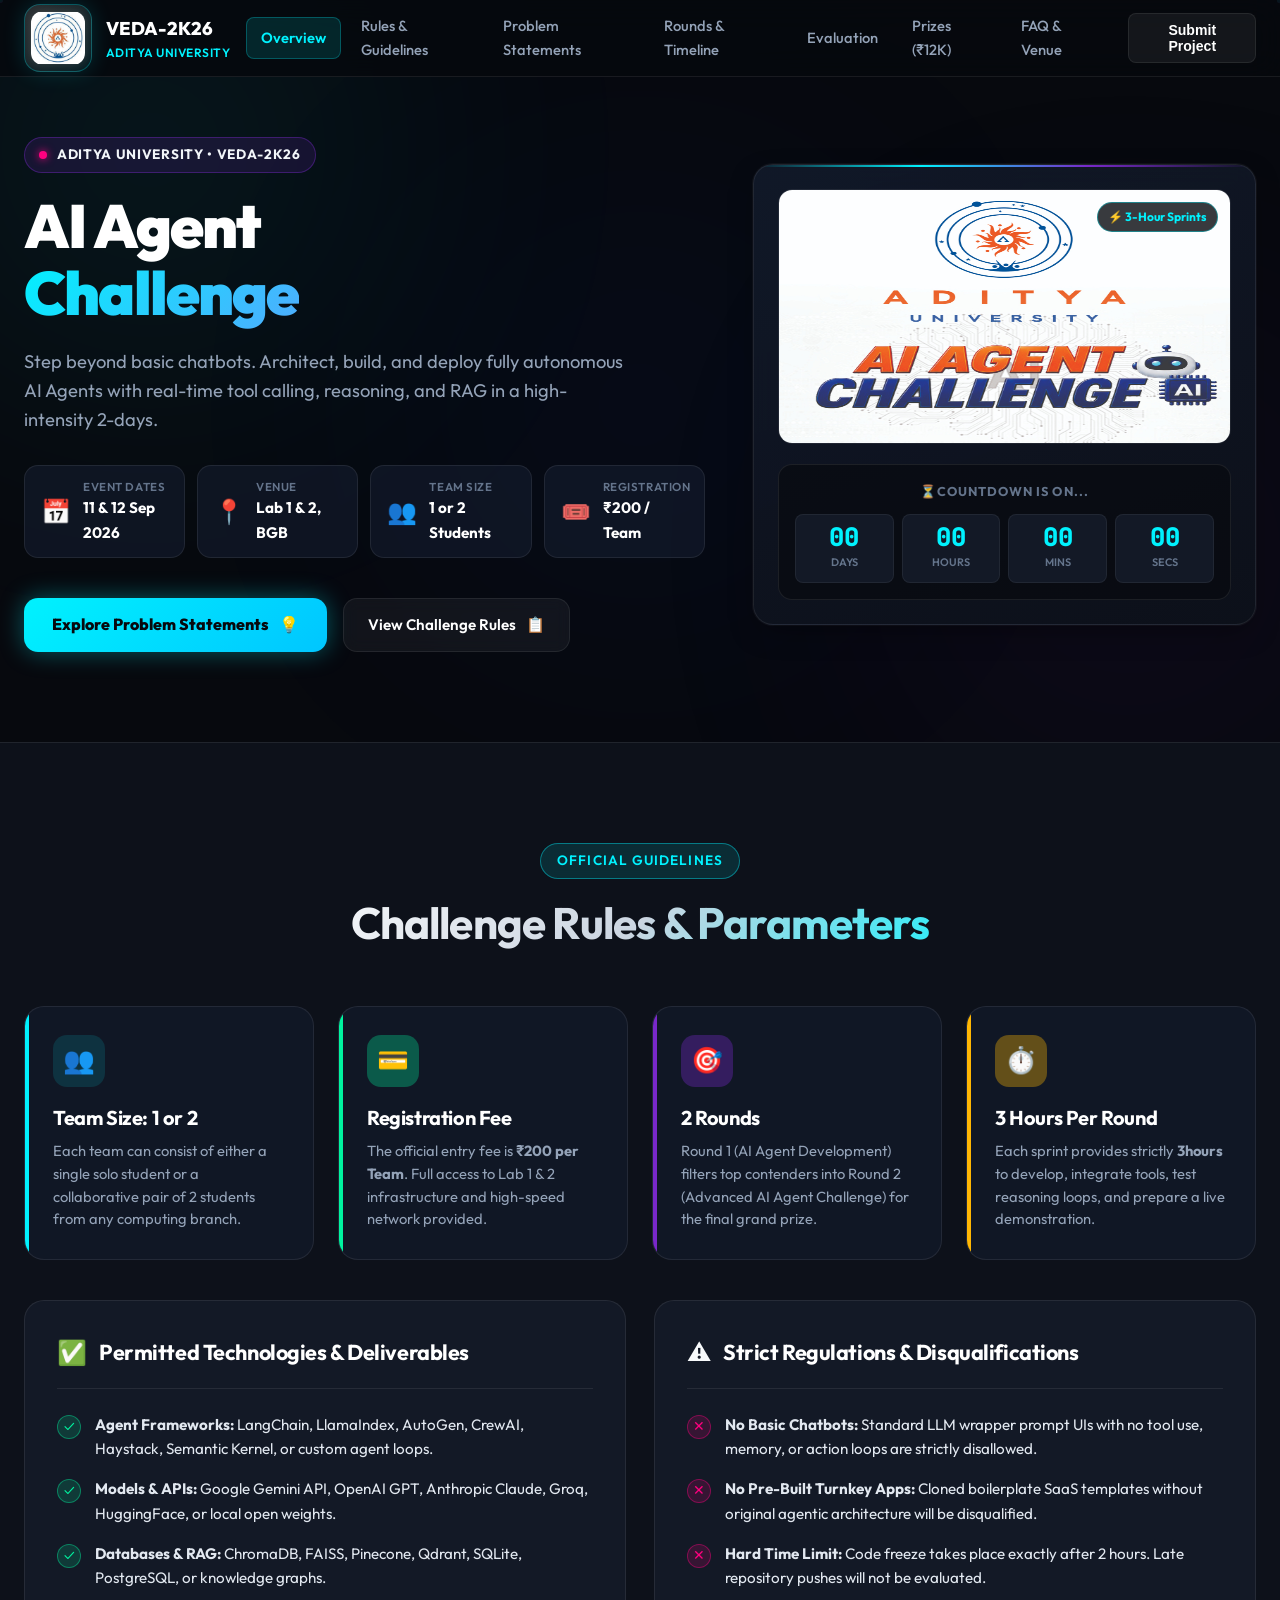
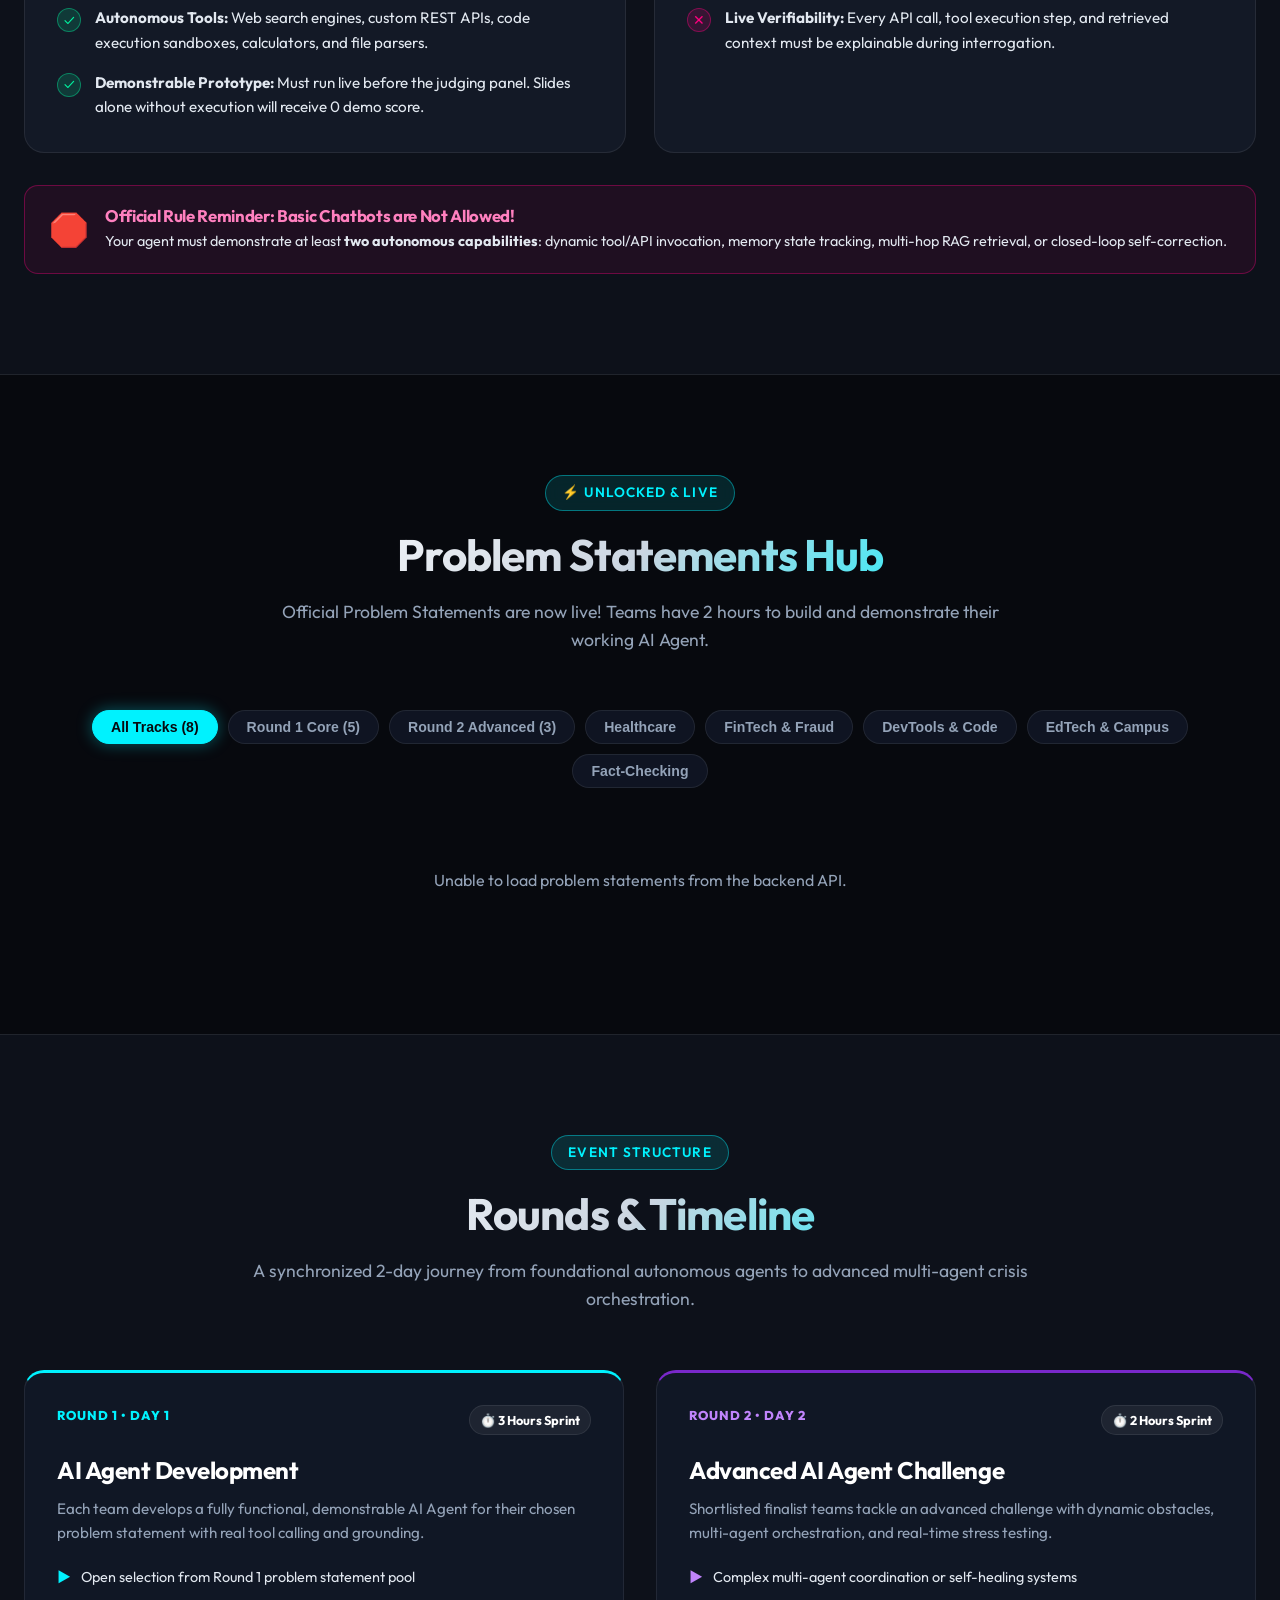
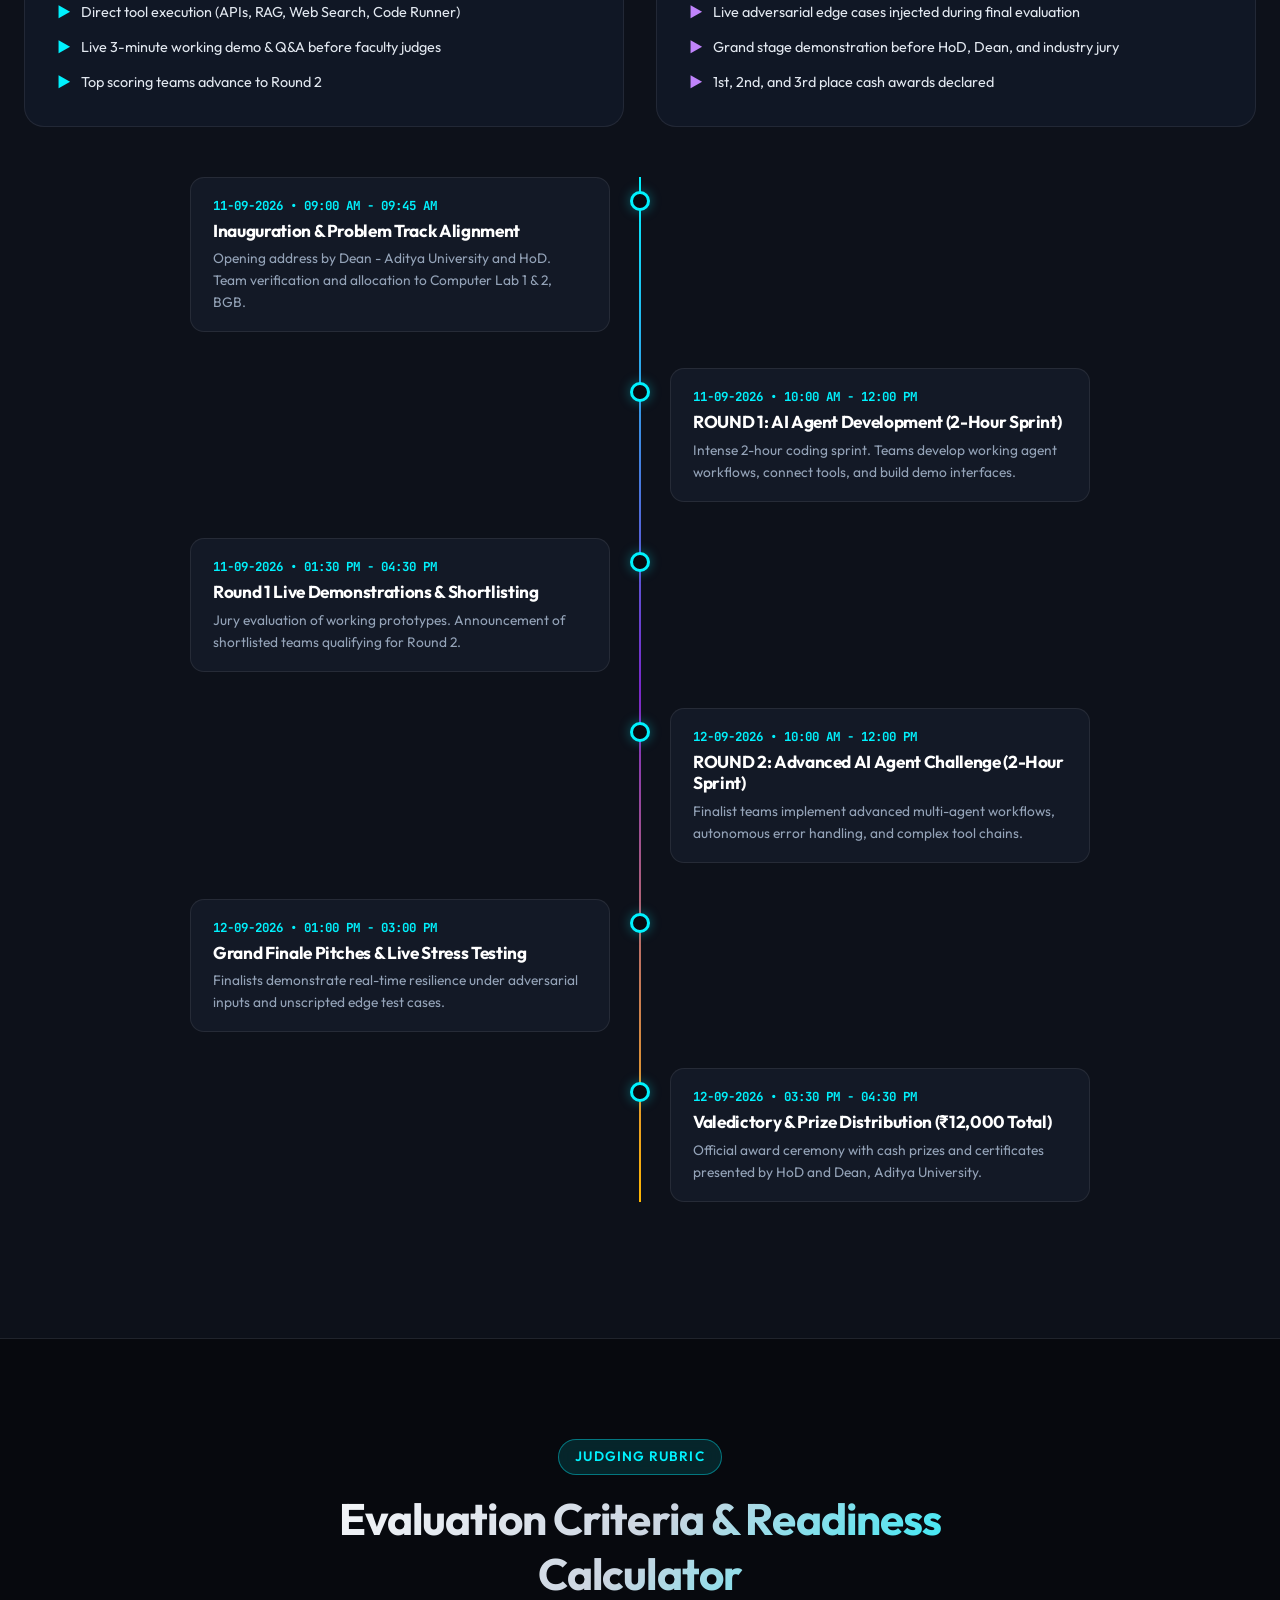
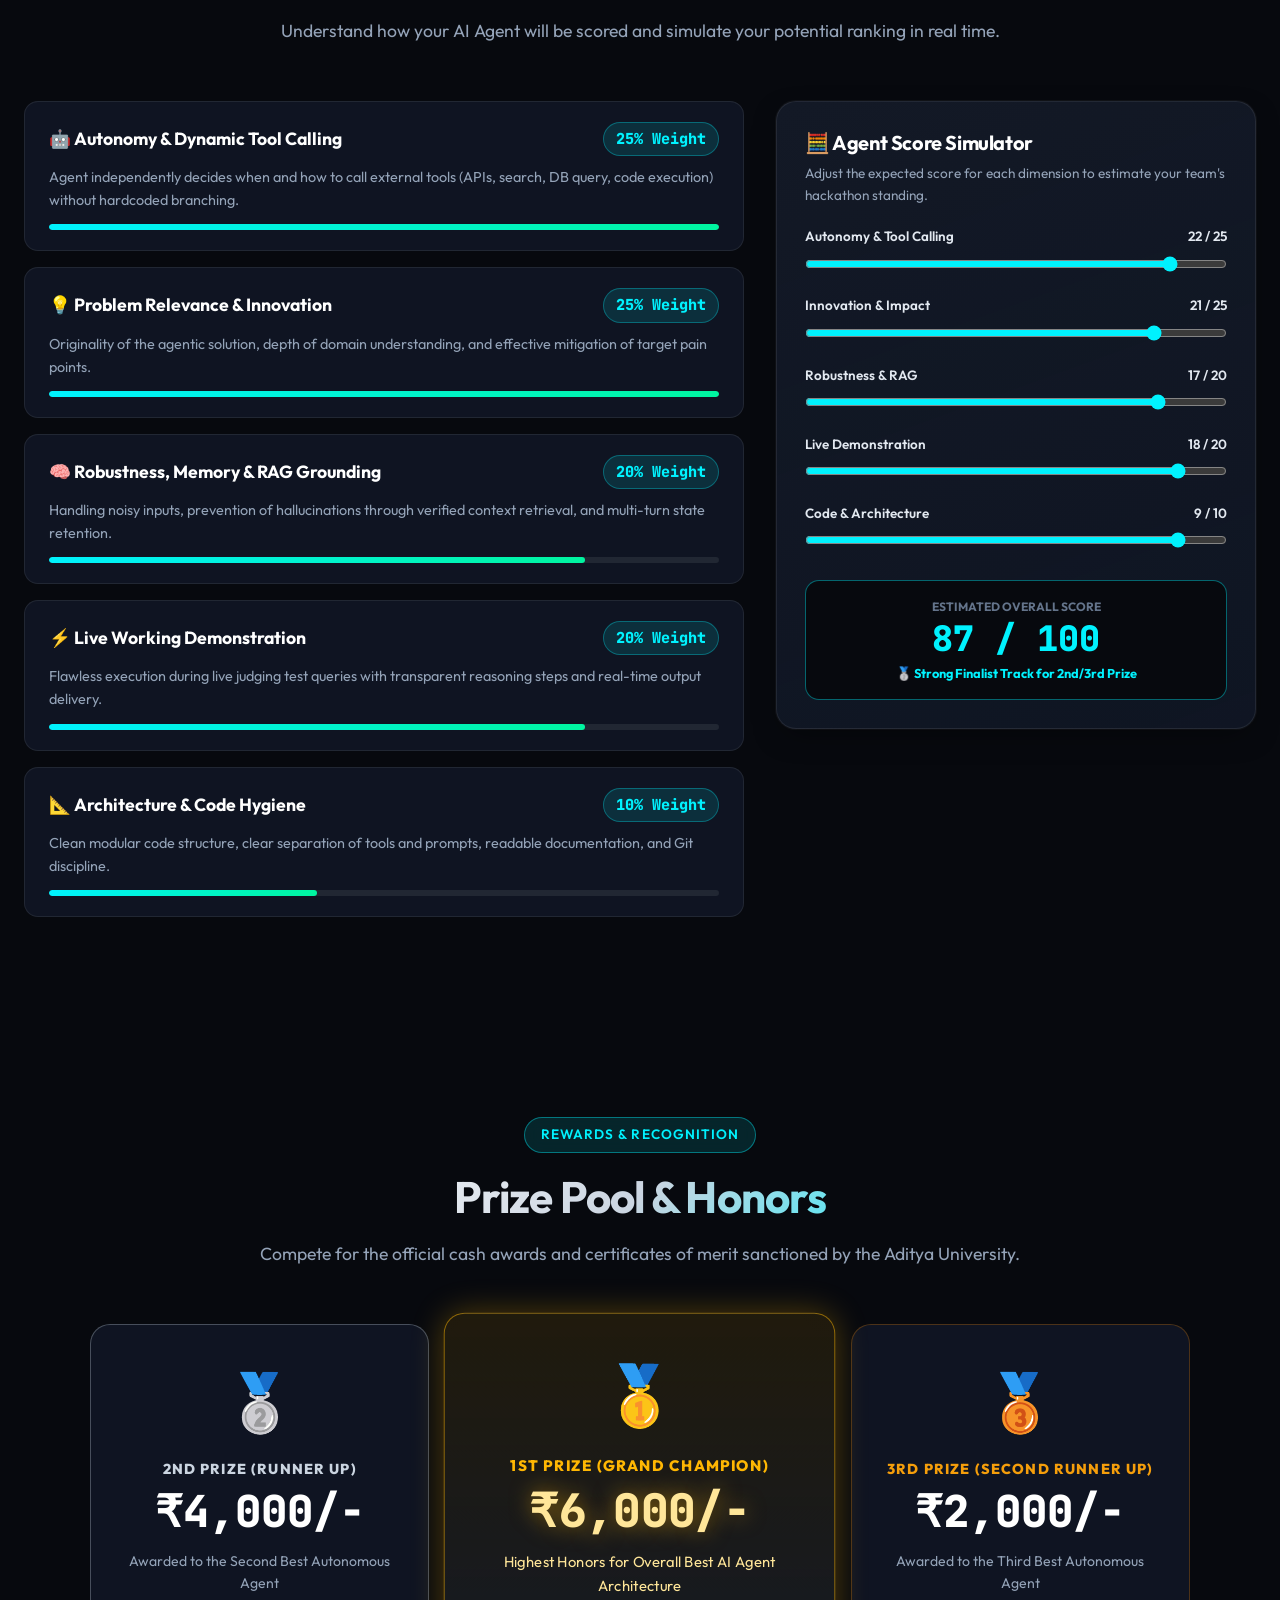
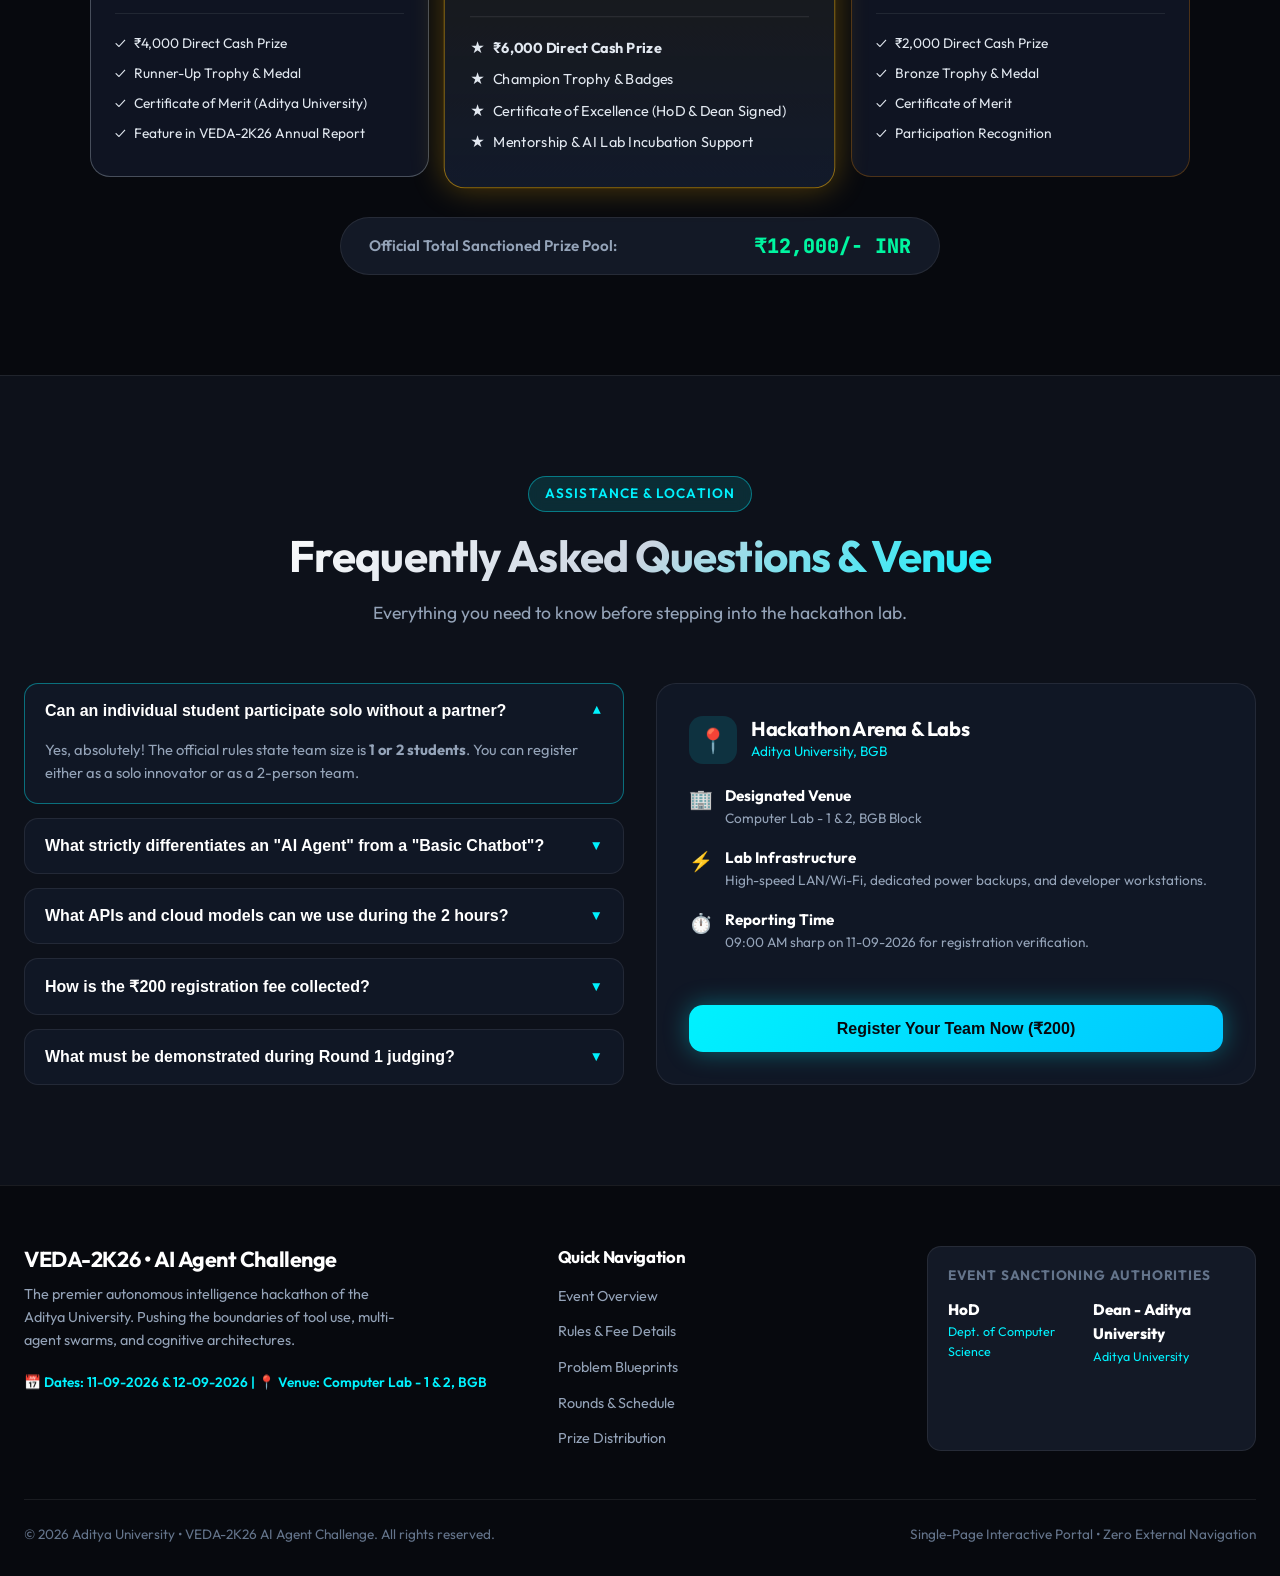
==== frontend/index.html @ 4cc2a85a "initial commit" ====
<!DOCTYPE html>
<html lang="en">
<head>
  <meta charset="UTF-8" />
  <meta name="viewport" content="width=device-width, initial-scale=1.0" />
  <title>VEDA-2K26 | AI Agent Challenge - Aditya University</title>
  <meta name="description" content="Official Single-Page Portal for VEDA-2K26 AI Agent Challenge organized by Aditya University. 2-Day Autonomous AI Hackathon on 11-09-2026 & 12-09-2026 at Computer Lab 1 & 2, BGB." />
  
  <!-- Modern Google Fonts -->
  <link rel="preconnect" href="https://fonts.googleapis.com" />
  <link rel="preconnect" href="https://fonts.gstatic.com" crossorigin />
  <link href="https://fonts.googleapis.com/css2?family=Inter:wght@400;500;600;700;800&family=JetBrains+Mono:wght@400;600;700&family=Outfit:wght@400;500;600;700;800;900&display=swap" rel="stylesheet" />

  <!-- Stylesheet -->
  <link rel="stylesheet" href="styles.css" />
</head>
<body>

  <!-- Ambient Glow Elements -->
  <div class="bg-ambient-glow glow-top-left"></div>
  <div class="bg-ambient-glow glow-bottom-right"></div>
  <div class="bg-ambient-glow glow-center"></div>

  <!-- Background Particle & Neural Grid Canvas -->
  <canvas id="particles-canvas"></canvas>

  <!-- ================= 1. Top Navigation Bar ================= -->
  <header class="navbar-wrapper">
    <nav class="navbar-container" aria-label="Main Navigation">
      <!-- Brand / Logo -->
      <a href="#overview" class="nav-brand">
        <div class="brand-icon">
          <img src="assets/adityaLogo.jpg" alt="Aditya University Logo" class="brand-logo-image" />
        </div>
        <div class="brand-meta">
          <div class="brand-title">VEDA-2K26</div>
          <div class="brand-subtitle">Aditya University</div>
        </div>
      </a>

      <!-- In-Page Navigation Menu -->
      <ul class="nav-menu" id="navMenu">
        <li class="nav-item"><a href="#overview" class="active">Overview</a></li>
        <li class="nav-item"><a href="#rules">Rules & Guidelines</a></li>
        <li class="nav-item"><a href="#problems">Problem Statements</a></li>
        <li class="nav-item"><a href="#rounds">Rounds & Timeline</a></li>
        <li class="nav-item"><a href="#evaluation">Evaluation</a></li>
        <li class="nav-item"><a href="#prizes">Prizes (₹12K)</a></li>
        <li class="nav-item"><a href="#faq">FAQ & Venue</a></li>
      </ul>

      <!-- Action Buttons -->
      <div class="nav-actions">
        <button class="nav-btn-secondary" onclick="openSubmitModal()">Submit Project</button>
        <!-- <button class="nav-btn-primary" onclick="openRegisterModal()">Register Team</button> -->
        <button class="mobile-menu-toggle" id="mobileMenuToggle" aria-label="Toggle navigation menu">☰</button>
      </div>
    </nav>
  </header>

  <!-- ================= 2. Hero Section ================= -->
  <section class="hero-section" id="overview">
    <div class="container">
      <div class="hero-grid">
        
        <!-- Hero Left Info -->
        <div class="hero-content">
          <div class="hero-institution-pill">
            <span class="institution-dot"></span>
            <span class="institution-name">Aditya University • VEDA-2K26</span>
          </div>

          <h1 class="hero-title">
            AI Agent <br />
            <span class="gradient-text-cyan">Challenge</span>
          </h1>

          <p class="hero-description">
            Step beyond basic chatbots. Architect, build, and deploy fully autonomous AI Agents with real-time tool calling, reasoning, and RAG in a high-intensity 2-days.
          </p>

          <!-- Event Key Info Badges -->
          <div class="event-info-bar">
            <div class="event-info-item">
              <div class="info-icon">📅</div>
              <div class="info-text-group">
                <span class="info-label">Event Dates</span>
                <span class="info-val">11 & 12 Sep 2026</span>
              </div>
            </div>

            <div class="event-info-item">
              <div class="info-icon">📍</div>
              <div class="info-text-group">
                <span class="info-label">Venue</span>
                <span class="info-val">Lab 1 & 2, BGB</span>
              </div>
            </div>

            <div class="event-info-item">
              <div class="info-icon">👥</div>
              <div class="info-text-group">
                <span class="info-label">Team Size</span>
                <span class="info-val">1 or 2 Students</span>
              </div>
            </div>

            <div class="event-info-item">
              <div class="info-icon">🎟️</div>
              <div class="info-text-group">
                <span class="info-label">Registration</span>
                <span class="info-val">₹200 / Team</span>
              </div>
            </div>
          </div>

          <!-- Hero CTA Actions -->
          <div class="hero-cta-group">
            <a href="#problems" class="btn-glow-primary">
              <span>Explore Problem Statements</span>
              <span>💡</span>
            </a>
            <a href="#rules" class="btn-glass-secondary">
              <span>View Challenge Rules</span>
              <span>📋</span>
            </a>
          </div>
        </div>

        <!-- Hero Right Visual Card & Countdown -->
        <div class="hero-visual-card">
          <div class="hero-banner-img-container">
            <img src="assets/aditya.jpeg" alt="AI Agent Challenge Banner" class="hero-banner-img" />
            <span class="banner-badge-overlay">⚡ 3-Hour Sprints</span>
          </div>

          <!-- Hackathon Countdown Box -->
          <div class="countdown-box">
            <div class="countdown-heading">
              <span>⏳Countdown is on...</span>
            </div>
            <div class="countdown-digits-row">
              <div class="digit-block">
                <span class="digit-num" id="countdownDays">00</span>
                <span class="digit-label">Days</span>
              </div>
              <div class="digit-block">
                <span class="digit-num" id="countdownHours">00</span>
                <span class="digit-label">Hours</span>
              </div>
              <div class="digit-block">
                <span class="digit-num" id="countdownMinutes">00</span>
                <span class="digit-label">Mins</span>
              </div>
              <div class="digit-block">
                <span class="digit-num" id="countdownSeconds">00</span>
                <span class="digit-label">Secs</span>
              </div>
            </div>
          </div>
        </div>

      </div>
    </div>
  </section>

  <!-- ================= 3. Rules & Guidelines Section ================= -->
  <section class="rules-section" id="rules">
    <div class="container">
      <div class="section-header">
        <div class="section-badge">Official Guidelines</div>
        <h2 class="section-title">Challenge Rules & Parameters</h2>
        <!-- <p class="section-subtitle">Read the official Aditya University parameters before designing your AI Agent.</p> -->
      </div>

      <!-- Core Highlights Cards -->
      <div class="rules-highlight-grid">
        <div class="rule-highlight-card team-size">
          <div class="rule-card-accent-border"></div>
          <div class="rule-icon-box">👥</div>
          <h3 class="rule-card-title">Team Size: 1 or 2</h3>
          <p class="rule-card-desc">Each team can consist of either a single solo student or a collaborative pair of 2 students from any computing branch.</p>
        </div>

        <div class="rule-highlight-card reg-fee">
          <div class="rule-card-accent-border"></div>
          <div class="rule-icon-box">💳</div>
          <h3 class="rule-card-title">Registration Fee</h3>
          <p class="rule-card-desc">The official entry fee is <strong>₹200 per Team</strong>. Full access to Lab 1 & 2 infrastructure and high-speed network provided.</p>
        </div>

        <div class="rule-highlight-card rounds-count">
          <div class="rule-card-accent-border"></div>
          <div class="rule-icon-box">🎯</div>
          <h3 class="rule-card-title">2 Rounds</h3>
          <p class="rule-card-desc">Round 1 (AI Agent Development) filters top contenders into Round 2 (Advanced AI Agent Challenge) for the final grand prize.</p>
        </div>

        <div class="rule-highlight-card duration">
          <div class="rule-card-accent-border"></div>
          <div class="rule-icon-box">⏱️</div>
          <h3 class="rule-card-title">3 Hours Per Round</h3>
          <p class="rule-card-desc">Each sprint provides strictly <strong>3hours</strong> to develop, integrate tools, test reasoning loops, and prepare a live demonstration.</p>
        </div>
      </div>

      <!-- Detailed Rules & Prohibitions Grid -->
      <div class="rules-detailed-box">
        
        <!-- Allowed Tech & Requirements -->
        <div class="rules-pane">
          <div class="rules-pane-header">
            <span style="font-size: 1.5rem;">✅</span>
            <h3 class="rules-pane-title">Permitted Technologies & Deliverables</h3>
          </div>
          <ul class="rules-list">
            <li>
              <span class="rules-bullet-icon bullet-allowed">✓</span>
              <span><strong>Agent Frameworks:</strong> LangChain, LlamaIndex, AutoGen, CrewAI, Haystack, Semantic Kernel, or custom agent loops.</span>
            </li>
            <li>
              <span class="rules-bullet-icon bullet-allowed">✓</span>
              <span><strong>Models & APIs:</strong> Google Gemini API, OpenAI GPT, Anthropic Claude, Groq, HuggingFace, or local open weights.</span>
            </li>
            <li>
              <span class="rules-bullet-icon bullet-allowed">✓</span>
              <span><strong>Databases & RAG:</strong> ChromaDB, FAISS, Pinecone, Qdrant, SQLite, PostgreSQL, or knowledge graphs.</span>
            </li>
            <li>
              <span class="rules-bullet-icon bullet-allowed">✓</span>
              <span><strong>Autonomous Tools:</strong> Web search engines, custom REST APIs, code execution sandboxes, calculators, and file parsers.</span>
            </li>
            <li>
              <span class="rules-bullet-icon bullet-allowed">✓</span>
              <span><strong>Demonstrable Prototype:</strong> Must run live before the judging panel. Slides alone without execution will receive 0 demo score.</span>
            </li>
          </ul>
        </div>

        <!-- Strict Prohibitions -->
        <div class="rules-pane">
          <div class="rules-pane-header">
            <span style="font-size: 1.5rem;">⚠️</span>
            <h3 class="rules-pane-title">Strict Regulations & Disqualifications</h3>
          </div>
          <ul class="rules-list">
            <li>
              <span class="rules-bullet-icon bullet-warning">✕</span>
              <span><strong>No Basic Chatbots:</strong> Standard LLM wrapper prompt UIs with no tool use, memory, or action loops are strictly disallowed.</span>
            </li>
            <li>
              <span class="rules-bullet-icon bullet-warning">✕</span>
              <span><strong>No Pre-Built Turnkey Apps:</strong> Cloned boilerplate SaaS templates without original agentic architecture will be disqualified.</span>
            </li>
            <li>
              <span class="rules-bullet-icon bullet-warning">✕</span>
              <span><strong>Hard Time Limit:</strong> Code freeze takes place exactly after 2 hours. Late repository pushes will not be evaluated.</span>
            </li>
            <li>
              <span class="rules-bullet-icon bullet-warning">✕</span>
              <span><strong>Live Verifiability:</strong> Every API call, tool execution step, and retrieved context must be explainable during interrogation.</span>
            </li>
          </ul>
        </div>

      </div>

      <!-- Prominent Prohibition Warning Banner -->
      <div class="strict-prohibition-banner">
        <div class="prohibition-icon">🛑</div>
        <div class="prohibition-text">
          <h4>Official Rule Reminder: Basic Chatbots are Not Allowed!</h4>
          <p>Your agent must demonstrate at least <strong>two autonomous capabilities</strong>: dynamic tool/API invocation, memory state tracking, multi-hop RAG retrieval, or closed-loop self-correction.</p>
        </div>
      </div>

    </div>
  </section>

  <!-- ================= 4. Problem Statements Hub ================= -->
  <section class="problem-statements-section" id="problems">
    <div class="container">
      <div class="section-header">
        <div class="section-badge" id="psHeaderBadge">🔒 Sealed Confidential</div>
        <h2 class="section-title">Problem Statements Hub</h2>
        <p class="section-subtitle" id="psHeaderSubtitle">Official Problem Statements are encrypted and will be revealed simultaneously across all lab workstations at  start time.</p>
      </div>

      <!-- 1. Locked State Vault (Shown by default while countdown timer is active) -->
      <div class="ps-locked-vault" id="psLockedVault">
        <div class="ps-lock-icon-wrapper">🔒</div>
        <div class="ps-locked-badge">Confidential & Sealed</div>
        <h3 class="ps-locked-title">Problem Statements Locked</h3>
        <p class="ps-locked-desc">
          To ensure fairness and competitive integrity, official problem statements for <strong>Round 1 (AI Agent Development)</strong> and <strong>Round 2 (Advanced AI Agent Challenge)</strong> are locked and will be unlocked automatically when the countdown timer hits zero.
        </p>

        <!-- Live Synchronized Reveal Timer -->
        <div class="ps-vault-countdown">
          <div class="ps-vault-countdown-label">⏳ Problem Statements Release Countdown</div>
          <div class="ps-vault-digits-grid">
            <div class="ps-vault-digit-item">
              <div class="ps-vault-num" id="vaultCountdownDays">00</div>
              <div class="ps-vault-tag">Days</div>
            </div>
            <div class="ps-vault-digit-item">
              <div class="ps-vault-num" id="vaultCountdownHours">00</div>
              <div class="ps-vault-tag">Hours</div>
            </div>
            <div class="ps-vault-digit-item">
              <div class="ps-vault-num" id="vaultCountdownMinutes">00</div>
              <div class="ps-vault-tag">Mins</div>
            </div>
            <div class="ps-vault-digit-item">
              <div class="ps-vault-num" id="vaultCountdownSeconds">00</div>
              <div class="ps-vault-tag">Secs</div>
            </div>
          </div>
        </div>

        <div class="ps-lock-rules-note">
          <span style="font-size: 1.4rem;">⚠️</span>
          <div>
            <strong>Sprint Rule:</strong> Teams will have exactly <strong>3 hours</strong> from the moment the timer unlocks to build, test tools, and demonstrate their working AI Agent. Basic chatbots are strictly forbidden.
          </div>
        </div>

        <!-- Organizer Test Toggle -->
        <div class="ps-admin-control-bar">
          <button class="btn-admin-toggle" id="btnToggleLock" onclick="toggleProblemStatementsLock()">
            <span>🔑 Organizer Mode: Simulate Timer Expiry (Unlock / Lock)</span>
          </button>
        </div>
      </div>

      <!-- 2. Unlocked Container (Hidden while locked) -->
      <div id="psUnlockedContainer" style="display: none;">
        <!-- Category Filter Tabs -->
        <div class="ps-controls">
          <div class="ps-filter-tabs">
            <button class="filter-btn active" data-filter="all">All Tracks (8)</button>
            <button class="filter-btn" data-filter="round-1">Round 1 Core (5)</button>
            <button class="filter-btn round-2-btn" data-filter="round-2">Round 2 Advanced (3)</button>
            <button class="filter-btn" data-filter="healthcare">Healthcare</button>
            <button class="filter-btn" data-filter="fintech">FinTech & Fraud</button>
            <button class="filter-btn" data-filter="devtools">DevTools & Code</button>
            <button class="filter-btn" data-filter="edtech">EdTech & Campus</button>
            <button class="filter-btn" data-filter="research">Fact-Checking</button>
          </div>
        </div>

        <!-- Problem Statements Grid Container (Populated via app.js) -->
        <div class="problems-grid" id="problemsGridContainer">
          <!-- Rendered by app.js -->
        </div>
      </div>

    </div>
  </section>

  <!-- ================= 5. Rounds & Timeline Section ================= -->
  <section class="rounds-section" id="rounds">
    <div class="container">
      <div class="section-header">
        <div class="section-badge">Event Structure</div>
        <h2 class="section-title">Rounds & Timeline</h2>
        <p class="section-subtitle">A synchronized 2-day journey from foundational autonomous agents to advanced multi-agent crisis orchestration.</p>
      </div>

      <!-- Rounds Detailed Comparison Cards -->
      <div class="rounds-comparison-grid">
        
        <!-- Round 1 Box -->
        <div class="round-detail-card round-1-box">
          <div class="round-header-row">
            <span class="round-number-tag">Round 1 • Day 1</span>
            <span class="round-time-badge">⏱️ 3 Hours Sprint</span>
          </div>
          <h3 class="round-card-title">AI Agent Development</h3>
          <p class="round-card-desc">
            Each team develops a fully functional, demonstrable AI Agent for their chosen problem statement with real tool calling and grounding.
          </p>
          <ul class="round-highlights-list">
            <li><span class="bullet">▶</span> Open selection from Round 1 problem statement pool</li>
            <li><span class="bullet">▶</span> Direct tool execution (APIs, RAG, Web Search, Code Runner)</li>
            <li><span class="bullet">▶</span> Live 3-minute working demo & Q&A before faculty judges</li>
            <li><span class="bullet">▶</span> Top scoring teams advance to Round 2</li>
          </ul>
        </div>

        <!-- Round 2 Box -->
        <div class="round-detail-card round-2-box">
          <div class="round-header-row">
            <span class="round-number-tag">Round 2 • Day 2</span>
            <span class="round-time-badge">⏱️ 2 Hours Sprint</span>
          </div>
          <h3 class="round-card-title">Advanced AI Agent Challenge</h3>
          <p class="round-card-desc">
            Shortlisted finalist teams tackle an advanced challenge with dynamic obstacles, multi-agent orchestration, and real-time stress testing.
          </p>
          <ul class="round-highlights-list">
            <li><span class="bullet">▶</span> Complex multi-agent coordination or self-healing systems</li>
            <li><span class="bullet">▶</span> Live adversarial edge cases injected during final evaluation</li>
            <li><span class="bullet">▶</span> Grand stage demonstration before HoD, Dean, and industry jury</li>
            <li><span class="bullet">▶</span> 1st, 2nd, and 3rd place cash awards declared</li>
          </ul>
        </div>

      </div>

      <!-- Step-by-Step Schedule Roadmap -->
      <div class="timeline-roadmap">
        
        <!-- Day 1 Schedule -->
        <div class="timeline-step-item">
          <div class="timeline-marker"></div>
          <div class="timeline-content-card">
            <div class="timeline-time">11-09-2026 • 09:00 AM - 09:45 AM</div>
            <h4 class="timeline-title">Inauguration & Problem Track Alignment</h4>
            <p class="timeline-desc">Opening address by Dean - Aditya University and HoD. Team verification and allocation to Computer Lab 1 & 2, BGB.</p>
          </div>
        </div>

        <div class="timeline-step-item">
          <div class="timeline-marker"></div>
          <div class="timeline-content-card">
            <div class="timeline-time">11-09-2026 • 10:00 AM - 12:00 PM</div>
            <h4 class="timeline-title">ROUND 1: AI Agent Development (2-Hour Sprint)</h4>
            <p class="timeline-desc">Intense 2-hour coding sprint. Teams develop working agent workflows, connect tools, and build demo interfaces.</p>
          </div>
        </div>

        <div class="timeline-step-item">
          <div class="timeline-marker"></div>
          <div class="timeline-content-card">
            <div class="timeline-time">11-09-2026 • 01:30 PM - 04:30 PM</div>
            <h4 class="timeline-title">Round 1 Live Demonstrations & Shortlisting</h4>
            <p class="timeline-desc">Jury evaluation of working prototypes. Announcement of shortlisted teams qualifying for Round 2.</p>
          </div>
        </div>

        <!-- Day 2 Schedule -->
        <div class="timeline-step-item">
          <div class="timeline-marker"></div>
          <div class="timeline-content-card">
            <div class="timeline-time">12-09-2026 • 10:00 AM - 12:00 PM</div>
            <h4 class="timeline-title">ROUND 2: Advanced AI Agent Challenge (2-Hour Sprint)</h4>
            <p class="timeline-desc">Finalist teams implement advanced multi-agent workflows, autonomous error handling, and complex tool chains.</p>
          </div>
        </div>

        <div class="timeline-step-item">
          <div class="timeline-marker"></div>
          <div class="timeline-content-card">
            <div class="timeline-time">12-09-2026 • 01:00 PM - 03:00 PM</div>
            <h4 class="timeline-title">Grand Finale Pitches & Live Stress Testing</h4>
            <p class="timeline-desc">Finalists demonstrate real-time resilience under adversarial inputs and unscripted edge test cases.</p>
          </div>
        </div>

        <div class="timeline-step-item">
          <div class="timeline-marker"></div>
          <div class="timeline-content-card">
            <div class="timeline-time">12-09-2026 • 03:30 PM - 04:30 PM</div>
            <h4 class="timeline-title">Valedictory & Prize Distribution (₹12,000 Total)</h4>
            <p class="timeline-desc">Official award ceremony with cash prizes and certificates presented by HoD and Dean, Aditya University.</p>
          </div>
        </div>

      </div>

    </div>
  </section>

  <!-- ================= 6. Evaluation Rubric Section ================= -->
  <section class="evaluation-section" id="evaluation">
    <div class="container">
      <div class="section-header">
        <div class="section-badge">Judging Rubric</div>
        <h2 class="section-title">Evaluation Criteria & Readiness Calculator</h2>
        <p class="section-subtitle">Understand how your AI Agent will be scored and simulate your potential ranking in real time.</p>
      </div>

      <div class="rubric-grid">
        
        <!-- Criteria List -->
        <div class="rubric-criteria-list">
          
          <div class="criteria-card">
            <div class="criteria-header">
              <span class="criteria-name">🤖 Autonomy & Dynamic Tool Calling</span>
              <span class="criteria-weight">25% Weight</span>
            </div>
            <p class="criteria-desc">Agent independently decides when and how to call external tools (APIs, search, DB query, code execution) without hardcoded branching.</p>
            <div class="criteria-progress-bar">
              <div class="progress-fill" style="width: 100%;"></div>
            </div>
          </div>

          <div class="criteria-card">
            <div class="criteria-header">
              <span class="criteria-name">💡 Problem Relevance & Innovation</span>
              <span class="criteria-weight">25% Weight</span>
            </div>
            <p class="criteria-desc">Originality of the agentic solution, depth of domain understanding, and effective mitigation of target pain points.</p>
            <div class="criteria-progress-bar">
              <div class="progress-fill" style="width: 100%;"></div>
            </div>
          </div>

          <div class="criteria-card">
            <div class="criteria-header">
              <span class="criteria-name">🧠 Robustness, Memory & RAG Grounding</span>
              <span class="criteria-weight">20% Weight</span>
            </div>
            <p class="criteria-desc">Handling noisy inputs, prevention of hallucinations through verified context retrieval, and multi-turn state retention.</p>
            <div class="criteria-progress-bar">
              <div class="progress-fill" style="width: 80%;"></div>
            </div>
          </div>

          <div class="criteria-card">
            <div class="criteria-header">
              <span class="criteria-name">⚡ Live Working Demonstration</span>
              <span class="criteria-weight">20% Weight</span>
            </div>
            <p class="criteria-desc">Flawless execution during live judging test queries with transparent reasoning steps and real-time output delivery.</p>
            <div class="criteria-progress-bar">
              <div class="progress-fill" style="width: 80%;"></div>
            </div>
          </div>

          <div class="criteria-card">
            <div class="criteria-header">
              <span class="criteria-name">📐 Architecture & Code Hygiene</span>
              <span class="criteria-weight">10% Weight</span>
            </div>
            <p class="criteria-desc">Clean modular code structure, clear separation of tools and prompts, readable documentation, and Git discipline.</p>
            <div class="criteria-progress-bar">
              <div class="progress-fill" style="width: 40%;"></div>
            </div>
          </div>

        </div>

        <!-- Interactive Score Simulator -->
        <div class="calculator-card">
          <h3 class="calculator-title">🧮 Agent Score Simulator</h3>
          <p class="calculator-subtitle">Adjust the expected score for each dimension to estimate your team's hackathon standing.</p>

          <div class="calc-slider-group">
            <div class="calc-slider-item">
              <label><span>Autonomy & Tool Calling</span> <span id="valAutonomy">22 / 25</span></label>
              <input type="range" id="sliderAutonomy" min="0" max="25" value="22" step="1" />
            </div>

            <div class="calc-slider-item">
              <label><span>Innovation & Impact</span> <span id="valInnovation">21 / 25</span></label>
              <input type="range" id="sliderInnovation" min="0" max="25" value="21" step="1" />
            </div>

            <div class="calc-slider-item">
              <label><span>Robustness & RAG</span> <span id="valRobustness">17 / 20</span></label>
              <input type="range" id="sliderRobustness" min="0" max="20" value="17" step="1" />
            </div>

            <div class="calc-slider-item">
              <label><span>Live Demonstration</span> <span id="valDemo">18 / 20</span></label>
              <input type="range" id="sliderDemo" min="0" max="20" value="18" step="1" />
            </div>

            <div class="calc-slider-item">
              <label><span>Code & Architecture</span> <span id="valCode">9 / 10</span></label>
              <input type="range" id="sliderCode" min="0" max="10" value="9" step="1" />
            </div>
          </div>

          <div class="calc-total-box">
            <div class="calc-total-label">Estimated Overall Score</div>
            <div class="calc-total-score" id="calcTotalScore">87 / 100</div>
            <div class="calc-verdict-badge" id="calcVerdict">🏆 Top Contender for 1st Prize</div>
          </div>
        </div>

      </div>
    </div>
  </section>

  <!-- ================= 7. Prize Pool & Rewards Section ================= -->
  <section class="prizes-section" id="prizes">
    <div class="container">
      <div class="section-header">
        <div class="section-badge">Rewards & Recognition</div>
        <h2 class="section-title">Prize Pool & Honors</h2>
        <p class="section-subtitle">Compete for the official cash awards and certificates of merit sanctioned by the Aditya University.</p>
      </div>

      <!-- 3 Tier Prize Cards -->
      <div class="prize-cards-container">
        
        <!-- 2nd Prize -->
        <div class="prize-card silver-card">
          <div class="trophy-icon">🥈</div>
          <div class="prize-rank">2nd Prize (Runner Up)</div>
          <div class="prize-amount">₹4,000/-</div>
          <p style="font-size: 0.88rem; color: var(--text-muted);">Awarded to the Second Best Autonomous Agent</p>
          <ul class="prize-perks-list">
            <li><span>✓</span> ₹4,000 Direct Cash Prize</li>
            <li><span>✓</span> Runner-Up Trophy & Medal</li>
            <li><span>✓</span> Certificate of Merit (Aditya University)</li>
            <li><span>✓</span> Feature in VEDA-2K26 Annual Report</li>
          </ul>
        </div>

        <!-- 1st Prize (Center Gold Champion) -->
        <div class="prize-card gold-card">
          <div class="trophy-icon">🥇</div>
          <div class="prize-rank">1st Prize (Grand Champion)</div>
          <div class="prize-amount">₹6,000/-</div>
          <p style="font-size: 0.88rem; color: #ffe699;">Highest Honors for Overall Best AI Agent Architecture</p>
          <ul class="prize-perks-list">
            <li><span>★</span> <strong>₹6,000 Direct Cash Prize</strong></li>
            <li><span>★</span> Champion Trophy & Badges</li>
            <li><span>★</span> Certificate of Excellence (HoD & Dean Signed)</li>
            <li><span>★</span> Mentorship & AI Lab Incubation Support</li>
          </ul>
        </div>

        <!-- 3rd Prize -->
        <div class="prize-card bronze-card">
          <div class="trophy-icon">🥉</div>
          <div class="prize-rank">3rd Prize (Second Runner Up)</div>
          <div class="prize-amount">₹2,000/-</div>
          <p style="font-size: 0.88rem; color: var(--text-muted);">Awarded to the Third Best Autonomous Agent</p>
          <ul class="prize-perks-list">
            <li><span>✓</span> ₹2,000 Direct Cash Prize</li>
            <li><span>✓</span> Bronze Trophy & Medal</li>
            <li><span>✓</span> Certificate of Merit</li>
            <li><span>✓</span> Participation Recognition</li>
          </ul>
        </div>

      </div>

      <!-- Total Pool Bar -->
      <div class="prize-total-pool-banner">
        <span class="total-pool-text">Official Total Sanctioned Prize Pool:</span>
        <span class="total-pool-val">₹12,000/- INR</span>
      </div>

    </div>
  </section>

  <!-- ================= 8. FAQ & Venue Section ================= -->
  <section class="faq-section" id="faq">
    <div class="container">
      <div class="section-header">
        <div class="section-badge">Assistance & Location</div>
        <h2 class="section-title">Frequently Asked Questions & Venue</h2>
        <p class="section-subtitle">Everything you need to know before stepping into the hackathon lab.</p>
      </div>

      <div class="faq-grid">
        
        <!-- Accordion FAQ Items -->
        <div class="faq-accordion-list">
          
          <div class="faq-item open">
            <button class="faq-question-btn">
              <span>Can an individual student participate solo without a partner?</span>
              <span class="faq-arrow">▼</span>
            </button>
            <div class="faq-answer">
              Yes, absolutely! The official rules state team size is <strong>1 or 2 students</strong>. You can register either as a solo innovator or as a 2-person team.
            </div>
          </div>

          <div class="faq-item">
            <button class="faq-question-btn">
              <span>What strictly differentiates an "AI Agent" from a "Basic Chatbot"?</span>
              <span class="faq-arrow">▼</span>
            </button>
            <div class="faq-answer">
              A basic chatbot merely produces text directly from an LLM prompt. An <strong>AI Agent</strong> actively executes tool calls (calling APIs, querying databases, running code, searching the web), maintains structured state memory, plans multi-step tasks, and performs closed-loop reasoning.
            </div>
          </div>

          <div class="faq-item">
            <button class="faq-question-btn">
              <span>What APIs and cloud models can we use during the 2 hours?</span>
              <span class="faq-arrow">▼</span>
            </button>
            <div class="faq-answer">
              You are free to use Google Gemini API, OpenAI GPT, Claude, Groq, local models via Ollama, or open-source Hugging Face endpoints. High-speed internet will be provided.
            </div>
          </div>

          <div class="faq-item">
            <button class="faq-question-btn">
              <span>How is the ₹200 registration fee collected?</span>
              <span class="faq-arrow">▼</span>
            </button>
            <div class="faq-answer">
              The ₹200 registration fee per team can be confirmed upon submitting the registration form on this portal and verified at the registration desk in Computer Lab 1 & 2, BGB before Round 1 begins.
            </div>
          </div>

          <div class="faq-item">
            <button class="faq-question-btn">
              <span>What must be demonstrated during Round 1 judging?</span>
              <span class="faq-arrow">▼</span>
            </button>
            <div class="faq-answer">
              You must run your agent live on test inputs provided by the judges, display the tool execution logs/traces, and show the resulting action/report. Static screenshots without running code will not be accepted.
            </div>
          </div>

        </div>

        <!-- Venue & Facility Info Card -->
        <div class="venue-card">
          <div>
            <div class="venue-header">
              <div class="venue-icon">📍</div>
              <div>
                <h3 style="font-size: 1.25rem;">Hackathon Arena & Labs</h3>
                <p style="font-size: 0.85rem; color: var(--cyan-primary);">Aditya University, BGB</p>
              </div>
            </div>

            <ul class="venue-info-list">
              <li class="venue-info-item">
                <span style="color: var(--cyan-primary); font-size: 1.2rem;">🏢</span>
                <div>
                  <div class="venue-info-title">Designated Venue</div>
                  <div class="venue-info-sub">Computer Lab - 1 & 2, BGB Block</div>
                </div>
              </li>

              <li class="venue-info-item">
                <span style="color: var(--cyan-primary); font-size: 1.2rem;">⚡</span>
                <div>
                  <div class="venue-info-title">Lab Infrastructure</div>
                  <div class="venue-info-sub">High-speed LAN/Wi-Fi, dedicated power backups, and developer workstations.</div>
                </div>
              </li>

              <li class="venue-info-item">
                <span style="color: var(--cyan-primary); font-size: 1.2rem;">⏱️</span>
                <div>
                  <div class="venue-info-title">Reporting Time</div>
                  <div class="venue-info-sub">09:00 AM sharp on 11-09-2026 for registration verification.</div>
                </div>
              </li>
            </ul>
          </div>

          <button class="btn-glow-primary" style="width: 100%; justify-content: center;" onclick="openRegisterModal()">
            Register Your Team Now (₹200)
          </button>
        </div>

      </div>
    </div>
  </section>

  <!-- ================= 9. Footer & Authority Signatures ================= -->
  <footer class="app-footer">
    <div class="container">
      
      <div class="footer-top-grid">
        <div class="footer-brand">
          <h3>VEDA-2K26 • AI Agent Challenge</h3>
          <p>The premier autonomous intelligence hackathon of the Aditya University. Pushing the boundaries of tool use, multi-agent swarms, and cognitive architectures.</p>
          <div style="font-size: 0.85rem; color: var(--cyan-primary); font-weight: 600;">
            📅 Dates: 11-09-2026 & 12-09-2026 | 📍 Venue: Computer Lab - 1 & 2, BGB
          </div>
        </div>

        <div class="footer-links-col">
          <h4>Quick Navigation</h4>
          <ul class="footer-links-list">
            <li><a href="#overview">Event Overview</a></li>
            <li><a href="#rules">Rules & Fee Details</a></li>
            <li><a href="#problems">Problem Blueprints</a></li>
            <li><a href="#rounds">Rounds & Schedule</a></li>
            <li><a href="#prizes">Prize Distribution</a></li>
          </ul>
        </div>

        <!-- Official Signatures Box from DOCX Rules -->
        <div class="official-authority-box">
          <h4>Event Sanctioning Authorities</h4>
          <div class="signatures-row">
            <div class="signature-item">
              <span class="signature-title">HoD</span>
              <span class="signature-dept">Dept. of Computer Science</span>
            </div>
            <div class="signature-item">
              <span class="signature-title">Dean - Aditya University</span>
              <span class="signature-dept">Aditya University</span>
            </div>
          </div>
        </div>
      </div>

      <div class="footer-bottom">
        <div>© 2026 Aditya University • VEDA-2K26 AI Agent Challenge. All rights reserved.</div>
        <div>Single-Page Interactive Portal • Zero External Navigation</div>
      </div>

    </div>
  </footer>

  <!-- ================= 10. In-Page Modals (Zero External Nav) ================= -->
  
  <!-- Problem Blueprint Modal -->
  <div class="modal-overlay" id="problemDetailModal" role="dialog" aria-modal="true">
    <div class="modal-card">
      <button class="modal-close-btn" onclick="closeAllModals()" aria-label="Close dialog">✕</button>
      <div id="problemModalDynamicContent">
        <!-- Injected dynamically via app.js -->
      </div>
    </div>
  </div>

  <!-- In-Page Registration Modal -->
  <div class="modal-overlay" id="registerModal" role="dialog" aria-modal="true">
    <div class="modal-card">
      <button class="modal-close-btn" onclick="closeAllModals()" aria-label="Close dialog">✕</button>
      <div class="modal-header">
        <div class="section-badge" style="margin-bottom: 8px;">Single-Page Registration</div>
        <h2 class="modal-title">Register Team for AI Agent Challenge</h2>
        <p class="modal-subtitle">Registration Fee: ₹200 per Team | Team Size: 1 or 2 Students</p>
      </div>

      <form id="teamRegistrationForm">
        <div class="form-group">
          <label class="form-label" for="regTeamName">Team Name *</label>
          <input type="text" id="regTeamName" class="form-input" placeholder="e.g. NeuralKnights / AgentX" required />
        </div>

        <div class="form-row">
          <div class="form-group">
            <label class="form-label" for="regTeamSize">Team Size *</label>
            <select id="regTeamSize" class="form-select">
              <option value="2">2 Students (Recommended)</option>
              <option value="1">1 Student (Solo Innovator)</option>
            </select>
          </div>
          <div class="form-group">
            <label class="form-label" for="regProblemTrack">Preferred Track *</label>
            <select id="regProblemTrack" class="form-select">
              <option value="PS-01">PS-01: Healthcare Triaging Agent</option>
              <option value="PS-02">PS-02: FinTech Fraud Forensics Agent</option>
              <option value="PS-03">PS-03: Self-Reflective Code Auditor</option>
              <option value="PS-04">PS-04: Campus Academic Navigator</option>
              <option value="PS-05">PS-05: Fact-Checking Investigative Agent</option>
            </select>
          </div>
        </div>

        <h4 style="font-size: 0.95rem; color: var(--cyan-primary); margin: 16px 0 10px 0;">Team Leader Details</h4>
        <div class="form-row">
          <div class="form-group">
            <label class="form-label" for="regLeadName">Leader Full Name *</label>
            <input type="text" id="regLeadName" class="form-input" placeholder="Student Name" required />
          </div>
          <div class="form-group">
            <label class="form-label" for="regLeadRoll">Roll No / Student ID *</label>
            <input type="text" id="regLeadRoll" class="form-input" placeholder="e.g. 23CS012" required />
          </div>
        </div>

        <div class="form-row">
          <div class="form-group">
            <label class="form-label" for="regLeadEmail">Leader Email *</label>
            <input type="email" id="regLeadEmail" class="form-input" placeholder="email@university.edu" required />
          </div>
          <div class="form-group">
            <label class="form-label" for="regLeadPhone">Leader Mobile *</label>
            <input type="tel" id="regLeadPhone" class="form-input" placeholder="+91 9876543210" required />
          </div>
        </div>

        <!-- Optional Member 2 Details -->
        <div id="member2FieldsGroup">
          <h4 style="font-size: 0.95rem; color: var(--purple-primary); margin: 16px 0 10px 0;">Member 2 Details</h4>
          <div class="form-row">
            <div class="form-group">
              <label class="form-label" for="regMember2Name">Member 2 Full Name</label>
              <input type="text" id="regMember2Name" class="form-input" placeholder="Partner Name" />
            </div>
            <div class="form-group">
              <label class="form-label" for="regMember2Roll">Member 2 Roll No</label>
              <input type="text" id="regMember2Roll" class="form-input" placeholder="e.g. 23CS045" />
            </div>
          </div>
        </div>

        <div class="modal-form-actions">
          <button type="button" class="nav-btn-secondary" onclick="closeAllModals()">Cancel</button>
          <button type="submit" class="btn-glow-primary">Confirm Registration (₹200)</button>
        </div>
      </form>
    </div>
  </div>

  <!-- In-Page Project Submission Modal -->
  <div class="modal-overlay" id="submitModal" role="dialog" aria-modal="true">
    <div class="modal-card">
      <button class="modal-close-btn" onclick="closeAllModals()" aria-label="Close dialog">✕</button>
      <div class="modal-header">
        <div class="section-badge" style="margin-bottom: 8px;">Evaluation Submission</div>
        <h2 class="modal-title">Submit AI Agent Solution</h2>
        <p class="modal-subtitle">Submit your code repository, architecture diagram, and live demo link before code freeze.</p>
      </div>

      <form id="projectSubmissionForm">
        <div class="form-row">
          <div class="form-group">
            <label class="form-label" for="subTeamId">Assigned Team ID *</label>
            <input type="text" id="subTeamId" class="form-input" placeholder="e.g. VEDA-AGENT-1234" required />
          </div>
          <div class="form-group">
            <label class="form-label" for="subRoundSelect">Submission Round *</label>
            <select id="subRoundSelect" class="form-select">
              <option value="round-1">Round 1 – AI Agent Development</option>
              <option value="round-2">Round 2 – Advanced AI Agent Challenge</option>
            </select>
          </div>
        </div>

        <div class="form-group">
          <label class="form-label" for="subRepoUrl">GitHub / GitLab Repository URL *</label>
          <input type="url" id="subRepoUrl" class="form-input" placeholder="https://github.com/username/veda-ai-agent" required />
        </div>

        <div class="form-group">
          <label class="form-label" for="subDemoUrl">Live Hosted Demo / Video Recording URL</label>
          <input type="url" id="subDemoUrl" class="form-input" placeholder="https://my-agent.streamlit.app or Loom video" />
        </div>

        <div class="form-group">
          <label class="form-label" for="subAgentNotes">Agent Architecture & Autonomous Tools Summary *</label>
          <textarea id="subAgentNotes" class="form-textarea" placeholder="List the autonomous tools integrated (e.g. PubMed RAG, Web Search, SQLite Executor), LLM used, and memory strategy." required></textarea>
        </div>

        <div class="modal-form-actions">
          <button type="button" class="nav-btn-secondary" onclick="closeAllModals()">Cancel</button>
          <button type="submit" class="btn-glow-primary">Submit</button>
        </div>
      </form>
    </div>
  </div>

  <!-- JavaScript Application Entry -->
  <script src="app.js"></script>
</body>
</html>
---- frontend/styles.css ----
/* ===================================================================
   VEDA-2K26: AI AGENT CHALLENGE - MODERN STYLESHEET
   Aesthetic: Deep Cyber-Obsidian, Neon Cyan, Electric Indigo, Emerald & Gold
   Designed for Aditya University Hackathon Single-Page Application
   =================================================================== */

:root {
  /* Color Palette */
  --bg-primary: #07090e;
  --bg-secondary: #0d111a;
  --bg-tertiary: #131926;
  --bg-card: rgba(19, 27, 44, 0.7);
  --bg-card-hover: rgba(27, 38, 62, 0.85);
  --bg-glass: rgba(13, 17, 26, 0.75);

  /* Accents */
  --cyan-primary: #00f2fe;
  --cyan-glow: rgba(0, 242, 254, 0.35);
  --cyan-dim: rgba(0, 242, 254, 0.12);
  
  --indigo-primary: #4facfe;
  --purple-primary: #7928ca;
  --purple-glow: rgba(121, 40, 202, 0.35);
  
  --emerald-primary: #00f5a0;
  --emerald-glow: rgba(0, 245, 160, 0.3);
  
  --amber-gold: #ffb703;
  --gold-glow: rgba(255, 183, 3, 0.35);
  --ruby-danger: #ff007f;
  
  /* Text colors */
  --text-main: #f8fafc;
  --text-muted: #94a3b8;
  --text-dim: #64748b;
  --text-highlight: #e2e8f0;

  /* Borders & Shadows */
  --border-subtle: rgba(255, 255, 255, 0.08);
  --border-active: rgba(0, 242, 254, 0.4);
  --border-gold: rgba(255, 183, 3, 0.5);
  --shadow-card: 0 10px 30px -10px rgba(0, 0, 0, 0.5), 0 0 1px 1px rgba(255, 255, 255, 0.05);
  --shadow-glow: 0 0 25px rgba(0, 242, 254, 0.25);
  --shadow-gold: 0 0 30px rgba(255, 183, 3, 0.3);

  /* Typography */
  --font-family: 'Outfit', 'Inter', -apple-system, BlinkMacSystemFont, 'Segoe UI', Roboto, sans-serif;
  --font-mono: 'JetBrains Mono', 'Fira Code', Consolas, monospace;

  /* Transitions */
  --transition-fast: 0.2s cubic-bezier(0.4, 0, 0.2, 1);
  --transition-normal: 0.3s cubic-bezier(0.4, 0, 0.2, 1);
  --transition-smooth: 0.5s cubic-bezier(0.16, 1, 0.3, 1);

  /* Radius */
  --radius-sm: 8px;
  --radius-md: 14px;
  --radius-lg: 20px;
  --radius-full: 9999px;
}

/* ================= Global Reset & Base ================= */
* {
  margin: 0;
  padding: 0;
  box-sizing: border-box;
}

html {
  scroll-behavior: smooth;
  font-size: 16px;
  color-scheme: dark;
}

body {
  font-family: var(--font-family);
  background-color: var(--bg-primary);
  color: var(--text-main);
  line-height: 1.6;
  overflow-x: hidden;
  position: relative;
  min-height: 100vh;
}

/* Background Animated Canvas & Glow Grid */
#particles-canvas {
  position: fixed;
  top: 0;
  left: 0;
  width: 100vw;
  height: 100vh;
  pointer-events: none;
  z-index: 0;
  opacity: 0.65;
}

.bg-ambient-glow {
  position: fixed;
  width: 600px;
  height: 600px;
  border-radius: 50%;
  filter: blur(140px);
  pointer-events: none;
  z-index: 0;
  opacity: 0.15;
}

.glow-top-left {
  top: -150px;
  left: -150px;
  background: radial-gradient(circle, var(--cyan-primary), transparent 70%);
}

.glow-bottom-right {
  bottom: 5%;
  right: -150px;
  background: radial-gradient(circle, var(--purple-primary), transparent 70%);
}

.glow-center {
  top: 45%;
  left: 50%;
  transform: translate(-50%, -50%);
  background: radial-gradient(circle, #0051ff, transparent 70%);
  opacity: 0.1;
}

/* Container */
.container {
  width: 100%;
  max-width: 1280px;
  margin: 0 auto;
  padding: 0 24px;
  position: relative;
  z-index: 1;
}

/* Typography Helpers */
h1, h2, h3, h4, h5, h6 {
  color: #ffffff;
  font-weight: 700;
  line-height: 1.25;
  letter-spacing: -0.02em;
}

p {
  color: var(--text-muted);
}

a {
  color: var(--cyan-primary);
  text-decoration: none;
  transition: color var(--transition-fast);
}

a:hover {
  color: #fff;
}

/* Section Common Styling */
section {
  padding: 100px 0;
  position: relative;
  z-index: 1;
}

.section-header {
  text-align: center;
  max-width: 780px;
  margin: 0 auto 56px auto;
}

.section-badge {
  display: inline-flex;
  align-items: center;
  gap: 8px;
  background: var(--cyan-dim);
  border: 1px solid var(--border-active);
  color: var(--cyan-primary);
  padding: 6px 16px;
  border-radius: var(--radius-full);
  font-size: 0.85rem;
  font-weight: 600;
  text-transform: uppercase;
  letter-spacing: 0.08em;
  margin-bottom: 16px;
  backdrop-filter: blur(8px);
}

.section-title {
  font-size: clamp(2rem, 4vw, 2.75rem);
  margin-bottom: 16px;
  background: linear-gradient(135deg, #ffffff 0%, #cbd5e1 50%, var(--cyan-primary) 100%);
  -webkit-background-clip: text;
  -webkit-text-fill-color: transparent;
}

.section-subtitle {
  font-size: 1.1rem;
  color: var(--text-muted);
}

/* ================= 1. Navigation Bar ================= */
.navbar-wrapper {
  position: sticky;
  top: 0;
  left: 0;
  width: 100%;
  z-index: 1000;
  background: rgba(7, 9, 14, 0.85);
  backdrop-filter: blur(16px);
  -webkit-backdrop-filter: blur(16px);
  border-bottom: 1px solid var(--border-subtle);
  transition: all var(--transition-normal);
}

.navbar-wrapper.scrolled {
  background: rgba(7, 9, 14, 0.95);
  box-shadow: 0 10px 30px rgba(0, 0, 0, 0.7), 0 0 1px var(--border-active);
}

.navbar-container {
  display: flex;
  align-items: center;
  justify-content: space-between;
  gap: 16px;
  height: 76px;
  max-width: 1360px;
  margin: 0 auto;
  padding: 0 24px;
}

.nav-brand {
  display: flex;
  align-items: center;
  gap: 14px;
  text-decoration: none;
  flex-shrink: 0;
  min-width: 0;
}

.brand-icon {
  width: 68px;
  height: 68px;
  min-width: 68px;
  border-radius: 16px;
  background: linear-gradient(135deg, rgba(255,255,255,0.14), rgba(0,242,254,0.08));
  border: 1px solid rgba(0, 242, 254, 0.28);
  display: flex;
  align-items: center;
  justify-content: center;
  overflow: hidden;
  box-shadow: 0 0 22px rgba(0, 242, 254, 0.16);
  padding: 6px;
}

.brand-logo-image {
  width: 100%;
  height: 100%;
  object-fit: contain;
  display: block;
  border-radius: 12px;
  background: rgba(255,255,255,0.02);
  filter: drop-shadow(0 0 6px rgba(255,255,255,0.16));
}

.brand-meta {
  display: flex;
  flex-direction: column;
  min-width: 0;
}

.brand-title {
  font-size: 1.15rem;
  font-weight: 800;
  color: #ffffff;
  letter-spacing: -0.01em;
  display: flex;
  align-items: center;
  gap: 6px;
  white-space: nowrap;
}

.brand-title span.tag {
  font-size: 0.7rem;
  padding: 2px 6px;
  background: linear-gradient(90deg, #7928ca, #ff0080);
  border-radius: 4px;
  font-weight: 700;
  color: #fff;
}

.brand-subtitle {
  font-size: 0.75rem;
  color: var(--cyan-primary);
  font-weight: 600;
  letter-spacing: 0.04em;
  text-transform: uppercase;
}

.nav-menu {
  display: flex;
  align-items: center;
  list-style: none;
  gap: 6px;
}

.nav-item a {
  display: flex;
  align-items: center;
  gap: 6px;
  padding: 8px 14px;
  font-size: 0.92rem;
  font-weight: 500;
  color: var(--text-muted);
  border-radius: var(--radius-sm);
  transition: all var(--transition-fast);
  position: relative;
}

.nav-item a:hover {
  color: #ffffff;
  background: rgba(255, 255, 255, 0.05);
}

.nav-item a.active {
  color: var(--cyan-primary);
  background: var(--cyan-dim);
  border: 1px solid rgba(0, 242, 254, 0.25);
  font-weight: 600;
}

.nav-actions {
  display: flex;
  align-items: center;
  gap: 12px;
}

.nav-btn-secondary {
  padding: 8px 16px;
  font-size: 0.88rem;
  font-weight: 600;
  color: #ffffff;
  background: rgba(255, 255, 255, 0.06);
  border: 1px solid var(--border-subtle);
  border-radius: var(--radius-sm);
  cursor: pointer;
  transition: all var(--transition-fast);
}

.nav-btn-secondary:hover {
  background: rgba(255, 255, 255, 0.12);
  border-color: rgba(255, 255, 255, 0.2);
}

.nav-btn-primary {
  padding: 9px 20px;
  font-size: 0.88rem;
  font-weight: 700;
  color: #050811;
  background: linear-gradient(135deg, var(--cyan-primary) 0%, #00d2ff 100%);
  border: none;
  border-radius: var(--radius-sm);
  cursor: pointer;
  display: inline-flex;
  align-items: center;
  gap: 8px;
  box-shadow: 0 0 20px var(--cyan-glow);
  transition: all var(--transition-fast);
}

.nav-btn-primary:hover {
  transform: translateY(-1px);
  box-shadow: 0 0 28px rgba(0, 242, 254, 0.55);
}

.mobile-menu-toggle {
  display: none;
  background: none;
  border: 1px solid var(--border-subtle);
  color: #ffffff;
  font-size: 1.4rem;
  padding: 8px 12px;
  border-radius: var(--radius-sm);
  cursor: pointer;
}

/* ================= 2. Hero Section ================= */
.hero-section {
  padding: 60px 0 90px 0;
  position: relative;
}

.hero-grid {
  display: grid;
  grid-template-columns: 1.15fr 0.85fr;
  gap: 48px;
  align-items: center;
}

.hero-content {
  display: flex;
  flex-direction: column;
  gap: 20px;
}

.hero-institution-pill {
  display: inline-flex;
  align-items: center;
  gap: 10px;
  background: rgba(121, 40, 202, 0.15);
  border: 1px solid rgba(121, 40, 202, 0.4);
  padding: 6px 14px;
  border-radius: var(--radius-full);
  width: fit-content;
}

.institution-dot {
  width: 8px;
  height: 8px;
  border-radius: 50%;
  background: #ff0080;
  box-shadow: 0 0 8px #ff0080;
  animation: pulse-dot 2s infinite;
}

.institution-name {
  font-size: 0.85rem;
  font-weight: 700;
  letter-spacing: 0.05em;
  text-transform: uppercase;
  color: #f1f5f9;
}

.hero-title {
  font-size: clamp(2.5rem, 5vw, 3.8rem);
  font-weight: 900;
  line-height: 1.1;
  letter-spacing: -0.03em;
}

.gradient-text-cyan {
  background: linear-gradient(135deg, #00f2fe 0%, #4facfe 100%);
  -webkit-background-clip: text;
  -webkit-text-fill-color: transparent;
}

.gradient-text-purple {
  background: linear-gradient(135deg, #a855f7 0%, #ec4899 100%);
  -webkit-background-clip: text;
  -webkit-text-fill-color: transparent;
}

.hero-description {
  font-size: 1.15rem;
  color: var(--text-muted);
  max-width: 600px;
}

/* Event Info Badges Bar */
.event-info-bar {
  display: grid;
  grid-template-columns: repeat(auto-fit, minmax(130px, 1fr));
  gap: 12px;
  margin: 10px 0;
}

.event-info-item {
  background: var(--bg-card);
  border: 1px solid var(--border-subtle);
  border-radius: var(--radius-md);
  padding: 12px 16px;
  display: flex;
  align-items: center;
  gap: 12px;
  transition: all var(--transition-fast);
}

.event-info-item:hover {
  border-color: var(--border-active);
  transform: translateY(-2px);
  background: var(--bg-card-hover);
}

.info-icon {
  font-size: 1.5rem;
}

.info-text-group {
  display: flex;
  flex-direction: column;
}

.info-label {
  font-size: 0.72rem;
  text-transform: uppercase;
  color: var(--text-dim);
  font-weight: 600;
  letter-spacing: 0.05em;
}

.info-val {
  font-size: 0.95rem;
  font-weight: 700;
  color: #ffffff;
}

/* Hero CTA Buttons */
.hero-cta-group {
  display: flex;
  flex-wrap: wrap;
  gap: 16px;
  margin-top: 10px;
}

.btn-glow-primary {
  padding: 14px 28px;
  background: linear-gradient(135deg, #00f2fe 0%, #00c6ff 100%);
  color: #07090e;
  font-weight: 800;
  font-size: 1rem;
  border-radius: var(--radius-md);
  border: none;
  cursor: pointer;
  display: inline-flex;
  align-items: center;
  gap: 10px;
  box-shadow: 0 0 25px var(--cyan-glow);
  transition: all var(--transition-fast);
}

.btn-glow-primary:hover {
  transform: translateY(-3px);
  box-shadow: 0 0 35px rgba(0, 242, 254, 0.6);
  color: #000;
}

.btn-glass-secondary {
  padding: 14px 24px;
  background: rgba(255, 255, 255, 0.05);
  color: #ffffff;
  font-weight: 600;
  font-size: 0.95rem;
  border-radius: var(--radius-md);
  border: 1px solid var(--border-subtle);
  cursor: pointer;
  display: inline-flex;
  align-items: center;
  gap: 10px;
  backdrop-filter: blur(8px);
  transition: all var(--transition-fast);
}

.btn-glass-secondary:hover {
  background: rgba(255, 255, 255, 0.12);
  border-color: rgba(255, 255, 255, 0.25);
  transform: translateY(-2px);
}

/* Hero Visual / Countdown Card */
.hero-visual-card {
  background: linear-gradient(160deg, rgba(19, 27, 44, 0.85) 0%, rgba(13, 17, 26, 0.95) 100%);
  border: 1px solid var(--border-subtle);
  border-radius: var(--radius-lg);
  padding: 24px;
  box-shadow: var(--shadow-card);
  position: relative;
  overflow: hidden;
  backdrop-filter: blur(12px);
}

.hero-visual-card::before {
  content: '';
  position: absolute;
  top: 0;
  left: 0;
  right: 0;
  height: 2px;
  background: linear-gradient(90deg, transparent, var(--cyan-primary), var(--purple-primary), transparent);
}

.hero-banner-img-container {
  width: 100%;
  border-radius: var(--radius-md);
  overflow: hidden;
  position: relative;
  aspect-ratio: 16 / 9;
  margin-bottom: 20px;
  border: 1px solid var(--border-subtle);
}

.hero-banner-img {
  width: 100%;
  height: 100%;
  /* object-fit: cover;
  display: block; */
  transition: transform var(--transition-smooth);
}

.hero-visual-card:hover .hero-banner-img {
  transform: scale(1.03);
}

.banner-badge-overlay {
  position: absolute;
  top: 12px;
  right: 12px;
  background: rgba(7, 9, 14, 0.8);
  border: 1px solid var(--border-active);
  padding: 4px 10px;
  border-radius: var(--radius-full);
  font-size: 0.75rem;
  font-weight: 700;
  color: var(--cyan-primary);
  backdrop-filter: blur(8px);
}

/* Countdown Display */
.countdown-box {
  background: rgba(7, 9, 14, 0.6);
  border: 1px solid var(--border-subtle);
  border-radius: var(--radius-md);
  padding: 16px;
  text-align: center;
}

.countdown-heading {
  font-size: 0.8rem;
  text-transform: uppercase;
  letter-spacing: 0.08em;
  color: var(--text-dim);
  font-weight: 700;
  margin-bottom: 12px;
  display: flex;
  align-items: center;
  justify-content: center;
  gap: 8px;
}

.countdown-digits-row {
  display: grid;
  grid-template-columns: repeat(4, 1fr);
  gap: 8px;
}

.digit-block {
  background: var(--bg-tertiary);
  border: 1px solid rgba(255, 255, 255, 0.06);
  border-radius: var(--radius-sm);
  padding: 10px 6px;
  display: flex;
  flex-direction: column;
  align-items: center;
}

.digit-num {
  font-family: var(--font-mono);
  font-size: 1.6rem;
  font-weight: 800;
  color: var(--cyan-primary);
  line-height: 1;
}

.digit-label {
  font-size: 0.68rem;
  text-transform: uppercase;
  color: var(--text-dim);
  font-weight: 600;
  margin-top: 4px;
}

/* ================= 3. Rules & Guidelines Section ================= */
.rules-section {
  background: var(--bg-secondary);
  border-top: 1px solid var(--border-subtle);
  border-bottom: 1px solid var(--border-subtle);
}

.rules-highlight-grid {
  display: grid;
  grid-template-columns: repeat(auto-fit, minmax(250px, 1fr));
  gap: 24px;
  margin-bottom: 40px;
}

.rule-highlight-card {
  background: var(--bg-card);
  border: 1px solid var(--border-subtle);
  border-radius: var(--radius-lg);
  padding: 28px;
  position: relative;
  overflow: hidden;
  transition: all var(--transition-normal);
}

.rule-highlight-card:hover {
  transform: translateY(-4px);
  border-color: var(--border-active);
  box-shadow: var(--shadow-glow);
}

.rule-card-accent-border {
  position: absolute;
  top: 0;
  left: 0;
  width: 4px;
  height: 100%;
}

.rule-highlight-card.team-size .rule-card-accent-border { background: var(--cyan-primary); }
.rule-highlight-card.reg-fee .rule-card-accent-border { background: var(--emerald-primary); }
.rule-highlight-card.rounds-count .rule-card-accent-border { background: var(--purple-primary); }
.rule-highlight-card.duration .rule-card-accent-border { background: var(--amber-gold); }

.rule-icon-box {
  width: 52px;
  height: 52px;
  border-radius: var(--radius-md);
  display: flex;
  align-items: center;
  justify-content: center;
  font-size: 1.6rem;
  margin-bottom: 18px;
}

.rule-highlight-card.team-size .rule-icon-box { background: var(--cyan-dim); color: var(--cyan-primary); }
.rule-highlight-card.reg-fee .rule-icon-box { background: var(--emerald-glow); color: var(--emerald-primary); }
.rule-highlight-card.rounds-count .rule-icon-box { background: var(--purple-glow); color: #c084fc; }
.rule-highlight-card.duration .rule-icon-box { background: var(--gold-glow); color: var(--amber-gold); }

.rule-card-title {
  font-size: 1.25rem;
  margin-bottom: 10px;
}

.rule-card-desc {
  font-size: 0.92rem;
  color: var(--text-muted);
  line-height: 1.55;
}

/* Detailed Rules Tabs / Split Grid */
.rules-detailed-box {
  display: grid;
  grid-template-columns: 1fr 1fr;
  gap: 28px;
  margin-top: 24px;
}

.rules-pane {
  background: var(--bg-tertiary);
  border: 1px solid var(--border-subtle);
  border-radius: var(--radius-lg);
  padding: 32px;
}

.rules-pane-header {
  display: flex;
  align-items: center;
  gap: 12px;
  margin-bottom: 24px;
  padding-bottom: 16px;
  border-bottom: 1px solid var(--border-subtle);
}

.rules-pane-title {
  font-size: 1.35rem;
}

.rules-list {
  list-style: none;
  display: flex;
  flex-direction: column;
  gap: 16px;
}

.rules-list li {
  display: flex;
  align-items: flex-start;
  gap: 14px;
  font-size: 0.95rem;
  color: var(--text-highlight);
}

.rules-bullet-icon {
  flex-shrink: 0;
  width: 24px;
  height: 24px;
  border-radius: 50%;
  display: flex;
  align-items: center;
  justify-content: center;
  font-size: 0.85rem;
  margin-top: 2px;
}

.bullet-allowed {
  background: rgba(0, 245, 160, 0.15);
  color: var(--emerald-primary);
  border: 1px solid rgba(0, 245, 160, 0.4);
}

.bullet-warning {
  background: rgba(255, 0, 127, 0.15);
  color: var(--ruby-danger);
  border: 1px solid rgba(255, 0, 127, 0.4);
}

.strict-prohibition-banner {
  margin-top: 32px;
  background: rgba(255, 0, 127, 0.08);
  border: 1px solid rgba(255, 0, 127, 0.35);
  border-radius: var(--radius-md);
  padding: 18px 24px;
  display: flex;
  align-items: center;
  gap: 16px;
}

.prohibition-icon {
  font-size: 2rem;
  color: var(--ruby-danger);
}

.prohibition-text h4 {
  color: #ff80bf;
  font-size: 1.05rem;
  margin-bottom: 4px;
}

.prohibition-text p {
  color: #e2e8f0;
  font-size: 0.9rem;
}

/* ================= 4. Problem Statements Hub & Locked Vault ================= */
.problem-statements-section {
  position: relative;
}

/* Locked Problem Statements Vault */
.ps-locked-vault {
  background: linear-gradient(160deg, rgba(13, 17, 26, 0.95) 0%, rgba(7, 9, 14, 0.98) 100%);
  border: 1px solid rgba(0, 242, 254, 0.35);
  border-radius: var(--radius-lg);
  padding: 48px 32px;
  text-align: center;
  position: relative;
  overflow: hidden;
  box-shadow: 0 0 35px rgba(0, 242, 254, 0.15), inset 0 0 20px rgba(0, 242, 254, 0.05);
}

.ps-locked-vault::before {
  content: '';
  position: absolute;
  top: 0;
  left: 0;
  right: 0;
  height: 3px;
  background: linear-gradient(90deg, transparent, var(--ruby-danger), var(--amber-gold), var(--cyan-primary), transparent);
}

.ps-lock-icon-wrapper {
  width: 90px;
  height: 90px;
  border-radius: 50%;
  background: rgba(255, 0, 127, 0.1);
  border: 2px solid rgba(255, 0, 127, 0.5);
  display: flex;
  align-items: center;
  justify-content: center;
  font-size: 2.8rem;
  margin: 0 auto 20px auto;
  box-shadow: 0 0 25px rgba(255, 0, 127, 0.35);
  animation: pulse-lock 2.5s infinite;
}

@keyframes pulse-lock {
  0%, 100% {
    transform: scale(1);
    box-shadow: 0 0 25px rgba(255, 0, 127, 0.35);
    border-color: rgba(255, 0, 127, 0.5);
  }
  50% {
    transform: scale(1.08);
    box-shadow: 0 0 45px rgba(0, 242, 254, 0.5);
    border-color: var(--cyan-primary);
  }
}

.ps-locked-badge {
  display: inline-flex;
  align-items: center;
  gap: 8px;
  background: rgba(255, 0, 127, 0.15);
  border: 1px solid rgba(255, 0, 127, 0.4);
  color: #ff80bf;
  padding: 6px 18px;
  border-radius: var(--radius-full);
  font-size: 0.85rem;
  font-weight: 800;
  text-transform: uppercase;
  letter-spacing: 0.08em;
  margin-bottom: 16px;
}

.ps-locked-title {
  font-size: clamp(1.8rem, 3.5vw, 2.4rem);
  font-weight: 800;
  color: #ffffff;
  margin-bottom: 14px;
}

.ps-locked-desc {
  font-size: 1.05rem;
  color: var(--text-muted);
  max-width: 680px;
  margin: 0 auto 28px auto;
  line-height: 1.6;
}

.ps-vault-countdown {
  background: rgba(7, 9, 14, 0.7);
  border: 1px solid var(--border-subtle);
  border-radius: var(--radius-md);
  padding: 20px;
  max-width: 520px;
  margin: 0 auto 28px auto;
}

.ps-vault-countdown-label {
  font-size: 0.8rem;
  text-transform: uppercase;
  letter-spacing: 0.08em;
  color: var(--cyan-primary);
  font-weight: 700;
  margin-bottom: 14px;
}

.ps-vault-digits-grid {
  display: grid;
  grid-template-columns: repeat(4, 1fr);
  gap: 10px;
}

.ps-vault-digit-item {
  background: var(--bg-tertiary);
  border: 1px solid rgba(0, 242, 254, 0.2);
  border-radius: var(--radius-sm);
  padding: 12px 6px;
}

.ps-vault-num {
  font-family: var(--font-mono);
  font-size: 1.8rem;
  font-weight: 900;
  color: #ffffff;
  line-height: 1;
}

.ps-vault-tag {
  font-size: 0.7rem;
  text-transform: uppercase;
  color: var(--text-dim);
  font-weight: 600;
  margin-top: 4px;
}

.ps-lock-rules-note {
  background: rgba(255, 183, 3, 0.08);
  border: 1px solid rgba(255, 183, 3, 0.3);
  border-radius: var(--radius-md);
  padding: 14px 20px;
  max-width: 680px;
  margin: 0 auto 24px auto;
  font-size: 0.88rem;
  color: #ffe699;
  text-align: left;
  display: flex;
  align-items: center;
  gap: 12px;
}

.ps-admin-control-bar {
  display: flex;
  justify-content: center;
  align-items: center;
  gap: 12px;
  margin-top: 18px;
  padding-top: 18px;
  border-top: 1px solid var(--border-subtle);
}

.btn-admin-toggle {
  padding: 8px 18px;
  font-size: 0.85rem;
  font-weight: 700;
  background: rgba(255, 255, 255, 0.06);
  border: 1px solid var(--border-subtle);
  color: var(--text-muted);
  border-radius: var(--radius-full);
  cursor: pointer;
  display: inline-flex;
  align-items: center;
  gap: 8px;
  transition: all var(--transition-fast);
}

.btn-admin-toggle:hover {
  background: rgba(0, 242, 254, 0.15);
  border-color: var(--cyan-primary);
  color: var(--cyan-primary);
}

.ps-controls {
  display: flex;
  flex-direction: column;
  gap: 20px;
  margin-bottom: 40px;
}

.ps-filter-tabs {
  display: flex;
  flex-wrap: wrap;
  gap: 10px;
  justify-content: center;
}

.filter-btn {
  padding: 8px 18px;
  background: var(--bg-card);
  border: 1px solid var(--border-subtle);
  border-radius: var(--radius-full);
  color: var(--text-muted);
  font-size: 0.88rem;
  font-weight: 600;
  cursor: pointer;
  transition: all var(--transition-fast);
}

.filter-btn:hover {
  color: #ffffff;
  border-color: rgba(255, 255, 255, 0.25);
  background: rgba(255, 255, 255, 0.08);
}

.filter-btn.active {
  color: #07090e;
  background: var(--cyan-primary);
  border-color: var(--cyan-primary);
  box-shadow: 0 0 16px var(--cyan-glow);
}

.filter-btn.round-2-btn.active {
  background: #a855f7;
  border-color: #a855f7;
  box-shadow: 0 0 16px var(--purple-glow);
  color: #fff;
}

/* Problem Cards Grid */
.problems-grid {
  display: grid;
  grid-template-columns: repeat(auto-fill, minmax(360px, 1fr));
  gap: 24px;
}

.problem-card {
  background: var(--bg-card);
  border: 1px solid var(--border-subtle);
  border-radius: var(--radius-lg);
  padding: 26px;
  display: flex;
  flex-direction: column;
  justify-content: space-between;
  position: relative;
  transition: all var(--transition-normal);
  backdrop-filter: blur(8px);
}

.problem-card:hover {
  transform: translateY(-6px);
  border-color: var(--border-active);
  box-shadow: var(--shadow-glow);
  background: var(--bg-card-hover);
}

.problem-card.round-2-card {
  border-color: rgba(168, 85, 247, 0.25);
}

.problem-card.round-2-card:hover {
  border-color: rgba(168, 85, 247, 0.6);
  box-shadow: 0 0 25px var(--purple-glow);
}

.problem-top-meta {
  display: flex;
  align-items: center;
  justify-content: space-between;
  margin-bottom: 14px;
}

.ps-id-badge {
  font-family: var(--font-mono);
  font-size: 0.8rem;
  font-weight: 700;
  padding: 3px 8px;
  background: rgba(255, 255, 255, 0.06);
  border-radius: 4px;
  color: var(--text-highlight);
}

.ps-round-pill {
  font-size: 0.72rem;
  font-weight: 700;
  text-transform: uppercase;
  padding: 3px 10px;
  border-radius: var(--radius-full);
}

.round-1-pill {
  background: var(--cyan-dim);
  color: var(--cyan-primary);
  border: 1px solid var(--border-active);
}

.round-2-pill {
  background: rgba(168, 85, 247, 0.15);
  color: #d8b4fe;
  border: 1px solid rgba(168, 85, 247, 0.4);
}

.ps-domain-tag {
  font-size: 0.78rem;
  font-weight: 600;
  color: var(--emerald-primary);
  margin-bottom: 8px;
  display: flex;
  align-items: center;
  gap: 6px;
}

.problem-title {
  font-size: 1.22rem;
  font-weight: 700;
  margin-bottom: 12px;
  line-height: 1.35;
  color: #ffffff;
}

.problem-desc-preview {
  font-size: 0.9rem;
  color: var(--text-muted);
  margin-bottom: 18px;
  line-height: 1.5;
  display: -webkit-box;
  -webkit-line-clamp: 3;
  -webkit-box-orient: vertical;
  overflow: hidden;
}

.problem-tech-tags {
  display: flex;
  flex-wrap: wrap;
  gap: 6px;
  margin-bottom: 22px;
}

.tech-tag {
  font-size: 0.72rem;
  font-family: var(--font-mono);
  background: rgba(255, 255, 255, 0.05);
  border: 1px solid rgba(255, 255, 255, 0.08);
  padding: 2px 8px;
  border-radius: 4px;
  color: #cbd5e1;
}

.problem-card-footer {
  display: flex;
  align-items: center;
  justify-content: space-between;
  padding-top: 14px;
  border-top: 1px solid var(--border-subtle);
}

.difficulty-indicator {
  display: flex;
  align-items: center;
  gap: 6px;
  font-size: 0.75rem;
  color: var(--text-dim);
  font-weight: 600;
}

.diff-dot {
  width: 7px;
  height: 7px;
  border-radius: 50%;
}

.diff-dot.medium { background: var(--cyan-primary); }
.diff-dot.hard { background: var(--amber-gold); }
.diff-dot.expert { background: #ff007f; }

.btn-view-ps {
  padding: 6px 14px;
  font-size: 0.82rem;
  font-weight: 700;
  background: transparent;
  border: 1px solid var(--border-active);
  color: var(--cyan-primary);
  border-radius: var(--radius-sm);
  cursor: pointer;
  display: inline-flex;
  align-items: center;
  gap: 6px;
  transition: all var(--transition-fast);
}

.btn-view-ps:hover {
  background: var(--cyan-primary);
  color: #07090e;
  box-shadow: 0 0 12px var(--cyan-glow);
}

/* ================= 5. Rounds & Timeline Section ================= */
.rounds-section {
  background: var(--bg-secondary);
  border-top: 1px solid var(--border-subtle);
  border-bottom: 1px solid var(--border-subtle);
}

.rounds-comparison-grid {
  display: grid;
  grid-template-columns: 1fr 1fr;
  gap: 32px;
  margin-bottom: 50px;
}

.round-detail-card {
  background: var(--bg-card);
  border: 1px solid var(--border-subtle);
  border-radius: var(--radius-lg);
  padding: 32px;
  position: relative;
  overflow: hidden;
}

.round-detail-card.round-1-box {
  border-top: 3px solid var(--cyan-primary);
}

.round-detail-card.round-2-box {
  border-top: 3px solid var(--purple-primary);
}

.round-header-row {
  display: flex;
  justify-content: space-between;
  align-items: flex-start;
  margin-bottom: 20px;
}

.round-number-tag {
  font-size: 0.8rem;
  font-weight: 800;
  text-transform: uppercase;
  letter-spacing: 0.08em;
}

.round-1-box .round-number-tag { color: var(--cyan-primary); }
.round-2-box .round-number-tag { color: #c084fc; }

.round-time-badge {
  display: flex;
  align-items: center;
  gap: 6px;
  background: rgba(255, 255, 255, 0.06);
  border: 1px solid var(--border-subtle);
  padding: 4px 10px;
  border-radius: var(--radius-full);
  font-size: 0.8rem;
  font-weight: 700;
  color: #ffffff;
}

.round-card-title {
  font-size: 1.5rem;
  margin-bottom: 12px;
}

.round-card-desc {
  font-size: 0.95rem;
  color: var(--text-muted);
  margin-bottom: 20px;
}

.round-highlights-list {
  list-style: none;
  display: flex;
  flex-direction: column;
  gap: 12px;
}

.round-highlights-list li {
  display: flex;
  align-items: flex-start;
  gap: 10px;
  font-size: 0.9rem;
  color: var(--text-highlight);
}

.round-highlights-list li span.bullet {
  color: var(--cyan-primary);
  font-weight: 800;
}

.round-2-box .round-highlights-list li span.bullet {
  color: #c084fc;
}

/* Timeline Roadmap Visual */
.timeline-roadmap {
  position: relative;
  max-width: 900px;
  margin: 0 auto;
}

.timeline-roadmap::before {
  content: '';
  position: absolute;
  top: 0;
  bottom: 0;
  left: 50%;
  width: 2px;
  background: linear-gradient(180deg, var(--cyan-primary), var(--purple-primary), var(--amber-gold));
  transform: translateX(-50%);
}

.timeline-step-item {
  position: relative;
  margin-bottom: 36px;
  display: flex;
  width: 100%;
}

.timeline-step-item:nth-child(odd) {
  justify-content: flex-start;
  padding-right: calc(50% + 30px);
}

.timeline-step-item:nth-child(even) {
  justify-content: flex-end;
  padding-left: calc(50% + 30px);
}

.timeline-marker {
  position: absolute;
  top: 14px;
  left: 50%;
  transform: translate(-50%, 0);
  width: 20px;
  height: 20px;
  border-radius: 50%;
  background: var(--bg-primary);
  border: 3px solid var(--cyan-primary);
  box-shadow: 0 0 12px var(--cyan-glow);
  z-index: 2;
}

.timeline-content-card {
  background: var(--bg-tertiary);
  border: 1px solid var(--border-subtle);
  border-radius: var(--radius-md);
  padding: 18px 22px;
  width: 100%;
  transition: all var(--transition-fast);
}

.timeline-content-card:hover {
  border-color: var(--border-active);
  transform: translateY(-2px);
}

.timeline-time {
  font-family: var(--font-mono);
  font-size: 0.78rem;
  font-weight: 700;
  color: var(--cyan-primary);
  margin-bottom: 4px;
}

.timeline-title {
  font-size: 1.08rem;
  margin-bottom: 6px;
}

.timeline-desc {
  font-size: 0.86rem;
  color: var(--text-muted);
}

/* ================= 6. Evaluation Rubric Section ================= */
.rubric-grid {
  display: grid;
  grid-template-columns: 1.2fr 0.8fr;
  gap: 32px;
  align-items: start;
}

.rubric-criteria-list {
  display: flex;
  flex-direction: column;
  gap: 16px;
}

.criteria-card {
  background: var(--bg-card);
  border: 1px solid var(--border-subtle);
  border-radius: var(--radius-md);
  padding: 20px 24px;
  transition: all var(--transition-fast);
}

.criteria-card:hover {
  border-color: var(--border-active);
  background: var(--bg-card-hover);
}

.criteria-header {
  display: flex;
  justify-content: space-between;
  align-items: center;
  margin-bottom: 10px;
}

.criteria-name {
  font-size: 1.1rem;
  font-weight: 700;
  color: #ffffff;
  display: flex;
  align-items: center;
  gap: 10px;
}

.criteria-weight {
  font-family: var(--font-mono);
  font-size: 0.95rem;
  font-weight: 800;
  color: var(--cyan-primary);
  background: var(--cyan-dim);
  padding: 4px 12px;
  border-radius: var(--radius-full);
  border: 1px solid rgba(0, 242, 254, 0.3);
}

.criteria-desc {
  font-size: 0.9rem;
  color: var(--text-muted);
  margin-bottom: 12px;
}

.criteria-progress-bar {
  height: 6px;
  background: rgba(255, 255, 255, 0.08);
  border-radius: var(--radius-full);
  overflow: hidden;
}

.progress-fill {
  height: 100%;
  border-radius: var(--radius-full);
  background: linear-gradient(90deg, var(--cyan-primary), var(--emerald-primary));
}

/* Interactive Score Estimator Box */
.calculator-card {
  background: linear-gradient(160deg, var(--bg-tertiary) 0%, var(--bg-card) 100%);
  border: 1px solid var(--border-subtle);
  border-radius: var(--radius-lg);
  padding: 28px;
  box-shadow: var(--shadow-card);
  position: sticky;
  top: 100px;
}

.calculator-title {
  font-size: 1.25rem;
  margin-bottom: 8px;
  display: flex;
  align-items: center;
  gap: 8px;
}

.calculator-subtitle {
  font-size: 0.85rem;
  color: var(--text-muted);
  margin-bottom: 20px;
}

.calc-slider-group {
  display: flex;
  flex-direction: column;
  gap: 16px;
  margin-bottom: 24px;
}

.calc-slider-item label {
  display: flex;
  justify-content: space-between;
  font-size: 0.84rem;
  color: var(--text-highlight);
  margin-bottom: 6px;
  font-weight: 600;
}

.calc-slider-item input[type="range"] {
  width: 100%;
  accent-color: var(--cyan-primary);
  cursor: pointer;
}

.calc-total-box {
  background: var(--bg-primary);
  border: 1px solid var(--border-active);
  border-radius: var(--radius-md);
  padding: 16px;
  text-align: center;
}

.calc-total-label {
  font-size: 0.75rem;
  text-transform: uppercase;
  color: var(--text-dim);
  font-weight: 700;
}

.calc-total-score {
  font-family: var(--font-mono);
  font-size: 2.2rem;
  font-weight: 900;
  color: var(--cyan-primary);
  line-height: 1.1;
  margin: 4px 0;
}

.calc-verdict-badge {
  font-size: 0.8rem;
  font-weight: 700;
  color: var(--emerald-primary);
}

/* ================= 7. Prize Pool & Rewards Section ================= */
.prizes-section {
  position: relative;
}

.prize-cards-container {
  display: grid;
  grid-template-columns: 1fr 1.1fr 1fr;
  gap: 24px;
  align-items: center;
  max-width: 1100px;
  margin: 0 auto 40px auto;
}

.prize-card {
  background: var(--bg-card);
  border: 1px solid var(--border-subtle);
  border-radius: var(--radius-lg);
  padding: 32px 24px;
  text-align: center;
  position: relative;
  overflow: hidden;
  transition: all var(--transition-normal);
}

.prize-card:hover {
  transform: translateY(-8px);
}

.prize-card.gold-card {
  border-color: var(--border-gold);
  background: linear-gradient(180deg, rgba(255, 183, 3, 0.1) 0%, rgba(19, 27, 44, 0.95) 100%);
  box-shadow: var(--shadow-gold);
  transform: scale(1.05);
  z-index: 2;
}

.prize-card.gold-card:hover {
  transform: scale(1.08) translateY(-8px);
}

.prize-card.silver-card {
  border-color: rgba(203, 213, 225, 0.3);
}

.prize-card.bronze-card {
  border-color: rgba(217, 119, 6, 0.3);
}

.trophy-icon {
  font-size: 3.5rem;
  margin-bottom: 12px;
  display: inline-block;
  animation: float-trophy 3s ease-in-out infinite;
}

.prize-rank {
  font-size: 0.9rem;
  font-weight: 800;
  text-transform: uppercase;
  letter-spacing: 0.08em;
  margin-bottom: 6px;
}

.gold-card .prize-rank { color: var(--amber-gold); }
.silver-card .prize-rank { color: #cbd5e1; }
.bronze-card .prize-rank { color: #f59e0b; }

.prize-amount {
  font-family: var(--font-mono);
  font-size: clamp(2rem, 3.5vw, 2.75rem);
  font-weight: 900;
  color: #ffffff;
  line-height: 1.1;
  margin-bottom: 14px;
}

.gold-card .prize-amount {
  color: #ffe699;
  text-shadow: 0 0 20px rgba(255, 183, 3, 0.5);
}

.prize-perks-list {
  list-style: none;
  display: flex;
  flex-direction: column;
  gap: 8px;
  font-size: 0.86rem;
  color: var(--text-highlight);
  text-align: left;
  margin-top: 18px;
  padding-top: 18px;
  border-top: 1px solid var(--border-subtle);
}

.prize-perks-list li {
  display: flex;
  align-items: center;
  gap: 8px;
}

.prize-total-pool-banner {
  max-width: 600px;
  margin: 0 auto;
  background: var(--bg-tertiary);
  border: 1px solid var(--border-subtle);
  border-radius: var(--radius-full);
  padding: 12px 28px;
  display: flex;
  align-items: center;
  justify-content: space-between;
}

.total-pool-text {
  font-size: 0.95rem;
  font-weight: 600;
  color: var(--text-muted);
}

.total-pool-val {
  font-family: var(--font-mono);
  font-size: 1.25rem;
  font-weight: 800;
  color: var(--emerald-primary);
}

/* ================= 8. FAQ & Venue Section ================= */
.faq-section {
  background: var(--bg-secondary);
  border-top: 1px solid var(--border-subtle);
}

.faq-grid {
  display: grid;
  grid-template-columns: 1fr 1fr;
  gap: 32px;
}

.faq-accordion-list {
  display: flex;
  flex-direction: column;
  gap: 14px;
}

.faq-item {
  background: var(--bg-card);
  border: 1px solid var(--border-subtle);
  border-radius: var(--radius-md);
  overflow: hidden;
  transition: all var(--transition-fast);
}

.faq-item.open {
  border-color: var(--border-active);
}

.faq-question-btn {
  width: 100%;
  background: none;
  border: none;
  padding: 18px 20px;
  display: flex;
  justify-content: space-between;
  align-items: center;
  text-align: left;
  font-size: 1rem;
  font-weight: 700;
  color: #ffffff;
  cursor: pointer;
  gap: 12px;
}

.faq-arrow {
  font-size: 0.85rem;
  color: var(--cyan-primary);
  transition: transform var(--transition-fast);
}

.faq-item.open .faq-arrow {
  transform: rotate(180deg);
}

.faq-answer {
  padding: 0 20px 18px 20px;
  font-size: 0.92rem;
  color: var(--text-muted);
  line-height: 1.6;
  display: none;
}

.faq-item.open .faq-answer {
  display: block;
}

.venue-card {
  background: var(--bg-card);
  border: 1px solid var(--border-subtle);
  border-radius: var(--radius-lg);
  padding: 32px;
  display: flex;
  flex-direction: column;
  justify-content: space-between;
}

.venue-header {
  display: flex;
  align-items: center;
  gap: 14px;
  margin-bottom: 20px;
}

.venue-icon {
  width: 48px;
  height: 48px;
  border-radius: var(--radius-md);
  background: var(--cyan-dim);
  color: var(--cyan-primary);
  display: flex;
  align-items: center;
  justify-content: center;
  font-size: 1.5rem;
}

.venue-info-list {
  list-style: none;
  display: flex;
  flex-direction: column;
  gap: 16px;
  margin-bottom: 28px;
}

.venue-info-item {
  display: flex;
  align-items: flex-start;
  gap: 12px;
}

.venue-info-title {
  font-size: 0.95rem;
  font-weight: 700;
  color: #ffffff;
}

.venue-info-sub {
  font-size: 0.85rem;
  color: var(--text-muted);
}

/* ================= 9. Footer & Authority Signatures ================= */
.app-footer {
  background: var(--bg-primary);
  border-top: 1px solid var(--border-subtle);
  padding: 60px 0 30px 0;
  position: relative;
  z-index: 1;
}

.footer-top-grid {
  display: grid;
  grid-template-columns: 1.5fr 1fr 1fr;
  gap: 40px;
  margin-bottom: 48px;
}

.footer-brand h3 {
  font-size: 1.35rem;
  margin-bottom: 10px;
}

.footer-brand p {
  font-size: 0.9rem;
  max-width: 380px;
  margin-bottom: 20px;
}

.footer-links-col h4 {
  font-size: 1.05rem;
  margin-bottom: 16px;
  color: #ffffff;
}

.footer-links-list {
  list-style: none;
  display: flex;
  flex-direction: column;
  gap: 10px;
}

.footer-links-list a {
  font-size: 0.9rem;
  color: var(--text-muted);
  transition: color var(--transition-fast);
}

.footer-links-list a:hover {
  color: var(--cyan-primary);
}

/* Official Signature Badge */
.official-authority-box {
  background: var(--bg-tertiary);
  border: 1px solid var(--border-subtle);
  border-radius: var(--radius-md);
  padding: 20px;
}

.official-authority-box h4 {
  font-size: 0.85rem;
  text-transform: uppercase;
  letter-spacing: 0.06em;
  color: var(--text-dim);
  margin-bottom: 14px;
}

.signatures-row {
  display: flex;
  justify-content: space-between;
  gap: 20px;
}

.signature-item {
  display: flex;
  flex-direction: column;
}

.signature-title {
  font-weight: 800;
  font-size: 0.95rem;
  color: #ffffff;
}

.signature-dept {
  font-size: 0.78rem;
  color: var(--cyan-primary);
}

.footer-bottom {
  padding-top: 24px;
  border-top: 1px solid var(--border-subtle);
  display: flex;
  justify-content: space-between;
  align-items: center;
  font-size: 0.85rem;
  color: var(--text-dim);
}

/* ================= 10. Modals (In-Page, No Navigating Out) ================= */
.modal-overlay {
  position: fixed;
  top: 0;
  left: 0;
  width: 100vw;
  height: 100vh;
  background: rgba(4, 7, 12, 0.85);
  backdrop-filter: blur(12px);
  z-index: 9999;
  display: flex;
  align-items: center;
  justify-content: center;
  padding: 20px;
  opacity: 0;
  visibility: hidden;
  transition: all var(--transition-normal);
}

.modal-overlay.active {
  opacity: 1;
  visibility: visible;
}

.modal-card {
  background: var(--bg-secondary);
  border: 1px solid var(--border-active);
  border-radius: var(--radius-lg);
  width: 100%;
  max-width: 680px;
  max-height: 90vh;
  overflow-y: auto;
  box-shadow: 0 20px 60px rgba(0, 0, 0, 0.8), 0 0 30px var(--cyan-glow);
  position: relative;
  padding: 32px;
  transform: translateY(20px) scale(0.96);
  transition: all var(--transition-normal);
}

.modal-overlay.active .modal-card {
  transform: translateY(0) scale(1);
}

.modal-close-btn {
  position: absolute;
  top: 20px;
  right: 20px;
  background: rgba(255, 255, 255, 0.08);
  border: none;
  color: var(--text-muted);
  width: 36px;
  height: 36px;
  border-radius: 50%;
  font-size: 1.2rem;
  cursor: pointer;
  display: flex;
  align-items: center;
  justify-content: center;
  transition: all var(--transition-fast);
}

.modal-close-btn:hover {
  background: rgba(255, 0, 127, 0.2);
  color: var(--ruby-danger);
}

.modal-header {
  margin-bottom: 24px;
  padding-right: 40px;
}

.modal-title {
  font-size: 1.5rem;
  margin-bottom: 6px;
}

.modal-subtitle {
  font-size: 0.9rem;
  color: var(--text-muted);
}

/* Modal Form Styles */
.form-group {
  margin-bottom: 18px;
}

.form-row {
  display: grid;
  grid-template-columns: 1fr 1fr;
  gap: 16px;
}

.form-label {
  display: block;
  font-size: 0.85rem;
  font-weight: 600;
  color: var(--text-highlight);
  margin-bottom: 6px;
}

.form-input, .form-select, .form-textarea {
  width: 100%;
  background: var(--bg-tertiary);
  border: 1px solid var(--border-subtle);
  border-radius: var(--radius-sm);
  padding: 10px 14px;
  color: #ffffff;
  font-family: var(--font-family);
  font-size: 0.92rem;
  transition: all var(--transition-fast);
}

.form-input:focus, .form-select:focus, .form-textarea:focus {
  outline: none;
  border-color: var(--cyan-primary);
  box-shadow: 0 0 10px var(--cyan-glow);
}

.form-textarea {
  resize: vertical;
  min-height: 90px;
}

.modal-form-actions {
  display: flex;
  justify-content: flex-end;
  gap: 12px;
  margin-top: 24px;
  padding-top: 18px;
  border-top: 1px solid var(--border-subtle);
}

/* Problem Detail Modal */
.problem-modal-spec-grid {
  display: grid;
  grid-template-columns: 1fr 1fr;
  gap: 14px;
  margin: 18px 0;
  background: var(--bg-tertiary);
  padding: 16px;
  border-radius: var(--radius-md);
}

.spec-item {
  display: flex;
  flex-direction: column;
}

.spec-key {
  font-size: 0.72rem;
  text-transform: uppercase;
  color: var(--text-dim);
  font-weight: 700;
}

.spec-val {
  font-size: 0.92rem;
  font-weight: 600;
  color: #ffffff;
}

.problem-modal-section-title {
  font-size: 1rem;
  font-weight: 700;
  color: var(--cyan-primary);
  margin: 18px 0 8px 0;
}

.problem-modal-text {
  font-size: 0.92rem;
  color: var(--text-highlight);
  line-height: 1.6;
}

/* Toast Notifications */
.toast-container {
  position: fixed;
  bottom: 24px;
  right: 24px;
  z-index: 10000;
  display: flex;
  flex-direction: column;
  gap: 10px;
}

.toast {
  background: var(--bg-secondary);
  border: 1px solid var(--border-active);
  border-radius: var(--radius-md);
  padding: 14px 20px;
  box-shadow: 0 10px 30px rgba(0, 0, 0, 0.7);
  display: flex;
  align-items: center;
  gap: 12px;
  min-width: 280px;
  animation: slide-in-toast 0.3s ease;
}

.toast.success {
  border-color: var(--emerald-primary);
}

.toast-icon {
  font-size: 1.2rem;
}

.toast-msg {
  font-size: 0.88rem;
  font-weight: 600;
  color: #ffffff;
}

/* ================= Animations ================= */
@keyframes pulse-dot {
  0%, 100% { transform: scale(1); opacity: 1; }
  50% { transform: scale(1.4); opacity: 0.6; }
}

@keyframes float-trophy {
  0%, 100% { transform: translateY(0); }
  50% { transform: translateY(-8px); }
}

@keyframes slide-in-toast {
  from { transform: translateX(100%); opacity: 0; }
  to { transform: translateX(0); opacity: 1; }
}

/* ================= Responsive Breakpoints ================= */
@media (max-width: 1024px) {
  .hero-grid {
    grid-template-columns: 1fr;
    gap: 40px;
  }
  .prize-cards-container {
    grid-template-columns: 1fr;
    max-width: 460px;
  }
  .prize-card.gold-card {
    transform: none;
    order: -1;
  }
  .prize-card.gold-card:hover {
    transform: translateY(-8px);
  }
  .rubric-grid, .faq-grid, .footer-top-grid, .rules-detailed-box {
    grid-template-columns: 1fr;
  }
}

@media (max-width: 860px) {
  .navbar-container {
    min-height: 76px;
    height: auto;
    padding: 12px 16px;
    gap: 12px;
  }

  .nav-brand {
    gap: 10px;
    flex: 1;
  }

  .brand-icon {
    width: 56px;
    height: 56px;
    min-width: 56px;
  }

  .brand-title {
    font-size: 1rem;
  }

  .brand-subtitle {
    font-size: 0.64rem;
    letter-spacing: 0.03em;
  }

  .nav-menu {
    display: none;
  }

  .nav-actions {
    gap: 8px;
    flex-shrink: 0;
  }

  .nav-btn-secondary {
    display: none;
  }

  .nav-btn-primary {
    padding: 8px 12px;
    font-size: 0.76rem;
  }

  .mobile-menu-toggle {
    display: block;
  }

  .nav-menu.mobile-open {
    display: flex;
    flex-direction: column;
    position: absolute;
    top: 76px;
    left: 0;
    width: 100%;
    background: rgba(7, 9, 14, 0.98);
    border-bottom: 1px solid var(--border-subtle);
    padding: 18px 16px 14px;
    gap: 8px;
    z-index: 999;
  }

  .nav-menu.mobile-open .nav-item a {
    width: 100%;
    justify-content: flex-start;
  }

  .timeline-roadmap::before {
    left: 20px;
  }
  .timeline-step-item:nth-child(odd),
  .timeline-step-item:nth-child(even) {
    padding-left: 54px;
    padding-right: 0;
    justify-content: flex-start;
  }
  .timeline-marker {
    left: 20px;
  }
  .form-row {
    grid-template-columns: 1fr;
  }
  .rounds-comparison-grid {
    grid-template-columns: 1fr;
  }
}
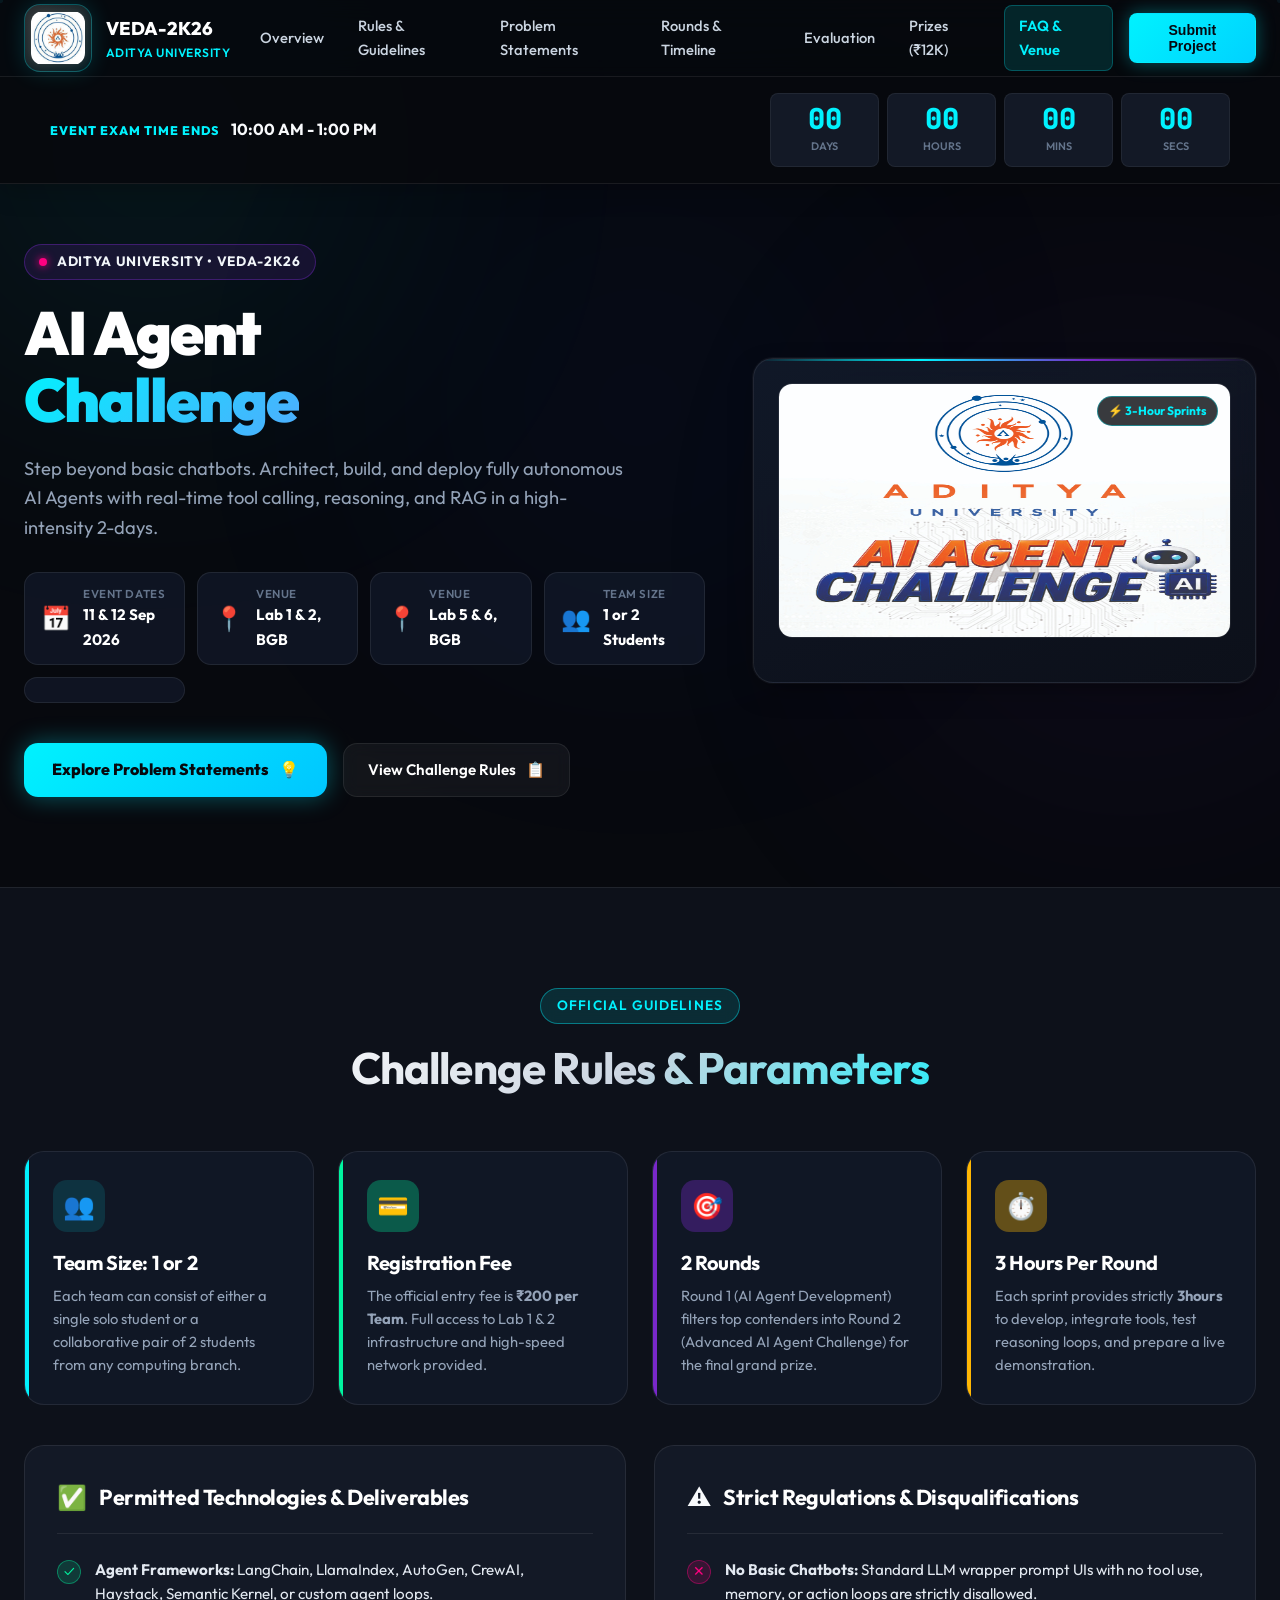
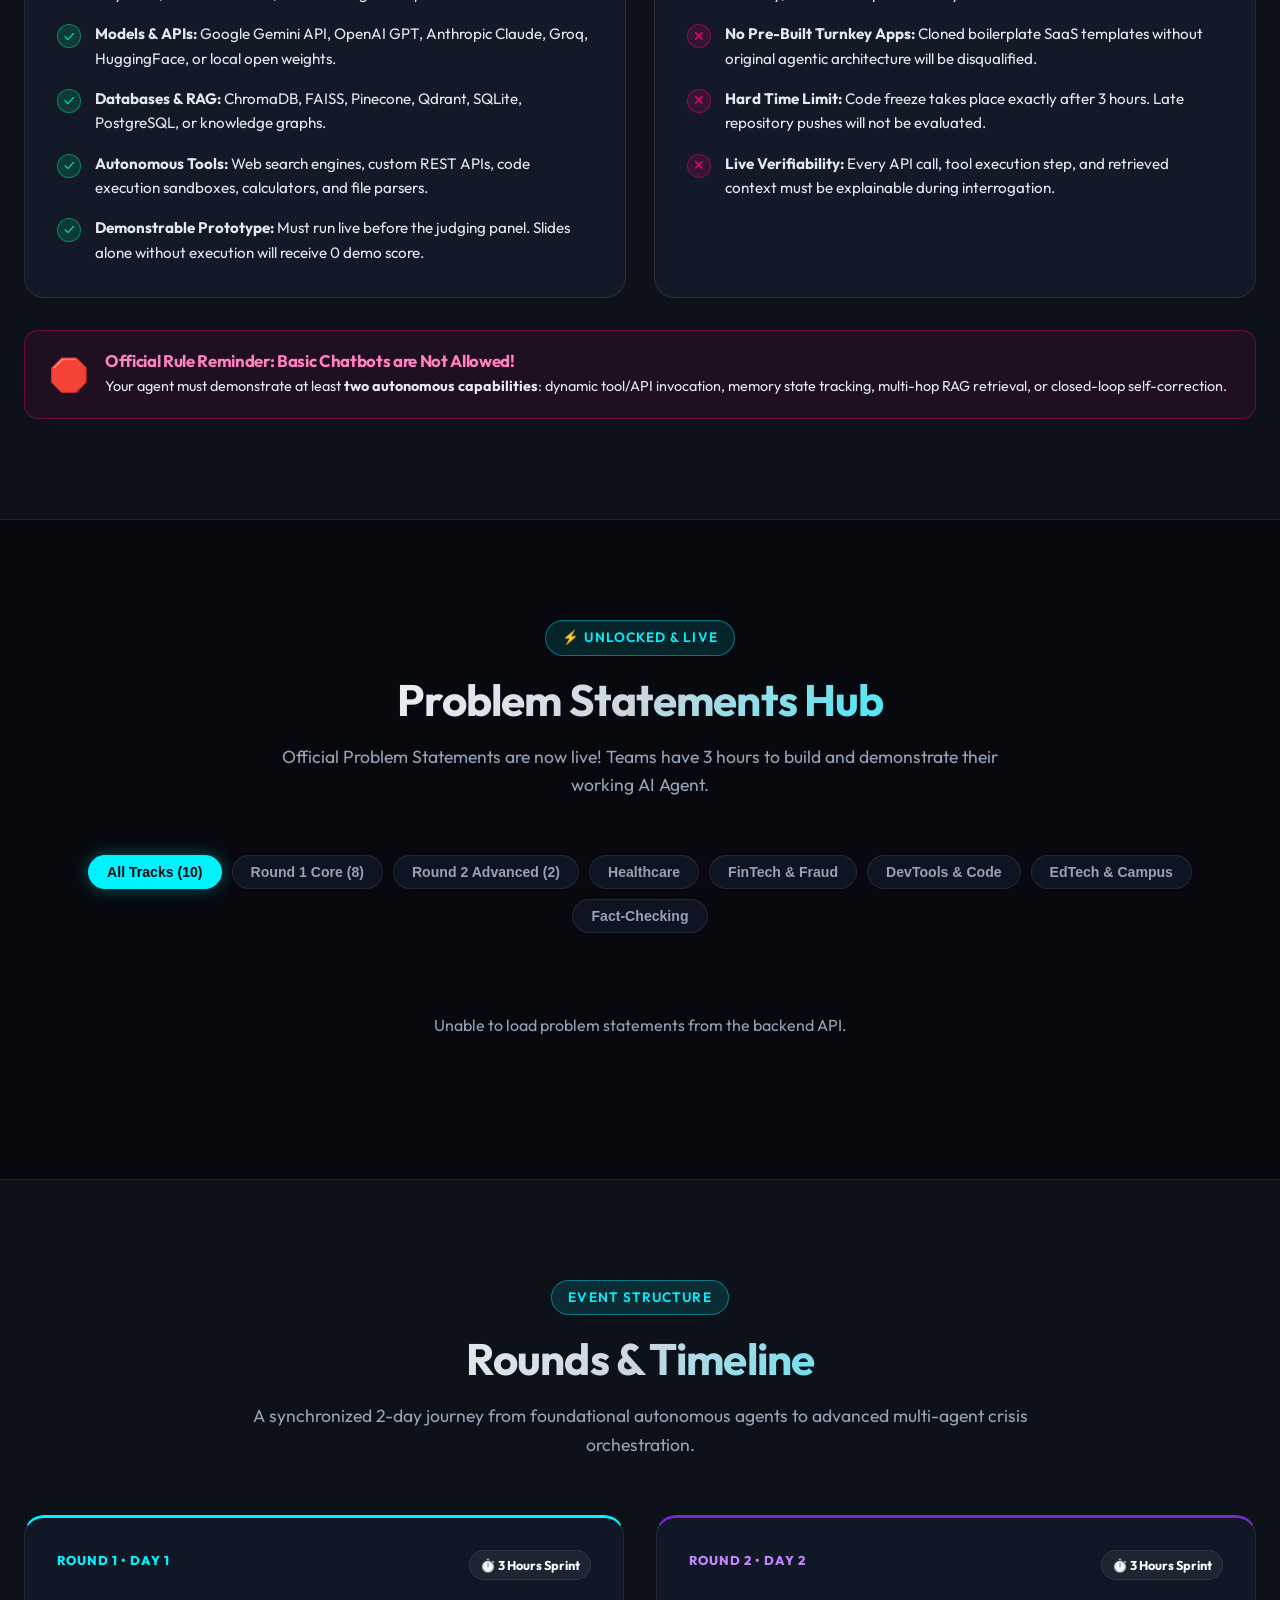
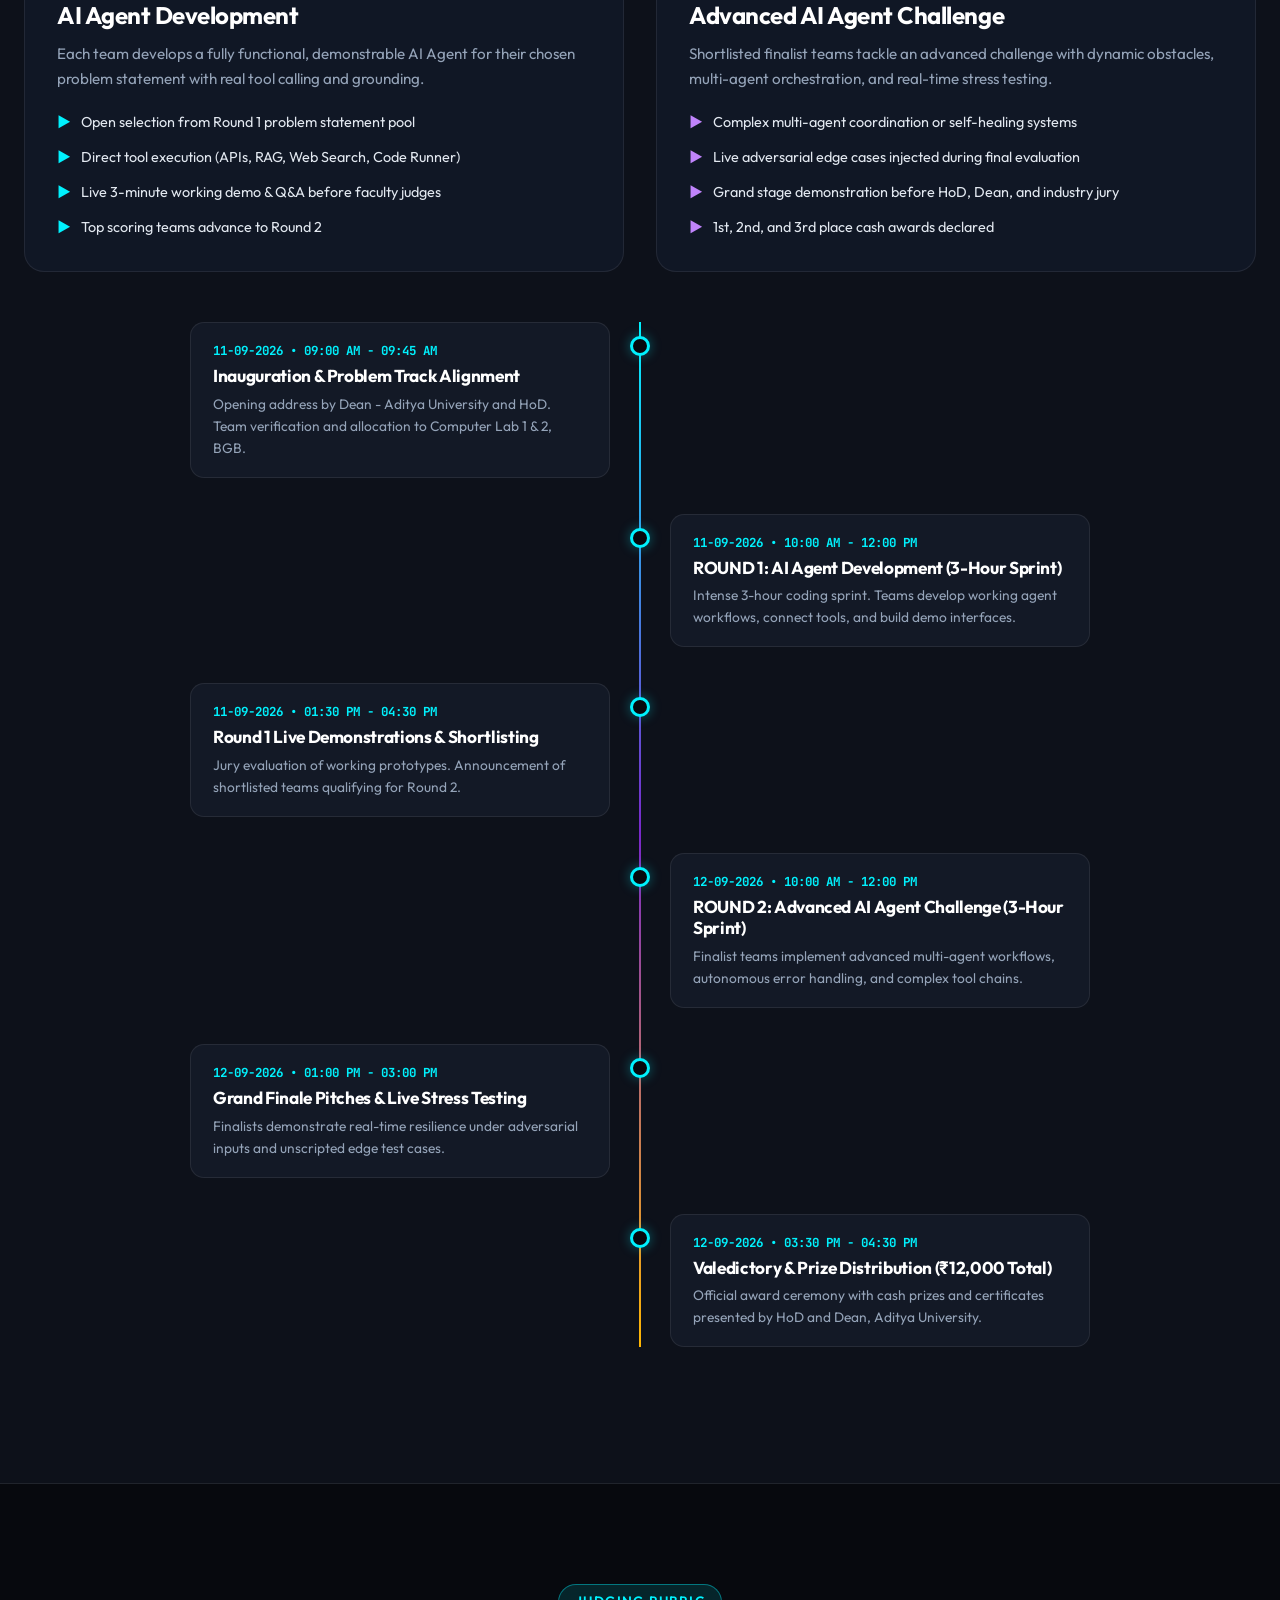
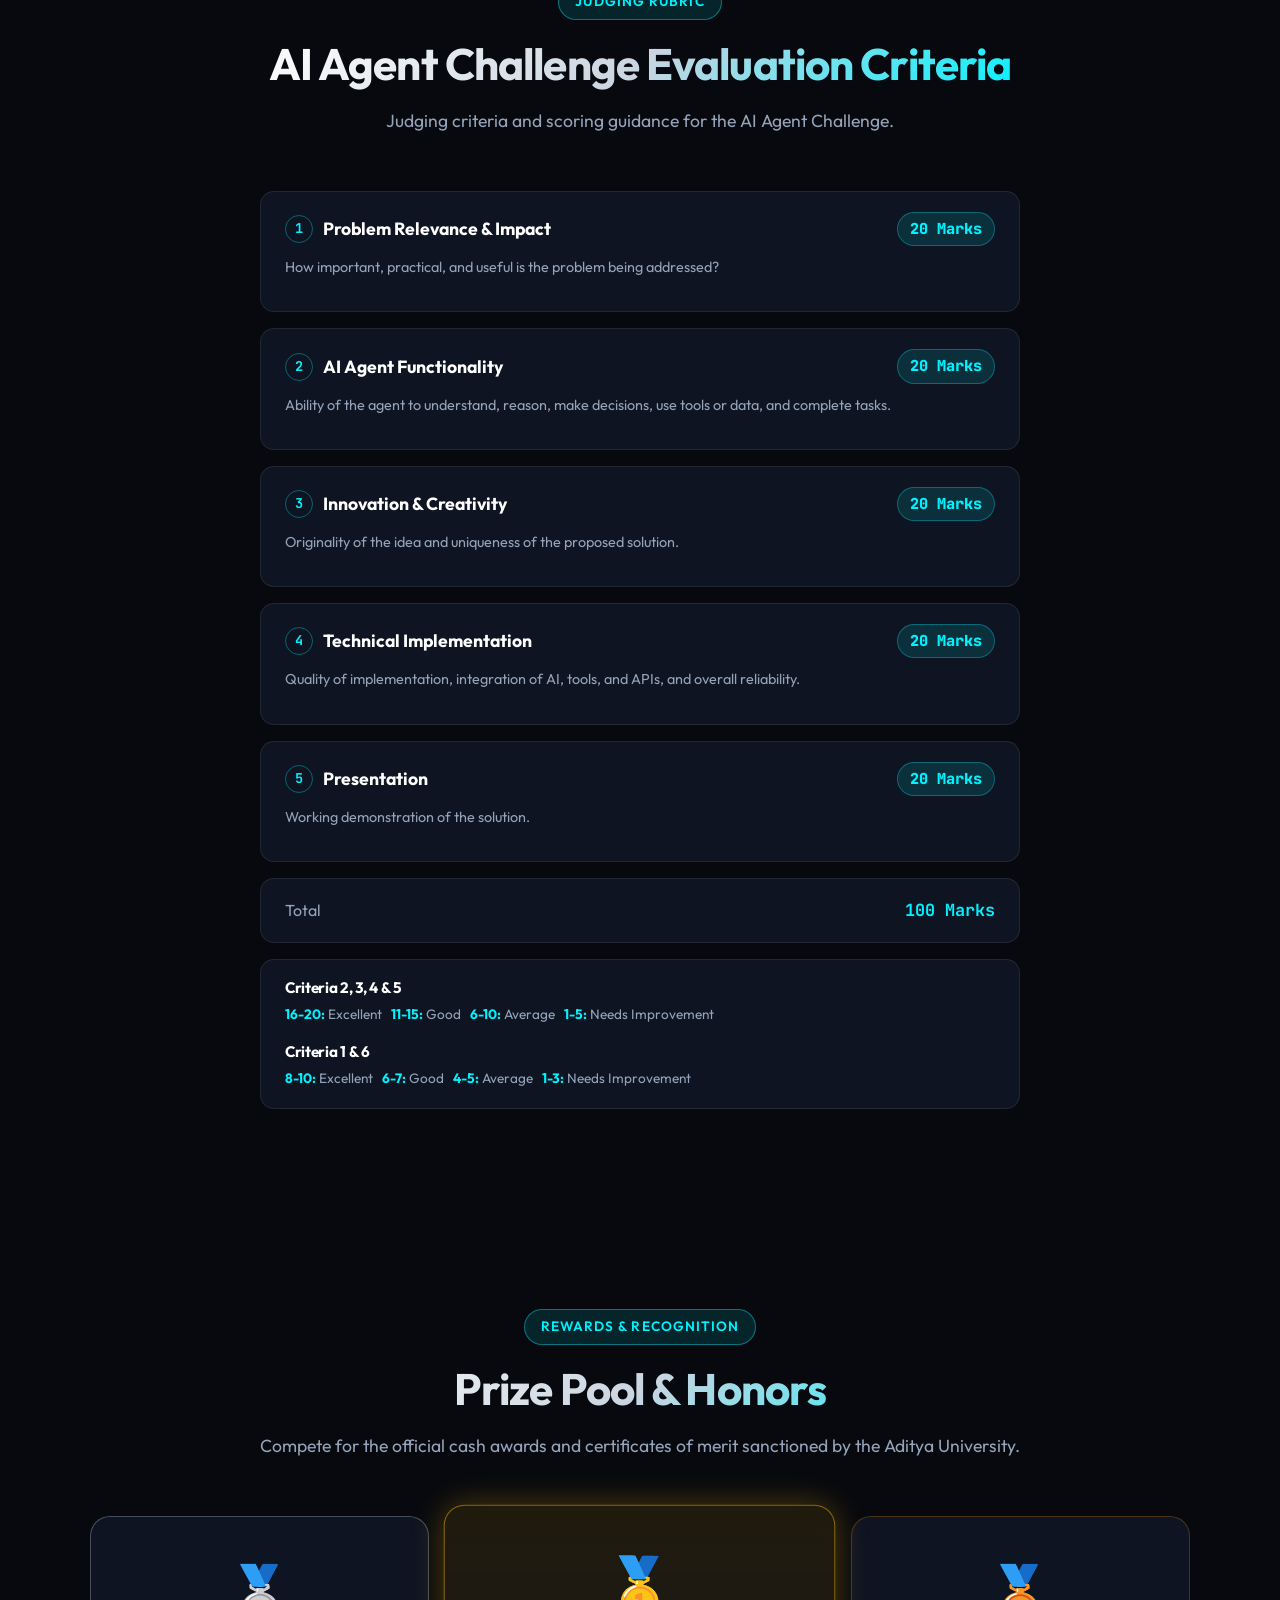
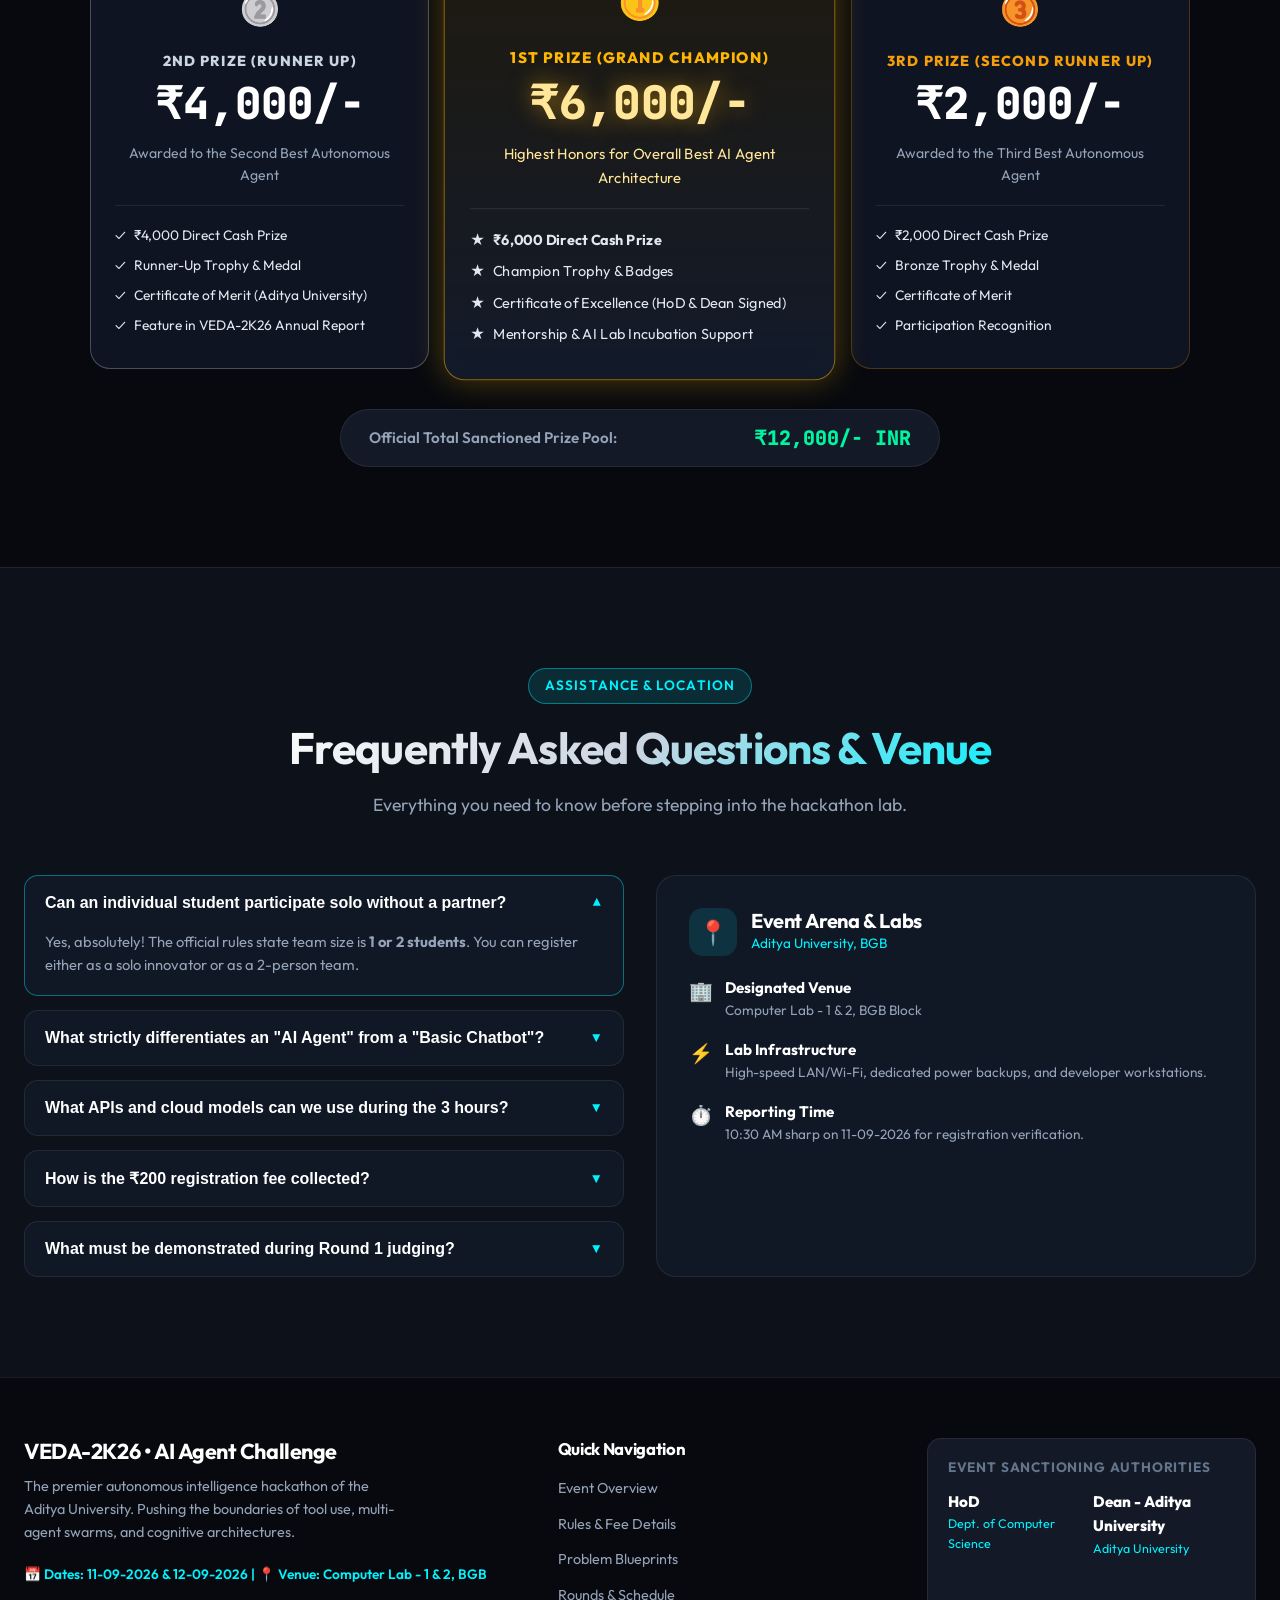
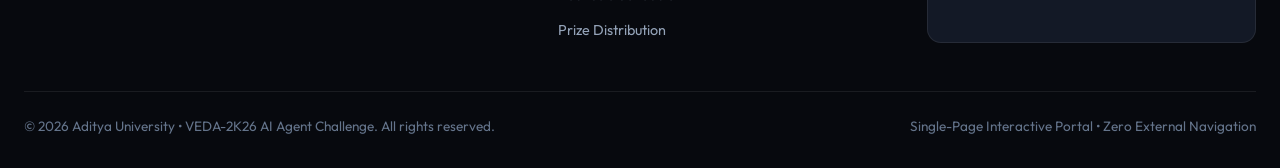
==== commit 8b05ad35: "feat: Update problem statement duration to 3 hours and enhance countdown timer functionality - Chang" ====
--- a/frontend/index.html
+++ b/frontend/index.html
@@ -58,6 +58,34 @@
     </nav>
   </header>
 
+  <!-- Exam countdown strip -->
+  <div class="exam-timer-strip" aria-label="Exam countdown">
+    <div class="exam-timer-inner">
+      <div class="exam-timer-copy">
+        <span class="exam-timer-kicker" id="examTimerLabel">⏳ Event Count Down</span>
+        <strong>10:00 AM - 1:00 PM</strong>
+      </div>
+      <div class="countdown-digits-row">
+        <div class="digit-block">
+          <span class="digit-num" id="countdownDays">00</span>
+          <span class="digit-label">Days</span>
+        </div>
+        <div class="digit-block">
+          <span class="digit-num" id="countdownHours">00</span>
+          <span class="digit-label">Hours</span>
+        </div>
+        <div class="digit-block">
+          <span class="digit-num" id="countdownMinutes">00</span>
+          <span class="digit-label">Mins</span>
+        </div>
+        <div class="digit-block">
+          <span class="digit-num" id="countdownSeconds">00</span>
+          <span class="digit-label">Secs</span>
+        </div>
+      </div>
+    </div>
+  </div>
+
   <!-- ================= 2. Hero Section ================= -->
   <section class="hero-section" id="overview">
     <div class="container">
@@ -96,6 +124,13 @@
                 <span class="info-val">Lab 1 & 2, BGB</span>
               </div>
             </div>
+                <div class="event-info-item">
+              <div class="info-icon">📍</div>
+              <div class="info-text-group">
+                <span class="info-label">Venue</span>
+                <span class="info-val">Lab 5 & 6, BGB</span>
+              </div>
+            </div>
 
             <div class="event-info-item">
               <div class="info-icon">👥</div>
@@ -106,10 +141,10 @@
             </div>
 
             <div class="event-info-item">
-              <div class="info-icon">🎟️</div>
+              <!-- <div class="info-icon">🎟️</div> -->
               <div class="info-text-group">
-                <span class="info-label">Registration</span>
-                <span class="info-val">₹200 / Team</span>
+                <!-- <span class="info-label">Registration</span>
+                <span class="info-val">₹200 / Team</span> -->
               </div>
             </div>
           </div>
@@ -134,30 +169,6 @@
             <span class="banner-badge-overlay">⚡ 3-Hour Sprints</span>
           </div>
 
-          <!-- Hackathon Countdown Box -->
-          <div class="countdown-box">
-            <div class="countdown-heading">
-              <span>⏳Countdown is on...</span>
-            </div>
-            <div class="countdown-digits-row">
-              <div class="digit-block">
-                <span class="digit-num" id="countdownDays">00</span>
-                <span class="digit-label">Days</span>
-              </div>
-              <div class="digit-block">
-                <span class="digit-num" id="countdownHours">00</span>
-                <span class="digit-label">Hours</span>
-              </div>
-              <div class="digit-block">
-                <span class="digit-num" id="countdownMinutes">00</span>
-                <span class="digit-label">Mins</span>
-              </div>
-              <div class="digit-block">
-                <span class="digit-num" id="countdownSeconds">00</span>
-                <span class="digit-label">Secs</span>
-              </div>
-            </div>
-          </div>
         </div>
 
       </div>
@@ -254,7 +265,7 @@
             </li>
             <li>
               <span class="rules-bullet-icon bullet-warning">✕</span>
-              <span><strong>Hard Time Limit:</strong> Code freeze takes place exactly after 2 hours. Late repository pushes will not be evaluated.</span>
+              <span><strong>Hard Time Limit:</strong> Code freeze takes place exactly after 3 hours. Late repository pushes will not be evaluated.</span>
             </li>
             <li>
               <span class="rules-bullet-icon bullet-warning">✕</span>
@@ -338,9 +349,9 @@
         <!-- Category Filter Tabs -->
         <div class="ps-controls">
           <div class="ps-filter-tabs">
-            <button class="filter-btn active" data-filter="all">All Tracks (8)</button>
-            <button class="filter-btn" data-filter="round-1">Round 1 Core (5)</button>
-            <button class="filter-btn round-2-btn" data-filter="round-2">Round 2 Advanced (3)</button>
+            <button class="filter-btn active" data-filter="all">All Tracks (10)</button>
+            <button class="filter-btn" data-filter="round-1">Round 1 Core (8)</button>
+            <button class="filter-btn round-2-btn" data-filter="round-2">Round 2 Advanced (2)</button>
             <button class="filter-btn" data-filter="healthcare">Healthcare</button>
             <button class="filter-btn" data-filter="fintech">FinTech & Fraud</button>
             <button class="filter-btn" data-filter="devtools">DevTools & Code</button>
@@ -392,7 +403,7 @@
         <div class="round-detail-card round-2-box">
           <div class="round-header-row">
             <span class="round-number-tag">Round 2 • Day 2</span>
-            <span class="round-time-badge">⏱️ 2 Hours Sprint</span>
+              <span class="round-time-badge">⏱️ 3 Hours Sprint</span>
           </div>
           <h3 class="round-card-title">Advanced AI Agent Challenge</h3>
           <p class="round-card-desc">
@@ -425,8 +436,8 @@
           <div class="timeline-marker"></div>
           <div class="timeline-content-card">
             <div class="timeline-time">11-09-2026 • 10:00 AM - 12:00 PM</div>
-            <h4 class="timeline-title">ROUND 1: AI Agent Development (2-Hour Sprint)</h4>
-            <p class="timeline-desc">Intense 2-hour coding sprint. Teams develop working agent workflows, connect tools, and build demo interfaces.</p>
+              <h4 class="timeline-title">ROUND 1: AI Agent Development (3-Hour Sprint)</h4>
+              <p class="timeline-desc">Intense 3-hour coding sprint. Teams develop working agent workflows, connect tools, and build demo interfaces.</p>
           </div>
         </div>
 
@@ -444,7 +455,7 @@
           <div class="timeline-marker"></div>
           <div class="timeline-content-card">
             <div class="timeline-time">12-09-2026 • 10:00 AM - 12:00 PM</div>
-            <h4 class="timeline-title">ROUND 2: Advanced AI Agent Challenge (2-Hour Sprint)</h4>
+              <h4 class="timeline-title">ROUND 2: Advanced AI Agent Challenge (3-Hour Sprint)</h4>
             <p class="timeline-desc">Finalist teams implement advanced multi-agent workflows, autonomous error handling, and complex tool chains.</p>
           </div>
         </div>
@@ -477,109 +488,77 @@
     <div class="container">
       <div class="section-header">
         <div class="section-badge">Judging Rubric</div>
-        <h2 class="section-title">Evaluation Criteria & Readiness Calculator</h2>
-        <p class="section-subtitle">Understand how your AI Agent will be scored and simulate your potential ranking in real time.</p>
+        <h2 class="section-title">AI Agent Challenge Evaluation Criteria</h2>
+        <p class="section-subtitle">Judging criteria and scoring guidance for the AI Agent Challenge.</p>
       </div>
 
       <div class="rubric-grid">
-        
-        <!-- Criteria List -->
         <div class="rubric-criteria-list">
-          
+
           <div class="criteria-card">
             <div class="criteria-header">
-              <span class="criteria-name">🤖 Autonomy & Dynamic Tool Calling</span>
-              <span class="criteria-weight">25% Weight</span>
-            </div>
-            <p class="criteria-desc">Agent independently decides when and how to call external tools (APIs, search, DB query, code execution) without hardcoded branching.</p>
-            <div class="criteria-progress-bar">
-              <div class="progress-fill" style="width: 100%;"></div>
-            </div>
+              <span class="criteria-name"><span class="criteria-number">1</span>Problem Relevance & Impact</span>
+              <span class="criteria-weight">20 Marks</span>
+            </div>
+            <p class="criteria-desc">How important, practical, and useful is the problem being addressed?</p>
           </div>
 
           <div class="criteria-card">
             <div class="criteria-header">
-              <span class="criteria-name">💡 Problem Relevance & Innovation</span>
-              <span class="criteria-weight">25% Weight</span>
-            </div>
-            <p class="criteria-desc">Originality of the agentic solution, depth of domain understanding, and effective mitigation of target pain points.</p>
-            <div class="criteria-progress-bar">
-              <div class="progress-fill" style="width: 100%;"></div>
-            </div>
+              <span class="criteria-name"><span class="criteria-number">2</span>AI Agent Functionality</span>
+              <span class="criteria-weight">20 Marks</span>
+            </div>
+            <p class="criteria-desc">Ability of the agent to understand, reason, make decisions, use tools or data, and complete tasks.</p>
           </div>
 
           <div class="criteria-card">
             <div class="criteria-header">
-              <span class="criteria-name">🧠 Robustness, Memory & RAG Grounding</span>
-              <span class="criteria-weight">20% Weight</span>
-            </div>
-            <p class="criteria-desc">Handling noisy inputs, prevention of hallucinations through verified context retrieval, and multi-turn state retention.</p>
-            <div class="criteria-progress-bar">
-              <div class="progress-fill" style="width: 80%;"></div>
-            </div>
+              <span class="criteria-name"><span class="criteria-number">3</span>Innovation & Creativity</span>
+              <span class="criteria-weight">20 Marks</span>
+            </div>
+            <p class="criteria-desc">Originality of the idea and uniqueness of the proposed solution.</p>
           </div>
 
           <div class="criteria-card">
             <div class="criteria-header">
-              <span class="criteria-name">⚡ Live Working Demonstration</span>
-              <span class="criteria-weight">20% Weight</span>
-            </div>
-            <p class="criteria-desc">Flawless execution during live judging test queries with transparent reasoning steps and real-time output delivery.</p>
-            <div class="criteria-progress-bar">
-              <div class="progress-fill" style="width: 80%;"></div>
-            </div>
+              <span class="criteria-name"><span class="criteria-number">4</span>Technical Implementation</span>
+              <span class="criteria-weight">20 Marks</span>
+            </div>
+            <p class="criteria-desc">Quality of implementation, integration of AI, tools, and APIs, and overall reliability.</p>
           </div>
 
           <div class="criteria-card">
             <div class="criteria-header">
-              <span class="criteria-name">📐 Architecture & Code Hygiene</span>
-              <span class="criteria-weight">10% Weight</span>
-            </div>
-            <p class="criteria-desc">Clean modular code structure, clear separation of tools and prompts, readable documentation, and Git discipline.</p>
-            <div class="criteria-progress-bar">
-              <div class="progress-fill" style="width: 40%;"></div>
-            </div>
-          </div>
-
-        </div>
-
-        <!-- Interactive Score Simulator -->
-        <div class="calculator-card">
-          <h3 class="calculator-title">🧮 Agent Score Simulator</h3>
-          <p class="calculator-subtitle">Adjust the expected score for each dimension to estimate your team's hackathon standing.</p>
-
-          <div class="calc-slider-group">
-            <div class="calc-slider-item">
-              <label><span>Autonomy & Tool Calling</span> <span id="valAutonomy">22 / 25</span></label>
-              <input type="range" id="sliderAutonomy" min="0" max="25" value="22" step="1" />
-            </div>
-
-            <div class="calc-slider-item">
-              <label><span>Innovation & Impact</span> <span id="valInnovation">21 / 25</span></label>
-              <input type="range" id="sliderInnovation" min="0" max="25" value="21" step="1" />
-            </div>
-
-            <div class="calc-slider-item">
-              <label><span>Robustness & RAG</span> <span id="valRobustness">17 / 20</span></label>
-              <input type="range" id="sliderRobustness" min="0" max="20" value="17" step="1" />
-            </div>
-
-            <div class="calc-slider-item">
-              <label><span>Live Demonstration</span> <span id="valDemo">18 / 20</span></label>
-              <input type="range" id="sliderDemo" min="0" max="20" value="18" step="1" />
-            </div>
-
-            <div class="calc-slider-item">
-              <label><span>Code & Architecture</span> <span id="valCode">9 / 10</span></label>
-              <input type="range" id="sliderCode" min="0" max="10" value="9" step="1" />
-            </div>
-          </div>
-
-          <div class="calc-total-box">
-            <div class="calc-total-label">Estimated Overall Score</div>
-            <div class="calc-total-score" id="calcTotalScore">87 / 100</div>
-            <div class="calc-verdict-badge" id="calcVerdict">🏆 Top Contender for 1st Prize</div>
-          </div>
+              <span class="criteria-name"><span class="criteria-number">5</span>Presentation</span>
+              <span class="criteria-weight">20 Marks</span>
+            </div>
+            <p class="criteria-desc">Working demonstration of the solution.</p>
+          </div>
+
+          <!-- <div class="criteria-card">
+            <div class="criteria-header">
+              <span class="criteria-name"><span class="criteria-number">6</span>UI/UX & Scalability</span>
+              <span class="criteria-weight">10 Marks</span>
+            </div>
+            <p class="criteria-desc">Ease of use, usefulness to target users, and potential for real-world implementation or expansion.</p>
+          </div> -->
+
+          <div class="rubric-total">
+            <span>Total</span>
+            <strong>100 Marks</strong>
+          </div>
+
+          <div class="rating-guidance">
+            <div class="rating-group">
+              <h3>Criteria 2, 3, 4 &amp; 5</h3>
+              <p><strong>16-20:</strong> Excellent &nbsp; <strong>11-15:</strong> Good &nbsp; <strong>6-10:</strong> Average &nbsp; <strong>1-5:</strong> Needs Improvement</p>
+            </div>
+            <div class="rating-group">
+              <h3>Criteria 1 &amp; 6</h3>
+              <p><strong>8-10:</strong> Excellent &nbsp; <strong>6-7:</strong> Good &nbsp; <strong>4-5:</strong> Average &nbsp; <strong>1-3:</strong> Needs Improvement</p>
+            </div>
+          </div>
+
         </div>
 
       </div>
@@ -687,7 +666,7 @@
 
           <div class="faq-item">
             <button class="faq-question-btn">
-              <span>What APIs and cloud models can we use during the 2 hours?</span>
+              <span>What APIs and cloud models can we use during the 3 hours?</span>
               <span class="faq-arrow">▼</span>
             </button>
             <div class="faq-answer">
@@ -723,7 +702,7 @@
             <div class="venue-header">
               <div class="venue-icon">📍</div>
               <div>
-                <h3 style="font-size: 1.25rem;">Hackathon Arena & Labs</h3>
+                <h3 style="font-size: 1.25rem;">Event Arena & Labs</h3>
                 <p style="font-size: 0.85rem; color: var(--cyan-primary);">Aditya University, BGB</p>
               </div>
             </div>
@@ -749,15 +728,12 @@
                 <span style="color: var(--cyan-primary); font-size: 1.2rem;">⏱️</span>
                 <div>
                   <div class="venue-info-title">Reporting Time</div>
-                  <div class="venue-info-sub">09:00 AM sharp on 11-09-2026 for registration verification.</div>
+                  <div class="venue-info-sub">10:30 AM sharp on 11-09-2026 for registration verification.</div>
                 </div>
               </li>
             </ul>
           </div>
 
-          <button class="btn-glow-primary" style="width: 100%; justify-content: center;" onclick="openRegisterModal()">
-            Register Your Team Now (₹200)
-          </button>
         </div>
 
       </div>
@@ -851,11 +827,16 @@
           <div class="form-group">
             <label class="form-label" for="regProblemTrack">Preferred Track *</label>
             <select id="regProblemTrack" class="form-select">
-              <option value="PS-01">PS-01: Healthcare Triaging Agent</option>
-              <option value="PS-02">PS-02: FinTech Fraud Forensics Agent</option>
-              <option value="PS-03">PS-03: Self-Reflective Code Auditor</option>
-              <option value="PS-04">PS-04: Campus Academic Navigator</option>
-              <option value="PS-05">PS-05: Fact-Checking Investigative Agent</option>
+              <option value="PS-01">Problem Statement 01</option>
+              <option value="PS-02">Problem Statement 02</option>
+              <option value="PS-03">Problem Statement 03</option>
+              <option value="PS-04">Problem Statement 04</option>
+              <option value="PS-05">Problem Statement 05</option>
+              <option value="PS-06">Problem Statement 06</option>
+              <option value="PS-07">Problem Statement 07</option>
+              <option value="PS-08">Problem Statement 08</option>
+              <option value="PS-09">Problem Statement 09</option>
+              <option value="PS-10">Problem Statement 10</option>
             </select>
           </div>
         </div>
@@ -937,8 +918,8 @@
         </div>
 
         <div class="form-group">
-          <label class="form-label" for="subDemoUrl">Live Hosted Demo / Video Recording URL</label>
-          <input type="url" id="subDemoUrl" class="form-input" placeholder="https://my-agent.streamlit.app or Loom video" />
+          <label class="form-label" for="subDemoUrl">Problem Statement Number</label>
+          <input type="number" id="subDemoUrl" class="form-input" min="1" max="10" step="1" placeholder="Enter a number from 1 to 10" />
         </div>
 
         <div class="form-group">
--- a/frontend/styles.css
+++ b/frontend/styles.css
@@ -1,7 +1,7 @@
 /* ===================================================================
-   VEDA-2K26: AI AGENT CHALLENGE - MODERN STYLESHEET
-   Aesthetic: Deep Cyber-Obsidian, Neon Cyan, Electric Indigo, Emerald & Gold
-   Designed for Aditya University Hackathon Single-Page Application
+    VEDA-2K26: AI AGENT CHALLENGE - MODERN STYLESHEET
+    Aesthetic: Deep Cyber-Obsidian, Neon Cyan, Electric Indigo, Emerald & Gold
+    Designed for Aditya University Hackathon Single-Page Application
    =================================================================== */
 
 :root {
@@ -312,15 +312,15 @@
   padding: 8px 14px;
   font-size: 0.92rem;
   font-weight: 500;
-  color: var(--text-muted);
+  color: #cbd5e1;
   border-radius: var(--radius-sm);
   transition: all var(--transition-fast);
   position: relative;
 }
 
 .nav-item a:hover {
-  color: #ffffff;
-  background: rgba(255, 255, 255, 0.05);
+  color: var(--cyan-primary);
+  background: var(--cyan-dim);
 }
 
 .nav-item a.active {
@@ -351,6 +351,26 @@
 .nav-btn-secondary:hover {
   background: rgba(255, 255, 255, 0.12);
   border-color: rgba(255, 255, 255, 0.2);
+}
+
+.nav-actions .nav-btn-secondary {
+  color: #050811;
+  background: linear-gradient(135deg, var(--cyan-primary) 0%, #00d2ff 100%);
+  border-color: transparent;
+  box-shadow: 0 0 18px var(--cyan-glow);
+  font-weight: 700;
+}
+
+.nav-actions .nav-btn-secondary:hover {
+  background: linear-gradient(135deg, #39f7ff 0%, var(--cyan-primary) 100%);
+  border-color: rgba(255, 255, 255, 0.35);
+  box-shadow: 0 0 28px rgba(0, 242, 254, 0.55);
+  transform: translateY(-1px);
+}
+
+.nav-actions .nav-btn-secondary:focus-visible {
+  outline: 2px solid #ffffff;
+  outline-offset: 3px;
 }
 
 .nav-btn-primary {
@@ -503,6 +523,61 @@
   font-size: 0.95rem;
   font-weight: 700;
   color: #ffffff;
+}
+
+/* Exam timer between navigation and page content */
+.exam-timer-strip {
+  background: rgba(7, 9, 14, 0.92);
+  border-bottom: 1px solid var(--border-subtle);
+  box-shadow: 0 8px 24px rgba(0, 0, 0, 0.2);
+  position: relative;
+  z-index: 5;
+}
+
+.exam-timer-inner {
+  width: min(1180px, calc(100% - 40px));
+  margin: 0 auto;
+  padding: 16px 0;
+  display: flex;
+  align-items: center;
+  justify-content: space-between;
+  gap: 24px;
+}
+
+.exam-timer-copy {
+  display: flex;
+  align-items: baseline;
+  gap: 12px;
+  white-space: nowrap;
+}
+
+.exam-timer-kicker {
+  color: var(--cyan-primary);
+  font-size: 0.78rem;
+  font-weight: 800;
+  letter-spacing: 0.08em;
+  text-transform: uppercase;
+}
+
+.exam-timer-copy strong {
+  color: var(--text-primary);
+  font-size: 1rem;
+}
+
+.exam-timer-strip .countdown-digits-row {
+  width: min(460px, 100%);
+}
+
+.exam-timer-strip .digit-block {
+  padding: 11px 8px;
+}
+
+.exam-timer-strip .digit-num {
+  font-size: 1.8rem;
+}
+
+.exam-timer-strip .digit-label {
+  font-size: 0.68rem;
 }
 
 /* Hero CTA Buttons */
@@ -669,6 +744,19 @@
   margin-top: 4px;
 }
 
+@media (max-width: 640px) {
+  .exam-timer-inner {
+    width: min(100% - 24px, 420px);
+    align-items: stretch;
+    flex-direction: column;
+    gap: 10px;
+  }
+
+  .exam-timer-copy {
+    justify-content: space-between;
+  }
+}
+
 /* ================= 3. Rules & Guidelines Section ================= */
 .rules-section {
   background: var(--bg-secondary);
@@ -1404,16 +1492,15 @@
 
 /* ================= 6. Evaluation Rubric Section ================= */
 .rubric-grid {
-  display: grid;
-  grid-template-columns: 1.2fr 0.8fr;
-  gap: 32px;
-  align-items: start;
+  display: block;
 }
 
 .rubric-criteria-list {
   display: flex;
   flex-direction: column;
   gap: 16px;
+  max-width: 760px;
+  margin: 0 auto;
 }
 
 .criteria-card {
@@ -1443,6 +1530,20 @@
   display: flex;
   align-items: center;
   gap: 10px;
+}
+
+.criteria-number {
+  display: inline-flex;
+  align-items: center;
+  justify-content: center;
+  width: 28px;
+  height: 28px;
+  flex: 0 0 28px;
+  border: 1px solid rgba(0, 242, 254, 0.35);
+  border-radius: 50%;
+  color: var(--cyan-primary);
+  font-family: var(--font-mono);
+  font-size: 0.85rem;
 }
 
 .criteria-weight {
@@ -1460,6 +1561,50 @@
   font-size: 0.9rem;
   color: var(--text-muted);
   margin-bottom: 12px;
+}
+
+.rubric-total,
+.rating-guidance {
+  background: var(--bg-card);
+  border: 1px solid var(--border-subtle);
+  border-radius: var(--radius-md);
+  padding: 18px 24px;
+}
+
+.rubric-total {
+  display: flex;
+  justify-content: space-between;
+  align-items: center;
+  color: var(--text-muted);
+  font-size: 1rem;
+}
+
+.rubric-total strong {
+  color: var(--cyan-primary);
+  font-family: var(--font-mono);
+  font-size: 1.05rem;
+}
+
+.rating-guidance {
+  display: grid;
+  gap: 16px;
+}
+
+.rating-group h3 {
+  color: #ffffff;
+  font-size: 0.95rem;
+  margin-bottom: 6px;
+}
+
+.rating-group p {
+  color: var(--text-muted);
+  font-size: 0.85rem;
+  line-height: 1.7;
+  margin: 0;
+}
+
+.rating-group strong {
+  color: var(--cyan-primary);
 }
 
 .criteria-progress-bar {
@@ -1923,14 +2068,14 @@
 }
 
 .modal-card {
-  background: var(--bg-secondary);
+  background: linear-gradient(145deg, #111b2b 0%, #0d111a 58%, #0a121c 100%);
   border: 1px solid var(--border-active);
   border-radius: var(--radius-lg);
   width: 100%;
   max-width: 680px;
   max-height: 90vh;
   overflow-y: auto;
-  box-shadow: 0 20px 60px rgba(0, 0, 0, 0.8), 0 0 30px var(--cyan-glow);
+  box-shadow: 0 24px 70px rgba(0, 0, 0, 0.85), 0 0 34px rgba(0, 242, 254, 0.22);
   position: relative;
   padding: 32px;
   transform: translateY(20px) scale(0.96);
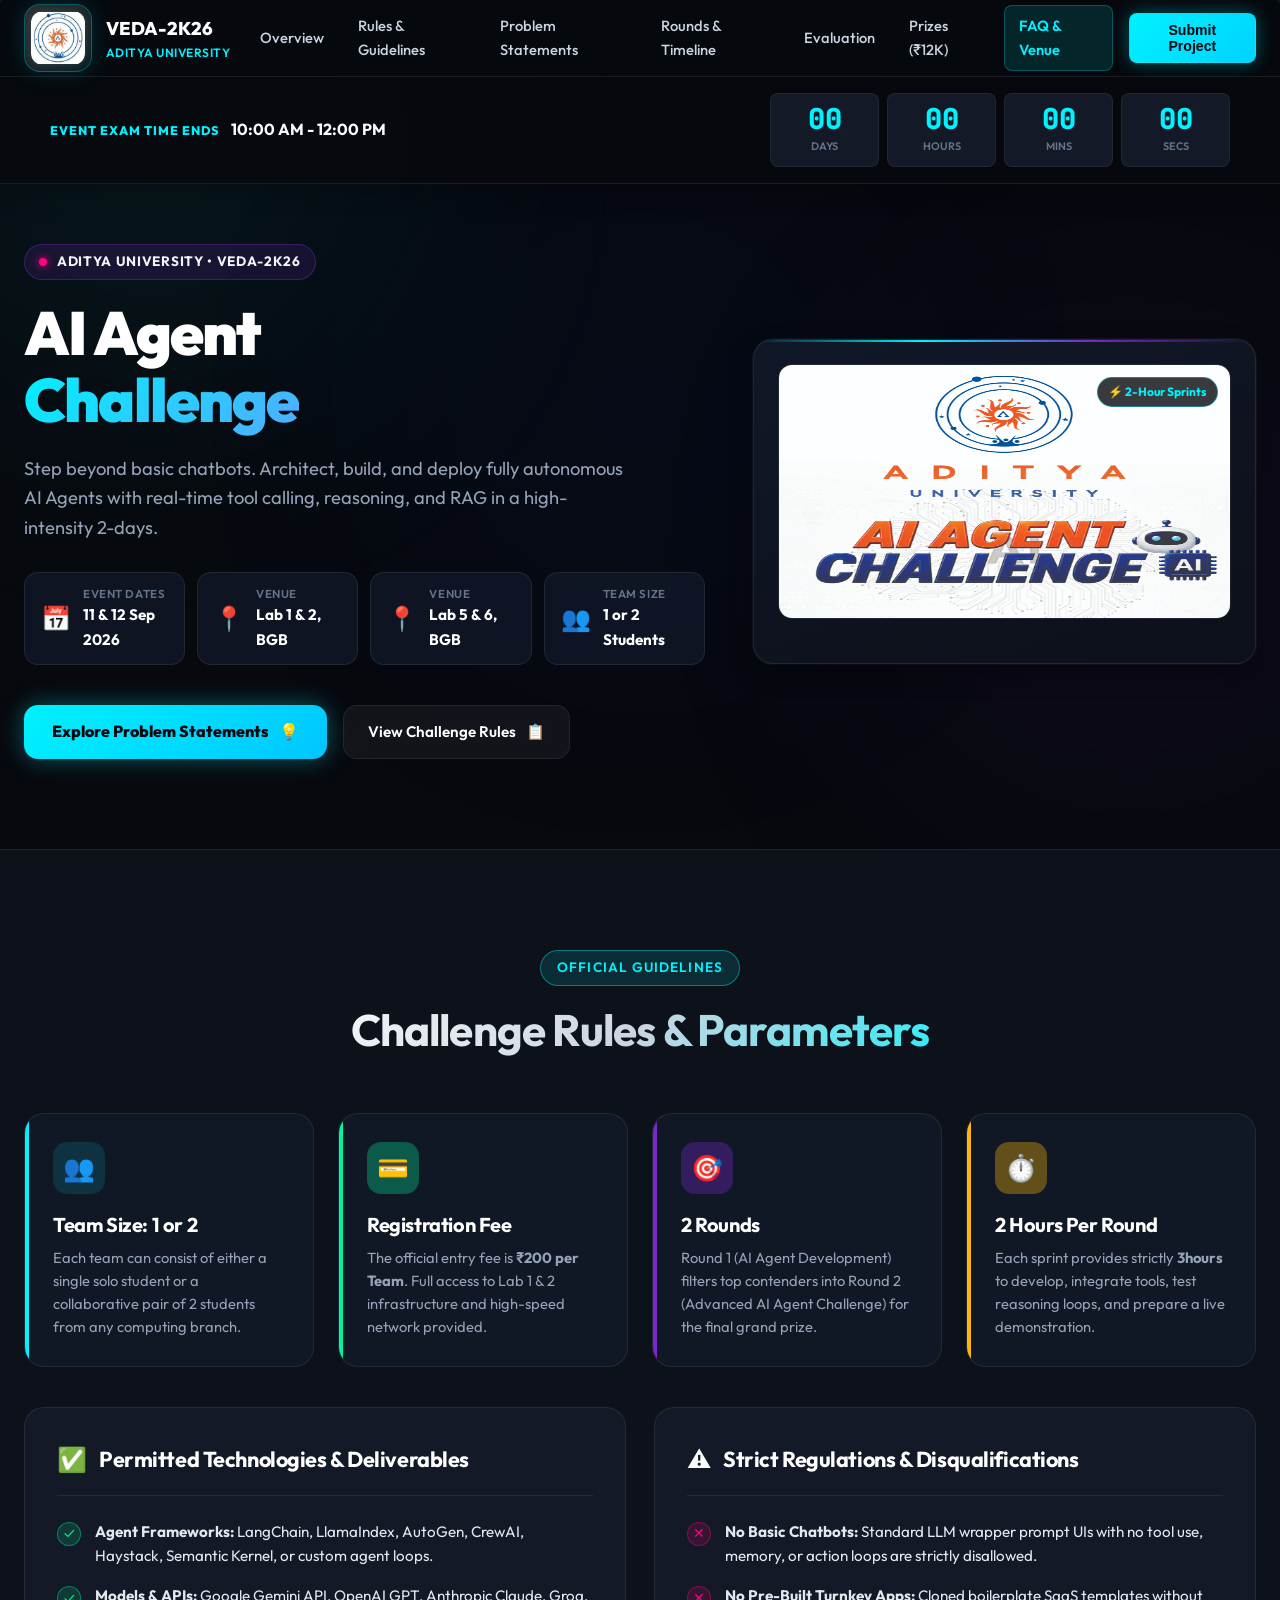
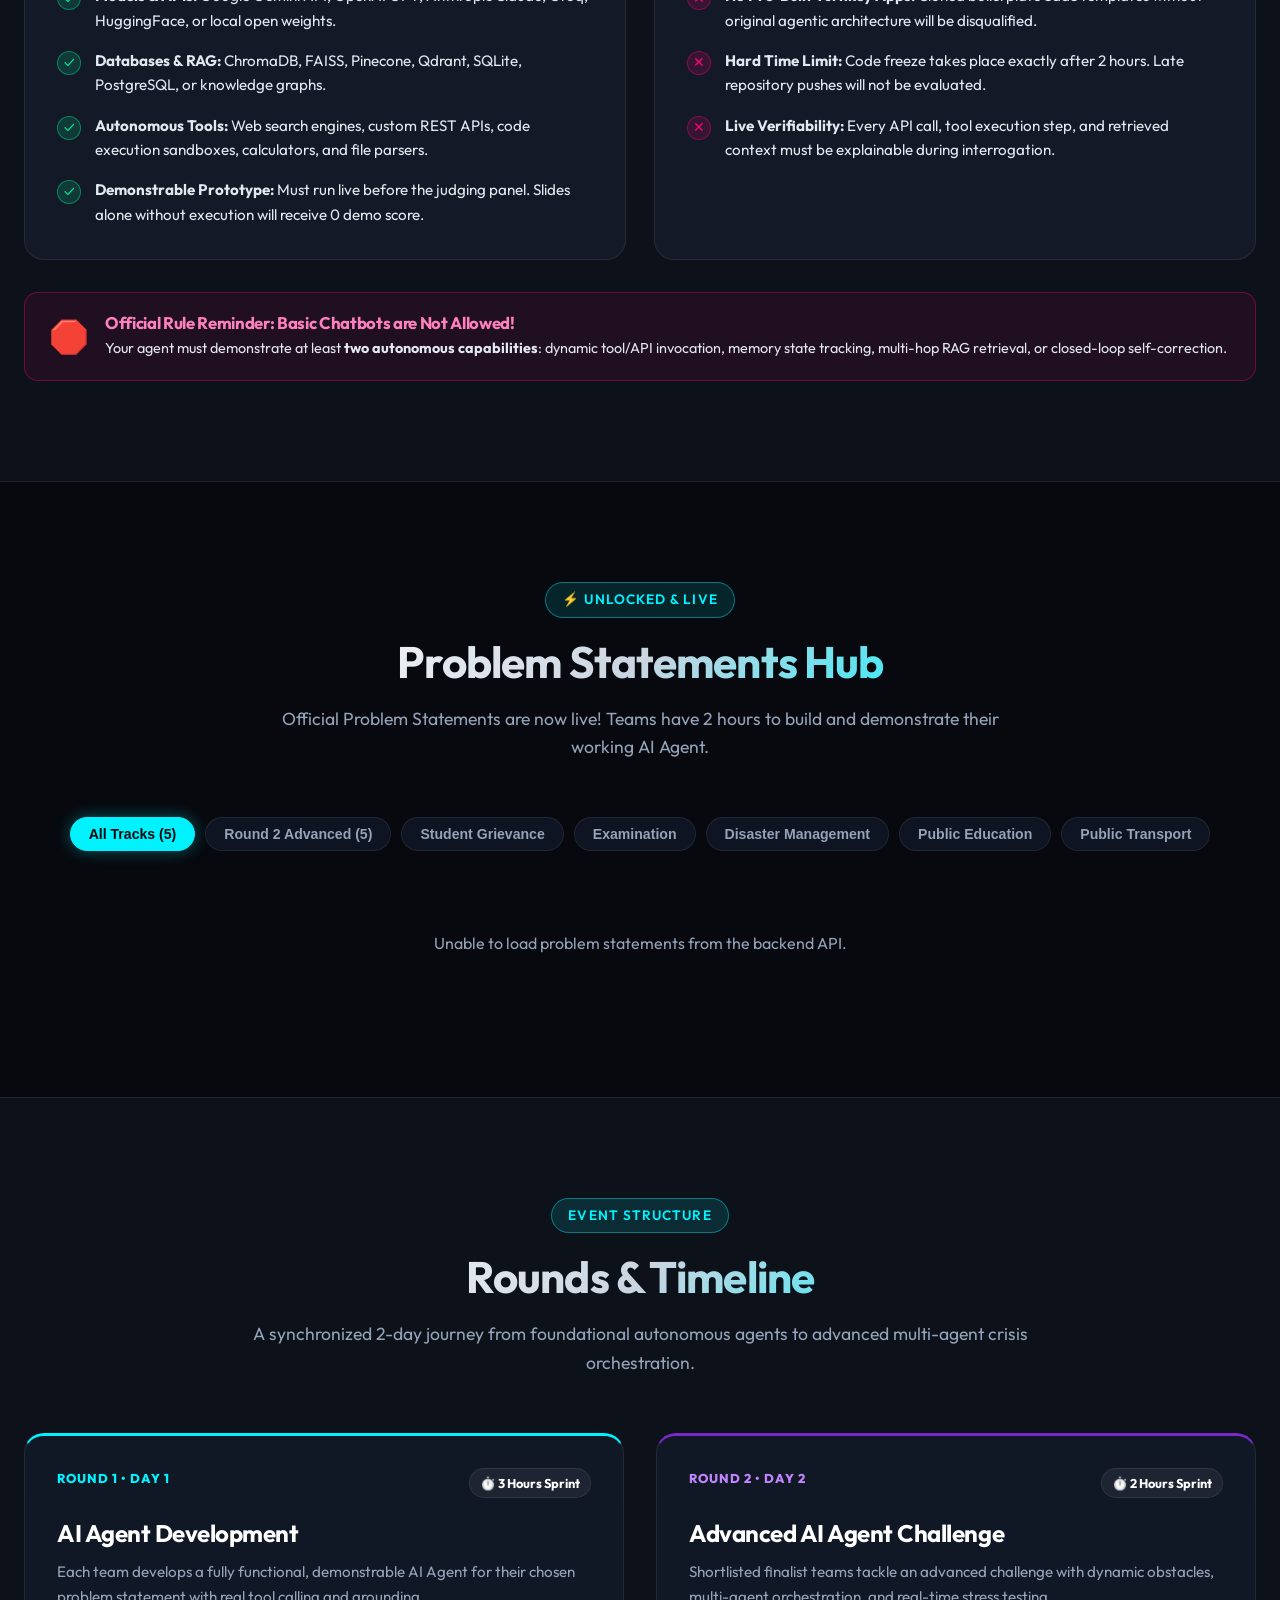
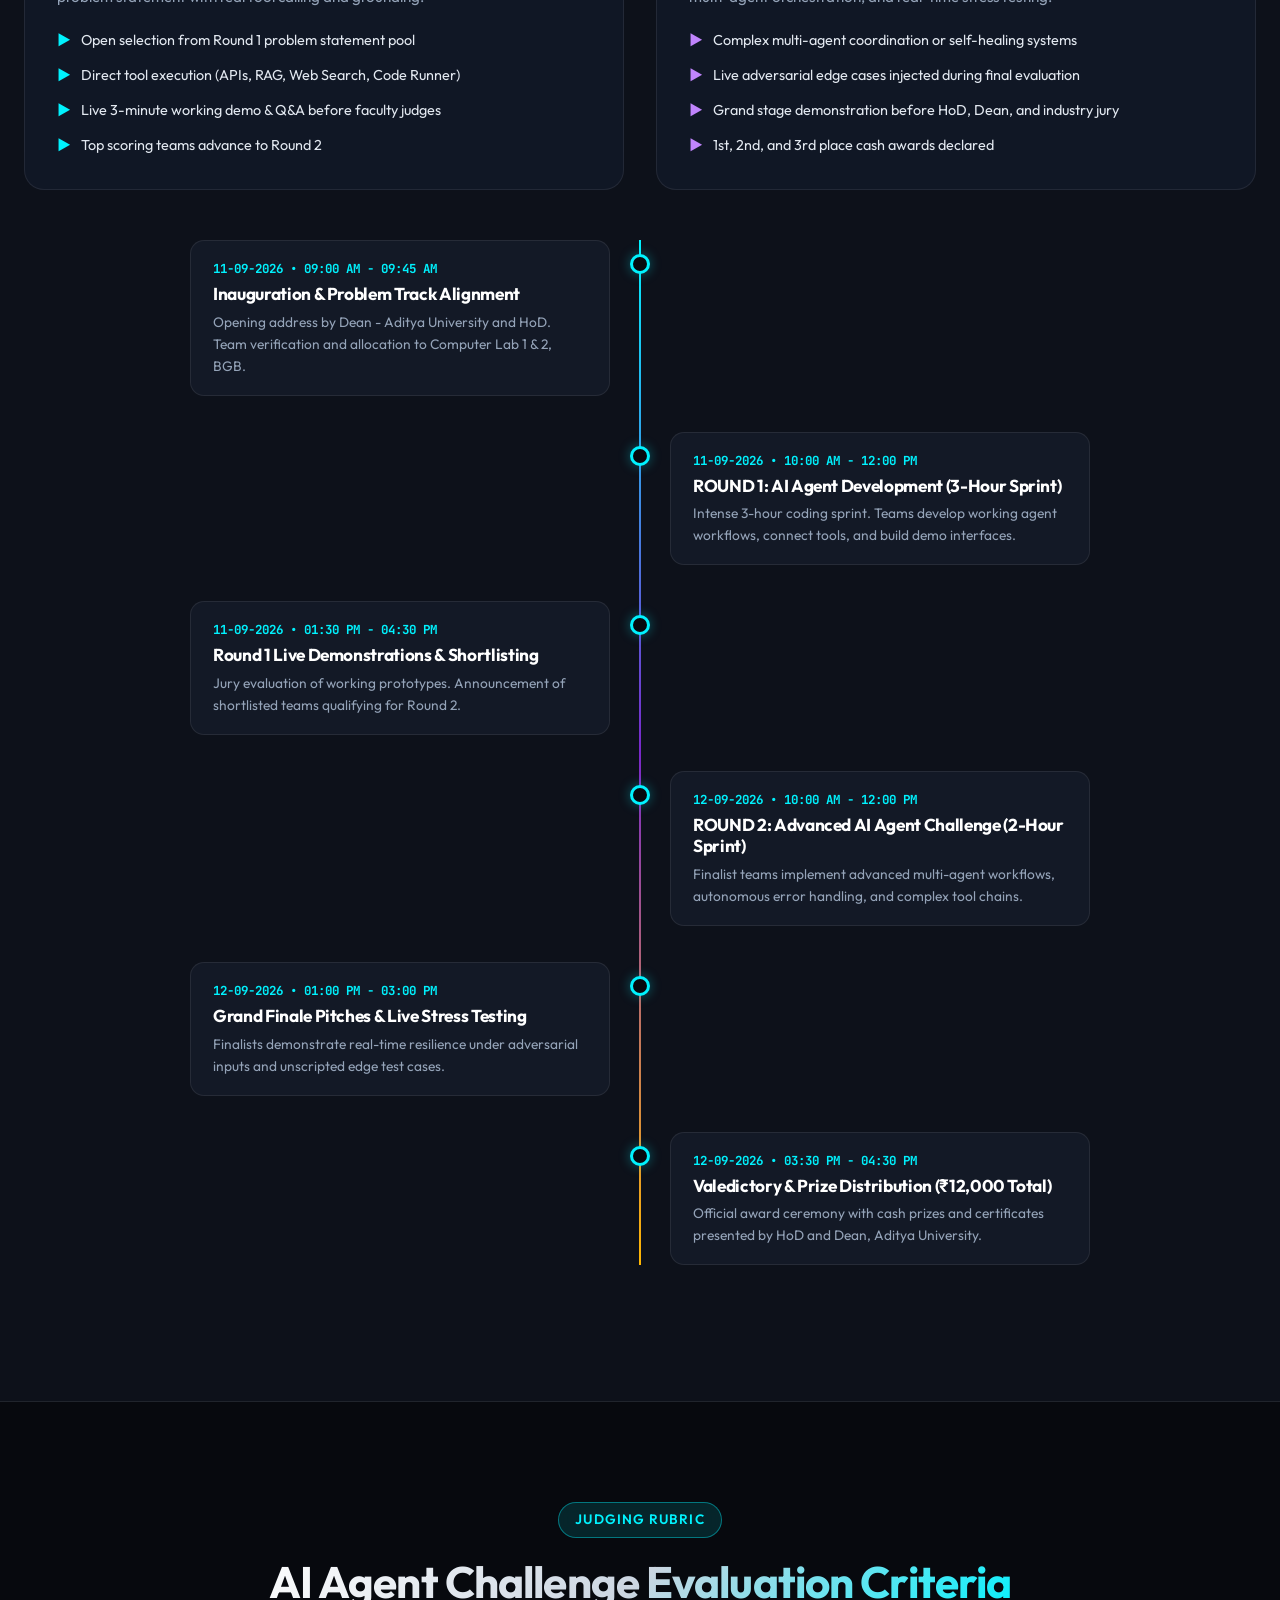
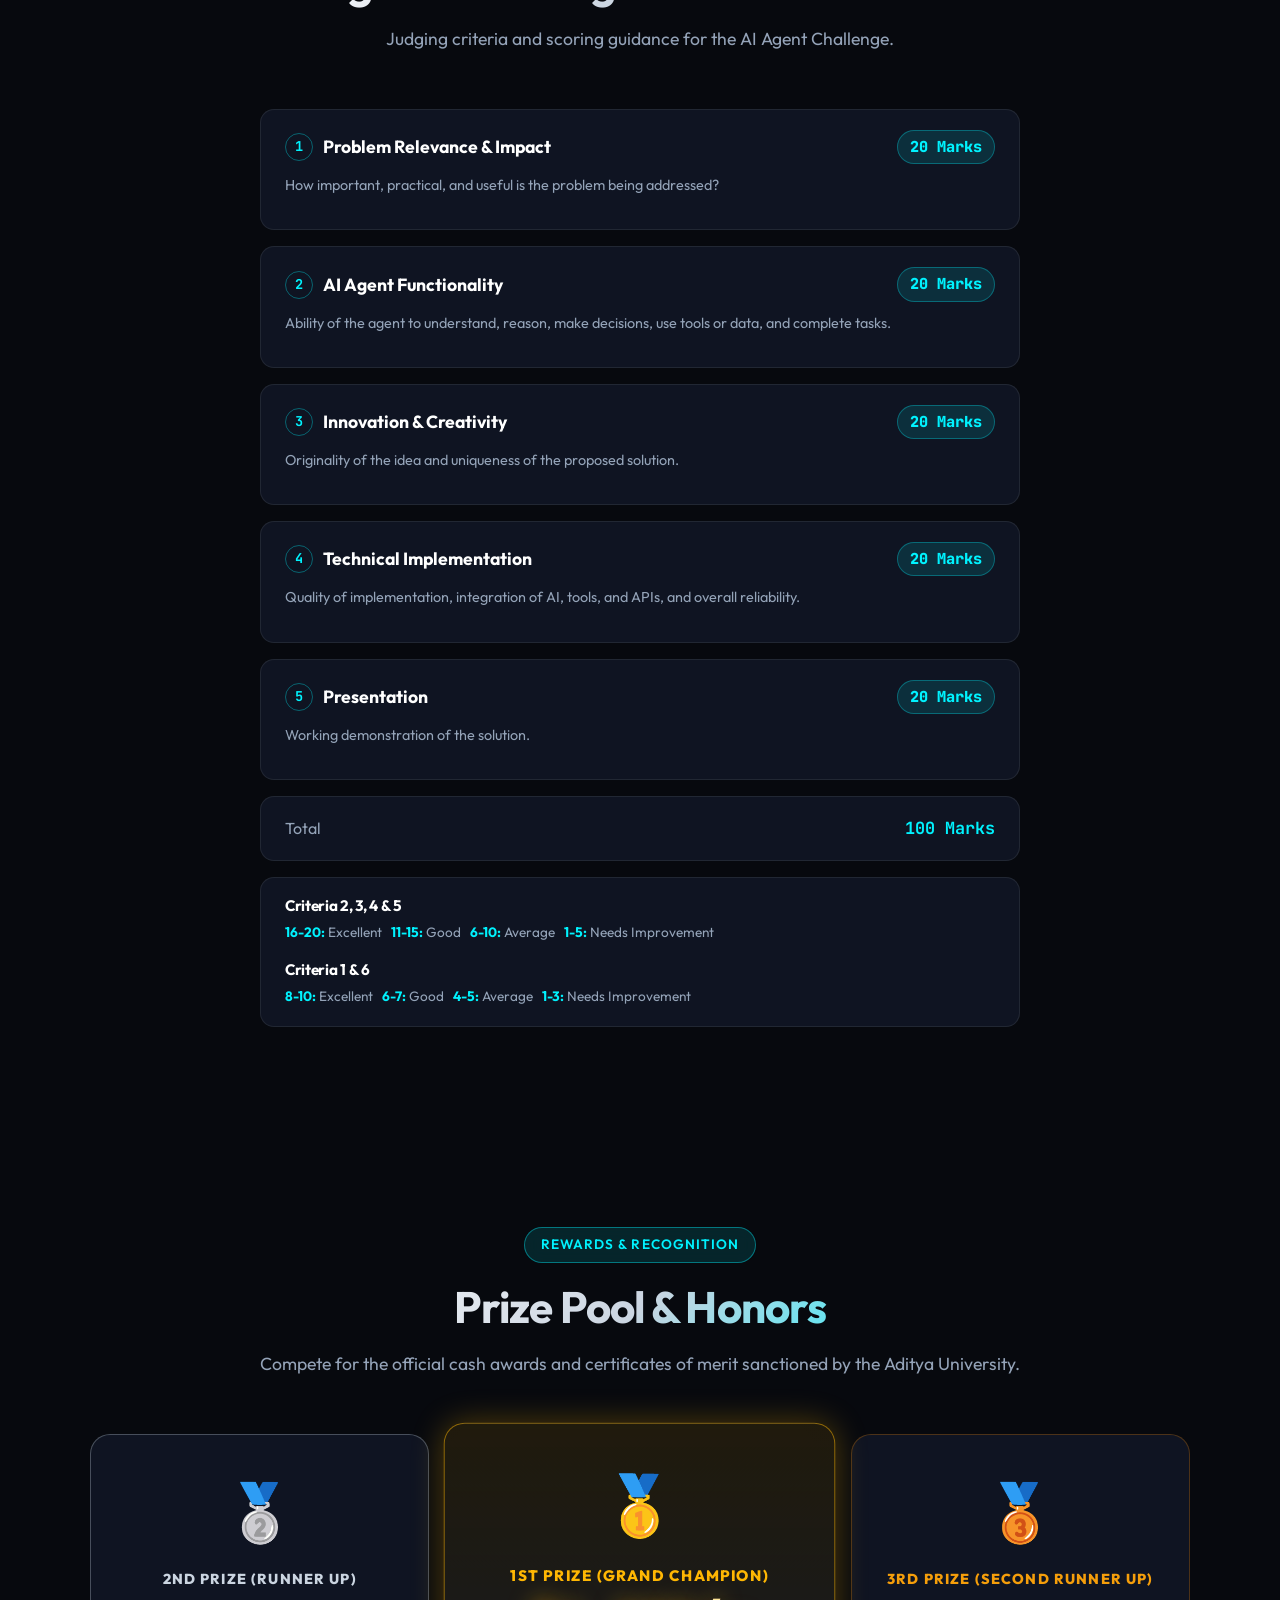
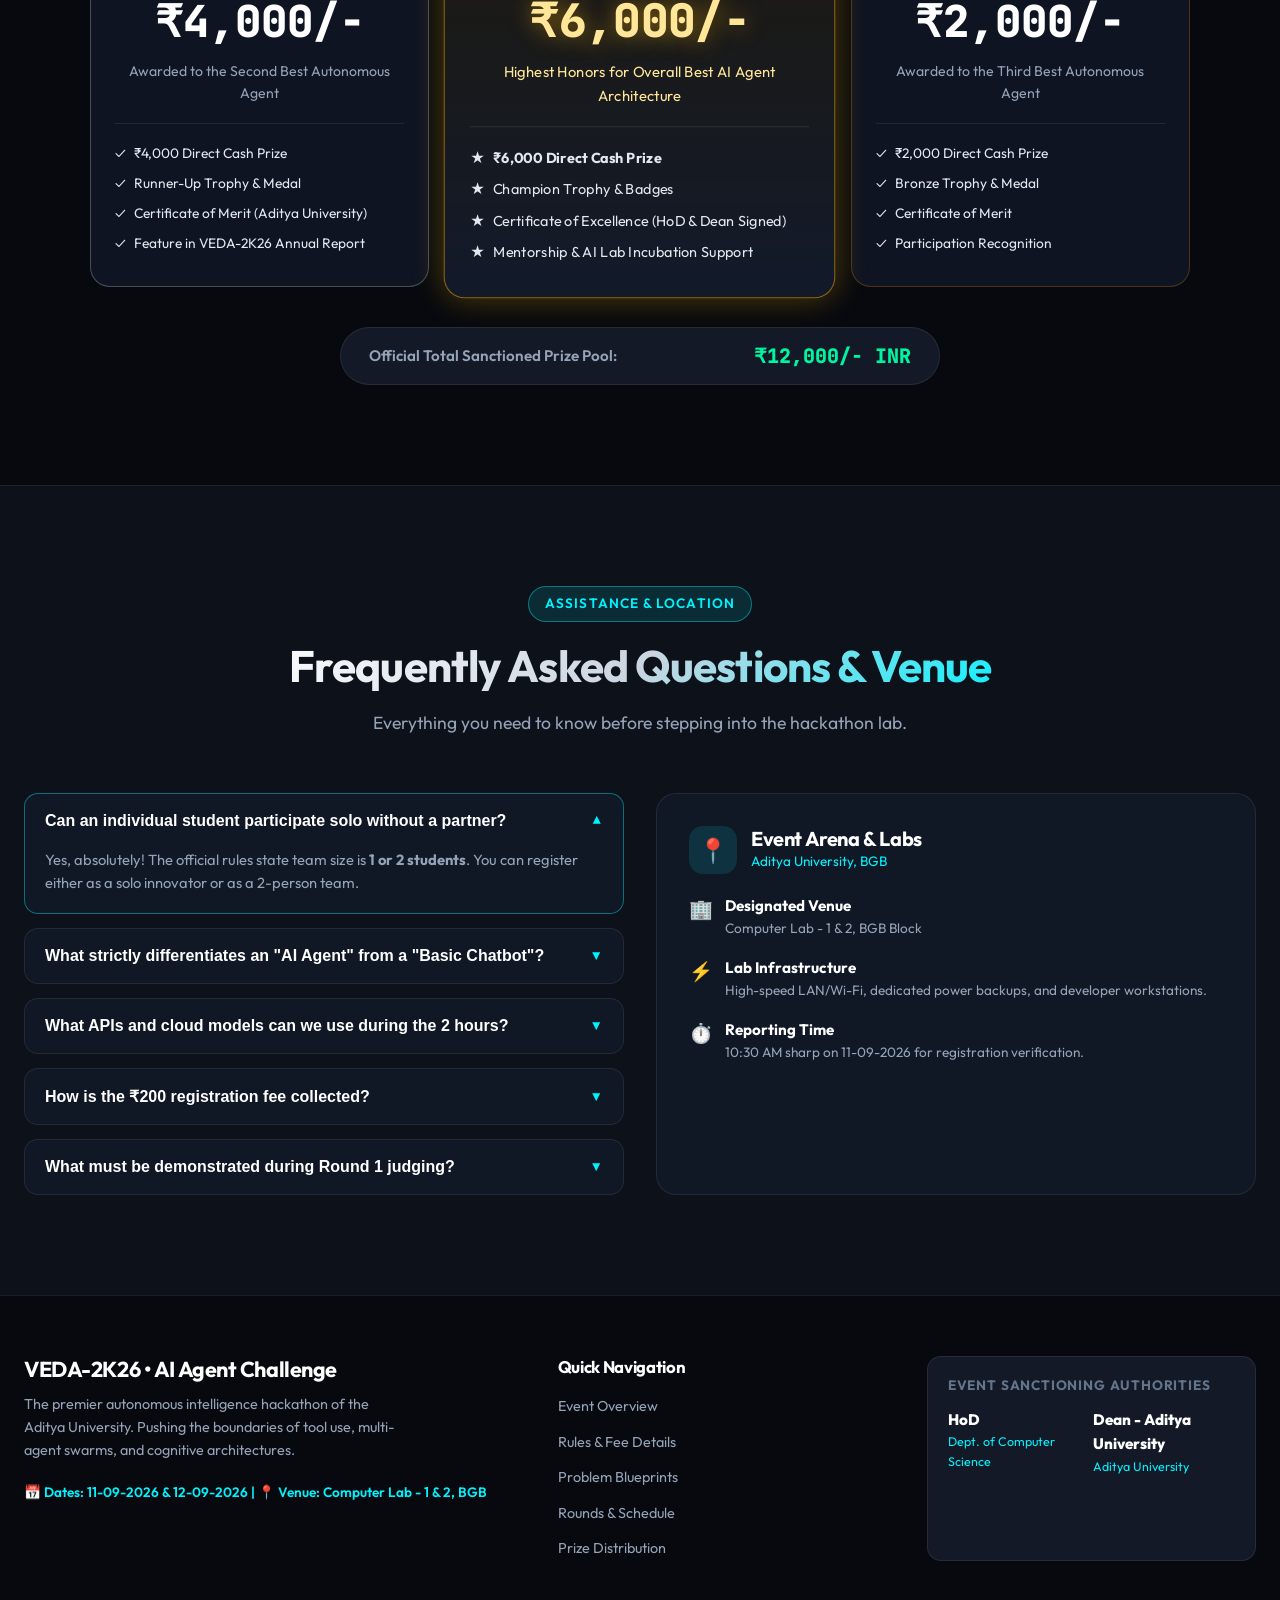
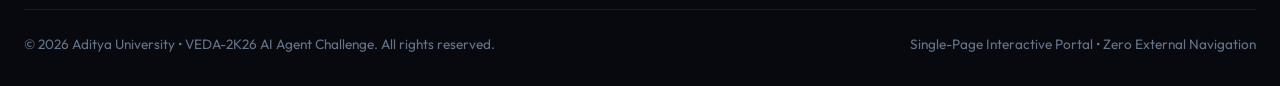
==== commit 2534a04d: "Update VEDA challenge content and styling" ====
--- a/frontend/index.html
+++ b/frontend/index.html
@@ -63,7 +63,7 @@
     <div class="exam-timer-inner">
       <div class="exam-timer-copy">
         <span class="exam-timer-kicker" id="examTimerLabel">⏳ Event Count Down</span>
-        <strong>10:00 AM - 1:00 PM</strong>
+        <strong>10:00 AM - 12:00 PM</strong>
       </div>
       <div class="countdown-digits-row">
         <div class="digit-block">
@@ -140,13 +140,6 @@
               </div>
             </div>
 
-            <div class="event-info-item">
-              <!-- <div class="info-icon">🎟️</div> -->
-              <div class="info-text-group">
-                <!-- <span class="info-label">Registration</span>
-                <span class="info-val">₹200 / Team</span> -->
-              </div>
-            </div>
           </div>
 
           <!-- Hero CTA Actions -->
@@ -166,7 +159,7 @@
         <div class="hero-visual-card">
           <div class="hero-banner-img-container">
             <img src="assets/aditya.jpeg" alt="AI Agent Challenge Banner" class="hero-banner-img" />
-            <span class="banner-badge-overlay">⚡ 3-Hour Sprints</span>
+            <span class="banner-badge-overlay">⚡ 2-Hour Sprints</span>
           </div>
 
         </div>
@@ -210,7 +203,7 @@
         <div class="rule-highlight-card duration">
           <div class="rule-card-accent-border"></div>
           <div class="rule-icon-box">⏱️</div>
-          <h3 class="rule-card-title">3 Hours Per Round</h3>
+          <h3 class="rule-card-title">2 Hours Per Round</h3>
           <p class="rule-card-desc">Each sprint provides strictly <strong>3hours</strong> to develop, integrate tools, test reasoning loops, and prepare a live demonstration.</p>
         </div>
       </div>
@@ -265,7 +258,7 @@
             </li>
             <li>
               <span class="rules-bullet-icon bullet-warning">✕</span>
-              <span><strong>Hard Time Limit:</strong> Code freeze takes place exactly after 3 hours. Late repository pushes will not be evaluated.</span>
+              <span><strong>Hard Time Limit:</strong> Code freeze takes place exactly after 2 hours. Late repository pushes will not be evaluated.</span>
             </li>
             <li>
               <span class="rules-bullet-icon bullet-warning">✕</span>
@@ -294,7 +287,7 @@
       <div class="section-header">
         <div class="section-badge" id="psHeaderBadge">🔒 Sealed Confidential</div>
         <h2 class="section-title">Problem Statements Hub</h2>
-        <p class="section-subtitle" id="psHeaderSubtitle">Official Problem Statements are encrypted and will be revealed simultaneously across all lab workstations at  start time.</p>
+        <p class="section-subtitle" id="psHeaderSubtitle">Official Problem Statements are encrypted and will be revealed simultaneously across all lab workstations.</p>
       </div>
 
       <!-- 1. Locked State Vault (Shown by default while countdown timer is active) -->
@@ -332,7 +325,7 @@
         <div class="ps-lock-rules-note">
           <span style="font-size: 1.4rem;">⚠️</span>
           <div>
-            <strong>Sprint Rule:</strong> Teams will have exactly <strong>3 hours</strong> from the moment the timer unlocks to build, test tools, and demonstrate their working AI Agent. Basic chatbots are strictly forbidden.
+            <strong>Sprint Rule:</strong> Teams will have exactly <strong>2 hours</strong> from the moment the timer unlocks to build, test tools, and demonstrate their working AI Agent. Basic chatbots are strictly forbidden.
           </div>
         </div>
 
@@ -349,14 +342,13 @@
         <!-- Category Filter Tabs -->
         <div class="ps-controls">
           <div class="ps-filter-tabs">
-            <button class="filter-btn active" data-filter="all">All Tracks (10)</button>
-            <button class="filter-btn" data-filter="round-1">Round 1 Core (8)</button>
-            <button class="filter-btn round-2-btn" data-filter="round-2">Round 2 Advanced (2)</button>
-            <button class="filter-btn" data-filter="healthcare">Healthcare</button>
-            <button class="filter-btn" data-filter="fintech">FinTech & Fraud</button>
-            <button class="filter-btn" data-filter="devtools">DevTools & Code</button>
-            <button class="filter-btn" data-filter="edtech">EdTech & Campus</button>
-            <button class="filter-btn" data-filter="research">Fact-Checking</button>
+            <button class="filter-btn active" data-filter="all">All Tracks (5)</button>
+            <button class="filter-btn" data-filter="round-2">Round 2 Advanced (5)</button>
+            <button class="filter-btn" data-filter="student-grievance">Student Grievance</button>
+            <button class="filter-btn" data-filter="examination">Examination</button>
+            <button class="filter-btn" data-filter="disaster">Disaster Management</button>
+            <button class="filter-btn" data-filter="public-education">Public Education</button>
+            <button class="filter-btn" data-filter="public-transport">Public Transport</button>
           </div>
         </div>
 
@@ -385,7 +377,7 @@
         <div class="round-detail-card round-1-box">
           <div class="round-header-row">
             <span class="round-number-tag">Round 1 • Day 1</span>
-            <span class="round-time-badge">⏱️ 3 Hours Sprint</span>
+              <span class="round-time-badge">⏱️ 3 Hours Sprint</span>
           </div>
           <h3 class="round-card-title">AI Agent Development</h3>
           <p class="round-card-desc">
@@ -403,7 +395,7 @@
         <div class="round-detail-card round-2-box">
           <div class="round-header-row">
             <span class="round-number-tag">Round 2 • Day 2</span>
-              <span class="round-time-badge">⏱️ 3 Hours Sprint</span>
+              <span class="round-time-badge">⏱️ 2 Hours Sprint</span>
           </div>
           <h3 class="round-card-title">Advanced AI Agent Challenge</h3>
           <p class="round-card-desc">
@@ -455,7 +447,7 @@
           <div class="timeline-marker"></div>
           <div class="timeline-content-card">
             <div class="timeline-time">12-09-2026 • 10:00 AM - 12:00 PM</div>
-              <h4 class="timeline-title">ROUND 2: Advanced AI Agent Challenge (3-Hour Sprint)</h4>
+              <h4 class="timeline-title">ROUND 2: Advanced AI Agent Challenge (2-Hour Sprint)</h4>
             <p class="timeline-desc">Finalist teams implement advanced multi-agent workflows, autonomous error handling, and complex tool chains.</p>
           </div>
         </div>
@@ -666,7 +658,7 @@
 
           <div class="faq-item">
             <button class="faq-question-btn">
-              <span>What APIs and cloud models can we use during the 3 hours?</span>
+              <span>What APIs and cloud models can we use during the 2 hours?</span>
               <span class="faq-arrow">▼</span>
             </button>
             <div class="faq-answer">
@@ -832,11 +824,6 @@
               <option value="PS-03">Problem Statement 03</option>
               <option value="PS-04">Problem Statement 04</option>
               <option value="PS-05">Problem Statement 05</option>
-              <option value="PS-06">Problem Statement 06</option>
-              <option value="PS-07">Problem Statement 07</option>
-              <option value="PS-08">Problem Statement 08</option>
-              <option value="PS-09">Problem Statement 09</option>
-              <option value="PS-10">Problem Statement 10</option>
             </select>
           </div>
         </div>
